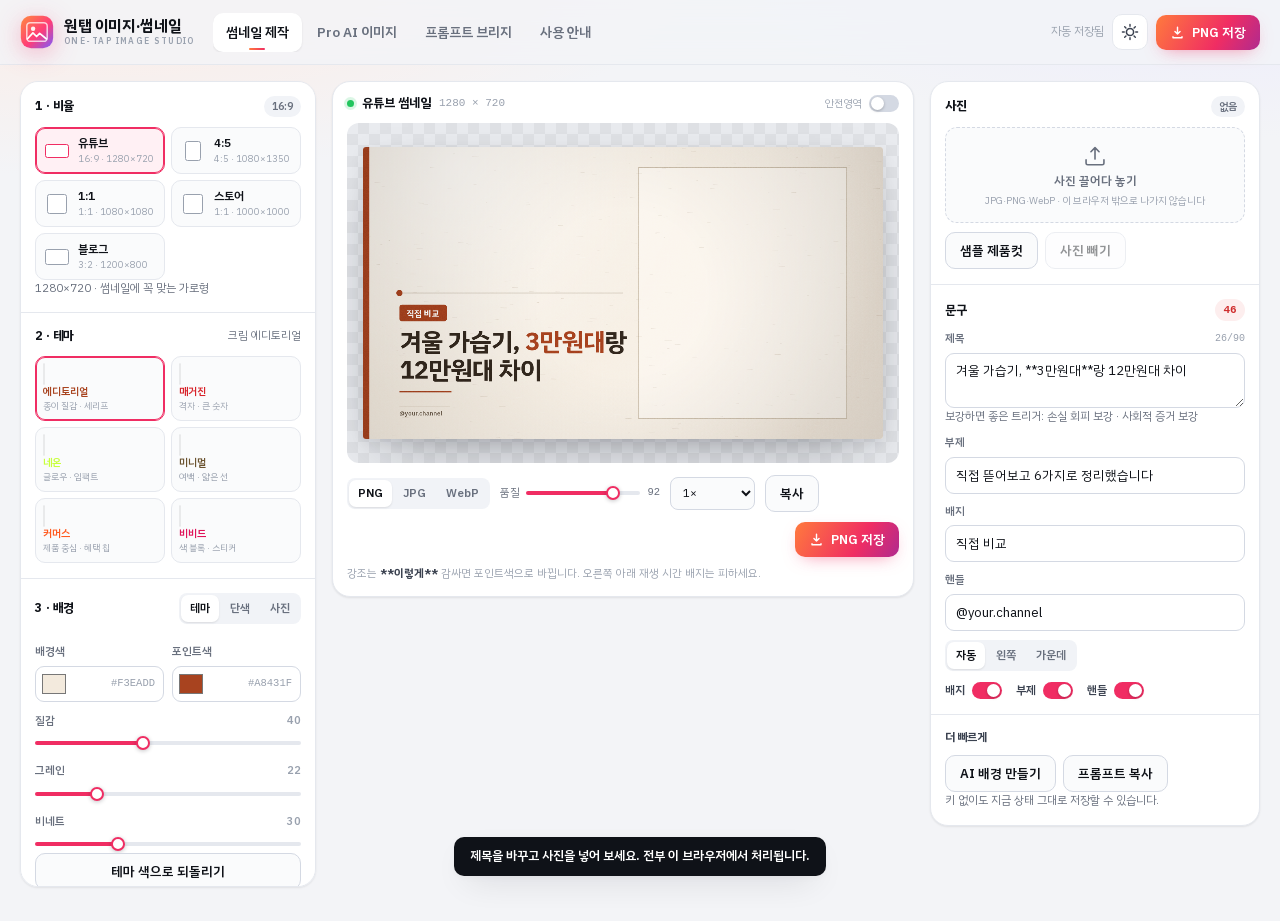
==== index.html @ 37f21e31 "Deploy ai-image-studio static web app (production files only)" ====
<!DOCTYPE html>
<html lang="ko" data-theme="light">
<head>
<meta charset="utf-8" />
<meta name="viewport" content="width=device-width, initial-scale=1, viewport-fit=cover" />
<title>원탭 이미지·썸네일 스튜디오 — 사진 누끼·썸네일·AI 배경을 브라우저에서</title>
<meta name="description" content="사진 배경을 원클릭으로 투명하게 지우고, 유튜브·인스타·스마트스토어·블로그 썸네일을 실제 PNG/JPG/WebP로 저장합니다. API 키 없이 100% 무료, 유료 AI 키를 붙이면 문맥에 맞는 배경까지 자동 생성." />
<meta name="theme-color" content="#ffffff" />
<meta name="color-scheme" content="light dark" />
<meta property="og:title" content="원탭 이미지·썸네일 스튜디오" />
<meta property="og:description" content="사진 누끼부터 AI 배경까지. 브라우저에서 바로 완성하는 썸네일." />
<link rel="icon" href="favicon.svg" type="image/svg+xml" />
<link rel="canonical" href="https://marcj81.github.io/ai-image-studio/" />
<meta property="og:url" content="https://marcj81.github.io/ai-image-studio/" />
<link rel="stylesheet" href="styles.css" />
</head>
<body>
<a class="skip-link" href="#main">본문으로 바로가기</a>

<header class="topbar">
  <div class="topbar-inner">
    <a class="brand" href="#make" data-action="go-make" aria-label="원탭 이미지·썸네일 스튜디오 홈">
      <span class="brand-mark" aria-hidden="true">
        <svg viewBox="0 0 40 40" width="34" height="34">
          <defs>
            <linearGradient id="brandGrad" x1="0" y1="0" x2="1" y2="1">
              <stop offset="0" stop-color="#ff8a3d" /><stop offset=".55" stop-color="#ff3d77" /><stop offset="1" stop-color="#7b5cff" />
            </linearGradient>
          </defs>
          <rect x="1" y="1" width="38" height="38" rx="12" fill="url(#brandGrad)" />
          <rect x="8" y="9" width="24" height="22" rx="4" fill="none" stroke="#fff" stroke-width="1.8" stroke-opacity=".72" />
          <circle cx="15.4" cy="16.2" r="2.6" fill="#fff" fill-opacity=".92" />
          <path d="M8.6 28.2l6.6-7.1 4.3 4.2 3.6-3.7 8.1 6.6" fill="none" stroke="#fff" stroke-width="2" stroke-linecap="round" stroke-linejoin="round" />
        </svg>
      </span>
      <span class="brand-text">
        <strong>원탭 이미지·썸네일</strong>
        <small>ONE-TAP IMAGE STUDIO</small>
      </span>
    </a>

    <nav class="tabs" role="tablist" aria-label="주요 화면">
      <button class="tab is-active" role="tab" aria-selected="true" aria-controls="view-make" data-tab="make">썸네일 제작</button>
      <button class="tab" role="tab" aria-selected="false" aria-controls="view-pro" data-tab="pro">Pro AI 이미지</button>
      <button class="tab" role="tab" aria-selected="false" aria-controls="view-bridge" data-tab="bridge">프롬프트 브리지</button>
      <button class="tab" role="tab" aria-selected="false" aria-controls="view-guide" data-tab="guide">사용 안내</button>
    </nav>

    <div class="top-actions">
      <span class="save-state" id="saveState" aria-live="polite">자동 저장됨</span>
      <button type="button" class="icon-btn" id="themeToggle" aria-label="다크 모드로 전환" title="라이트/다크">
        <svg class="ico-sun" viewBox="0 0 20 20" width="18" height="18" aria-hidden="true"><circle cx="10" cy="10" r="4" fill="none" stroke="currentColor" stroke-width="1.7"/><path d="M10 1.6v2M10 16.4v2M1.6 10h2M16.4 10h2M4.1 4.1l1.4 1.4M14.5 14.5l1.4 1.4M15.9 4.1l-1.4 1.4M5.5 14.5l-1.4 1.4" stroke="currentColor" stroke-width="1.6" stroke-linecap="round"/></svg>
        <svg class="ico-moon" viewBox="0 0 20 20" width="18" height="18" aria-hidden="true"><path d="M16.5 12.4A7 7 0 0 1 7.6 3.5a7 7 0 1 0 8.9 8.9z" fill="none" stroke="currentColor" stroke-width="1.7" stroke-linejoin="round"/></svg>
      </button>
      <button type="button" class="btn btn-primary" id="topDownload" data-action="download">
        <svg viewBox="0 0 20 20" width="15" height="15" aria-hidden="true"><path d="M10 3v9m0 0l-3.4-3.4M10 12l3.4-3.4M4 15.6V17h12v-1.4" stroke="currentColor" stroke-width="1.9" stroke-linecap="round" stroke-linejoin="round" fill="none"/></svg>
        <span id="topDownloadLabel">PNG 저장</span>
      </button>
    </div>
  </div>
</header>

<main id="main" tabindex="-1">

  <!-- ══ 썸네일 제작 ══════════════════════════════════════ -->
  <section class="view" id="view-make" role="tabpanel" aria-label="썸네일 제작">
    <div class="studio">

      <!-- 좌: 비율 · 테마 · 배경 -->
      <aside class="panel col-left" aria-label="비율과 배경 설정">
        <section class="block">
          <div class="panel-head">
            <h2>1 · 비율</h2>
            <span class="chip" id="ratioChip">16:9</span>
          </div>
          <div class="ratio-grid" id="ratioGrid" role="radiogroup" aria-label="캔버스 비율"></div>
          <p class="hint" id="ratioHint">1280×720 · 썸네일에 꼭 맞는 가로형</p>
        </section>

        <section class="block">
          <div class="panel-head">
            <h2>2 · 테마</h2>
            <span class="muted" id="themeName">크림 에디토리얼</span>
          </div>
          <div class="theme-grid" id="themeGrid" role="radiogroup" aria-label="디자인 테마"></div>
        </section>

        <section class="block">
          <div class="panel-head">
            <h2>3 · 배경</h2>
            <div class="seg seg-sm" id="bgSeg" role="group" aria-label="배경 소스">
              <button type="button" class="seg-btn is-active" data-bg="theme">테마</button>
              <button type="button" class="seg-btn" data-bg="color">단색</button>
              <button type="button" class="seg-btn" data-bg="image">사진</button>
            </div>
          </div>
          <div class="color-row">
            <label class="field field-color">
              <span>배경색</span>
              <span class="color-wrap"><input type="color" id="bgColor" value="#F3EADD" /><em id="bgColorVal">#F3EADD</em></span>
            </label>
            <label class="field field-color">
              <span>포인트색</span>
              <span class="color-wrap"><input type="color" id="accentColor" value="#A8431F" /><em id="accentColorVal">#A8431F</em></span>
            </label>
          </div>
          <label class="field range-field">
            <span>질감 <b id="textureVal">40</b></span>
            <input type="range" id="textureRange" min="0" max="100" value="40" />
          </label>
          <label class="field range-field">
            <span>그레인 <b id="grainVal">22</b></span>
            <input type="range" id="grainRange" min="0" max="100" value="22" />
          </label>
          <label class="field range-field">
            <span>비네트 <b id="vignetteVal">30</b></span>
            <input type="range" id="vignetteRange" min="0" max="100" value="30" />
          </label>
          <button type="button" class="btn btn-ghost btn-block" id="paletteReset">테마 색으로 되돌리기</button>
        </section>

        <section class="block block-note">
          <h3 class="mini-title">이 브라우저에서만</h3>
          <p class="hint">사진과 문구는 어디에도 업로드되지 않습니다. 저장한 이미지도 이 기기에 바로 내려받습니다.</p>
        </section>
      </aside>

      <!-- 가운데: 캔버스 -->
      <section class="stage" aria-label="썸네일 미리보기">
        <div class="stage-top">
          <div class="stage-label">
            <span class="live-dot" aria-hidden="true"></span>
            <strong id="stageRatioName">유튜브 썸네일</strong>
            <span class="stage-dims" id="stageDims">1280 × 720</span>
          </div>
          <div class="stage-top-right">
            <span class="safe-chip" id="safeChip">안전영역</span>
            <label class="switch switch-sm" title="안전영역 표시">
              <input type="checkbox" id="safeToggle" />
              <span class="sr-only">안전영역 표시</span>
              <i class="sw" aria-hidden="true"></i>
            </label>
          </div>
        </div>

        <div class="canvas-wrap" id="canvasWrap">
          <div class="canvas-inner" id="canvasInner">
            <canvas id="canvas" width="1280" height="720" aria-label="썸네일 미리보기 캔버스">이 브라우저는 캔버스를 지원하지 않습니다.</canvas>
          </div>
          <div class="canvas-empty" id="canvasEmpty" hidden>
            <p>사진을 넣으면 여기에 바로 합성됩니다.</p>
          </div>
        </div>

        <div class="stage-actions">
          <div class="seg seg-sm" id="formatSeg" role="group" aria-label="저장 형식">
            <button type="button" class="seg-btn is-active" data-format="png">PNG</button>
            <button type="button" class="seg-btn" data-format="jpeg">JPG</button>
            <button type="button" class="seg-btn" data-format="webp">WebP</button>
          </div>
          <label class="inline-range" title="JPG·WebP 품질">
            <span>품질</span>
            <input type="range" id="qualityRange" min="60" max="100" value="92" />
            <b id="qualityVal">92</b>
          </label>
          <label class="inline-select">
            <span class="sr-only">해상도 배율</span>
            <select id="scaleSelect">
              <option value="1">1×</option>
              <option value="2">2× 고해상</option>
            </select>
          </label>
          <button type="button" class="btn btn-ghost" id="copyImage" title="이미지를 클립보드로 복사">복사</button>
          <button type="button" class="btn btn-primary" id="downloadBtn">
            <svg viewBox="0 0 20 20" width="15" height="15" aria-hidden="true"><path d="M10 3v9m0 0l-3.4-3.4M10 12l3.4-3.4M4 15.6V17h12v-1.4" stroke="currentColor" stroke-width="1.9" stroke-linecap="round" stroke-linejoin="round" fill="none"/></svg>
            <span id="downloadLabel">PNG 저장</span>
          </button>
        </div>
        <p class="stage-note" id="stageNote">강조는 <b>**이렇게**</b> 감싸면 포인트색으로 바뀝니다. 파일명은 제목에서 자동으로 만듭니다.</p>
      </section>

      <!-- 우: 사진 · 문구 -->
      <aside class="panel col-right" aria-label="사진과 문구 설정">
        <section class="block">
          <div class="panel-head">
            <h2>사진</h2>
            <span class="chip" id="photoState">없음</span>
          </div>
          <div class="dropzone" id="dropzone" tabindex="0" role="button" aria-label="사진 업로드 또는 끌어다 놓기">
            <svg viewBox="0 0 32 32" width="26" height="26" aria-hidden="true"><path d="M16 21V7m0 0l-5 5m5-5l5 5M5 22v4a2 2 0 0 0 2 2h18a2 2 0 0 0 2-2v-4" fill="none" stroke="currentColor" stroke-width="2" stroke-linecap="round" stroke-linejoin="round"/></svg>
            <strong>사진 끌어다 놓기</strong>
            <small>JPG·PNG·WebP · 이 브라우저 밖으로 나가지 않습니다</small>
          </div>
          <input type="file" id="photoInput" accept="image/*" hidden />
          <div class="btn-row">
            <button type="button" class="btn btn-ghost" id="sampleBtn">샘플 제품컷</button>
            <button type="button" class="btn btn-ghost" id="photoClear" disabled>사진 빼기</button>
          </div>

          <div class="cut-box" id="cutBox" hidden>
            <label class="switch"><input type="checkbox" id="cutToggle" checked /><span>배경 투명화</span><i class="sw" aria-hidden="true"></i></label>
            <div class="cut-grid">
              <label class="field">
                <span>방식</span>
                <select id="algoSelect">
                  <option value="flood">가장자리 연결 (권장)</option>
                  <option value="auto">색상 거리 전체</option>
                  <option value="light">밝은 배경 지우기</option>
                </select>
              </label>
              <label class="field">
                <span>강도 <b id="strengthVal">45</b></span>
                <input type="range" id="strengthRange" min="0" max="100" value="45" />
              </label>
              <label class="field">
                <span>허용 오차 <b id="toleranceVal">38</b></span>
                <input type="range" id="toleranceRange" min="5" max="110" value="38" />
              </label>
              <label class="field">
                <span>가장자리 부드럽게 <b id="featherVal">3</b></span>
                <input type="range" id="featherRange" min="0" max="12" value="3" />
              </label>
            </div>
            <p class="hint" id="cutStats">테두리 색을 읽어 배경을 지웁니다. 남는 부분은 허용 오차를 올리세요.</p>
            <div class="btn-row">
              <button type="button" class="btn btn-ghost" id="cutPreview">원본/누끼 비교</button>
              <button type="button" class="btn btn-ghost" id="bgFromPhoto">사진을 배경으로</button>
            </div>
          </div>

          <div class="subject-box" id="subjectBox" hidden>
            <label class="field range-field">
              <span>크기 <b id="scaleVal">100</b>%</span>
              <input type="range" id="subjectScale" min="20" max="190" value="100" />
            </label>
            <label class="field range-field">
              <span>가로 위치 <b id="posXVal">50</b></span>
              <input type="range" id="subjectX" min="0" max="100" value="50" />
            </label>
            <label class="field range-field">
              <span>세로 위치 <b id="posYVal">50</b></span>
              <input type="range" id="subjectY" min="0" max="100" value="50" />
            </label>
            <label class="field range-field">
              <span>그림자 <b id="shadowVal">45</b></span>
              <input type="range" id="shadowRange" min="0" max="100" value="45" />
            </label>
          </div>
        </section>

        <section class="block">
          <div class="panel-head">
            <h2>문구</h2>
            <span class="score-chip" id="headlineScore" title="카피심리 엔진으로 계산한 제목 후킹 점수">–</span>
          </div>
          <label class="field">
            <span>제목 <b class="count" id="titleCount">0/90</b></span>
            <textarea id="titleInput" rows="2" maxlength="90" placeholder="예) 겨울 가습기, **3만원대**랑 12만원대 차이"></textarea>
          </label>
          <p class="hint" id="scoreTip">**강조** 문법으로 핵심 단어만 포인트색으로.</p>
          <label class="field">
            <span>부제</span>
            <input type="text" id="subInput" maxlength="70" placeholder="한 줄 설명 (선택)" autocomplete="off" />
          </label>
          <label class="field">
            <span>배지</span>
            <input type="text" id="badgeInput" maxlength="18" placeholder="예) 직접 비교" autocomplete="off" />
          </label>
          <label class="field">
            <span>핸들</span>
            <input type="text" id="handleInput" maxlength="28" placeholder="@your.channel" autocomplete="off" />
          </label>
          <div class="btn-row">
            <div class="seg seg-sm" id="alignSeg" role="group" aria-label="문구 정렬">
              <button type="button" class="seg-btn is-active" data-align="auto">자동</button>
              <button type="button" class="seg-btn" data-align="left">왼쪽</button>
              <button type="button" class="seg-btn" data-align="center">가운데</button>
            </div>
          </div>
          <div class="toggles">
            <label class="switch switch-sm"><input type="checkbox" id="showBadge" checked /><span>배지</span><i class="sw" aria-hidden="true"></i></label>
            <label class="switch switch-sm"><input type="checkbox" id="showSub" checked /><span>부제</span><i class="sw" aria-hidden="true"></i></label>
            <label class="switch switch-sm"><input type="checkbox" id="showHandle" checked /><span>핸들</span><i class="sw" aria-hidden="true"></i></label>
          </div>
        </section>

        <section class="block">
          <h3 class="mini-title">더 빠르게</h3>
          <div class="btn-row">
            <button type="button" class="btn btn-ghost" id="goPro">AI 배경 만들기</button>
            <button type="button" class="btn btn-ghost" id="goBridge">프롬프트 복사</button>
          </div>
          <p class="hint">키 없이도 지금 상태 그대로 저장할 수 있습니다.</p>
        </section>
      </aside>
    </div>
  </section>

  <!-- ══ Pro AI 이미지 ═══════════════════════════════════ -->
  <section class="view" id="view-pro" role="tabpanel" aria-label="Pro AI 이미지" hidden>
    <div class="pro-wrap">
      <header class="page-head">
        <div>
          <h1>Pro AI 이미지</h1>
          <p>제목과 주제만 넣으면 썸네일에 맞는 배경을 만들어 캔버스에 바로 얹습니다. 키는 이 탭의 세션에만 남습니다.</p>
        </div>
        <span class="pill" id="proState">무료 모드 · 키 없이 사용 중</span>
      </header>

      <section aria-labelledby="providerTitle">
        <div class="section-head">
          <h2 id="providerTitle">API 선택</h2>
          <span class="hint">1·2·3번은 대표 이미지/텍스트 API, 4번은 직접 만든 프록시 서버입니다.</span>
        </div>
        <div class="provider-grid" id="providerGrid" role="radiogroup" aria-label="Pro API 제공자"></div>
      </section>

      <div class="pro-grid">
        <section class="card" id="configCard" aria-labelledby="configTitle">
          <div class="card-head">
            <h2 id="configTitle">연결 설정</h2>
            <span class="chip" id="configChip">OpenAI</span>
          </div>
          <div id="configFields" class="config-fields">
            <p class="hint">API 키 붙여넣기 — 키는 이 탭의 세션에만 저장됩니다.</p>
          </div>
          <p class="hint" id="providerNote"></p>
          <div class="btn-row">
            <button type="button" class="btn btn-ghost" id="keyClear">키 지우기</button>
            <a class="btn btn-ghost" id="keyLink" href="https://platform.openai.com/api-keys" target="_blank" rel="noopener noreferrer">키 발급 페이지</a>
          </div>
          <p class="hint key-hint">세션 저장 · 탭을 닫으면 사라집니다. 키는 공급자에게만 직접 전송되고 이 앱의 서버로는 가지 않습니다.</p>
        </section>

        <section class="card" aria-labelledby="sceneTitle">
          <div class="card-head">
            <h2 id="sceneTitle">장면 프롬프트</h2>
            <span class="chip" id="promptAspect">16:9</span>
          </div>
          <label class="field">
            <span>주제 <b class="count">비우면 제목 사용</b></span>
            <textarea id="topicInput" rows="2" maxlength="160" placeholder="예) 겨울철 가습기 비교, 세라믹 가습기와 초음파 가습기"></textarea>
          </label>
          <div class="chip-row" id="styleChips" role="group" aria-label="이미지 스타일"></div>
          <div class="two-col">
            <label class="field">
              <span>분위기</span>
              <select id="moodSelect"></select>
            </label>
            <label class="field">
              <span>조명</span>
              <select id="lightSelect"></select>
            </label>
          </div>
          <label class="field">
            <span>추가 지시 (선택)</span>
            <input type="text" id="extraInput" maxlength="120" placeholder="예) 오크 테이블 위, 오른쪽에 여백" autocomplete="off" />
          </label>
          <div class="prompt-preview">
            <div class="prompt-preview-head">
              <span>생성될 프롬프트</span>
              <button type="button" class="mini-btn" id="promptCopy">복사</button>
            </div>
            <p id="promptPreview">제목을 입력하면 영어 프롬프트가 자동으로 만들어집니다.</p>
          </div>
        </section>
      </div>

      <section class="card run-card" aria-labelledby="runTitle">
        <div class="card-head">
          <h2 id="runTitle">생성</h2>
          <span class="chip" id="costChip">키 필요</span>
        </div>
        <div class="run-row">
          <button type="button" class="btn btn-primary btn-lg" id="generateBtn">
            <span class="spinner" aria-hidden="true"></span>
            <span id="generateLabel">AI 배경 생성</span>
          </button>
          <button type="button" class="btn btn-ghost" id="sampleGenerate">키 없이 샘플로 체험</button>
          <button type="button" class="btn btn-ghost" id="cancelBtn" hidden>취소</button>
          <span class="run-status" id="runStatus" role="status" aria-live="polite">대기 중</span>
        </div>
        <ol class="run-steps" id="runSteps" hidden></ol>
        <div class="result-strip" id="resultStrip" hidden></div>
      </section>

      <section class="card tip-card">
        <h2>이미지 생성이 막힐 때</h2>
        <ul class="plain-list">
          <li><b>브라우저 직접 호출 차단(CORS)</b> — OpenAI는 브라우저에서 바로 부르면 막히는 경우가 있습니다. 그때는 4번 <b>자체 API 서버</b>에 프록시 주소를 넣으세요.</li>
          <li><b>Claude는 이미지를 그리지 않습니다</b> — 프롬프트를 고도화해 무료 모드나 구독 AI로 이어지는 용도입니다.</li>
          <li><b>결제·권한</b> — 키가 맞아도 이미지 생성 권한이나 잔액이 없으면 429가 납니다.</li>
        </ul>
      </section>
    </div>
  </section>

  <!-- ══ 프롬프트 브리지 ═════════════════════════════════ -->
  <section class="view" id="view-bridge" role="tabpanel" aria-label="프롬프트 브리지" hidden>
    <div class="pro-wrap">
      <header class="page-head">
        <div>
          <h1>프롬프트 브리지</h1>
          <p>이미 구독 중인 ChatGPT·Gemini·Midjourney에 그대로 붙여넣고, 받은 이미지를 다시 여기로 가져오면 끝납니다.</p>
        </div>
        <span class="pill">키 0원</span>
      </header>

      <div class="bridge-grid">
        <section class="card">
          <div class="card-head">
            <h2>1 · 프롬프트 복사</h2>
            <span class="chip" id="bridgeAspect">16:9</span>
          </div>
          <div class="seg" id="bridgeToolSeg" role="group" aria-label="복사할 도구">
            <button type="button" class="seg-btn is-active" data-tool="chatgpt">ChatGPT</button>
            <button type="button" class="seg-btn" data-tool="gemini">Gemini</button>
            <button type="button" class="seg-btn" data-tool="midjourney">Midjourney</button>
            <button type="button" class="seg-btn" data-tool="negative">네거티브</button>
          </div>
          <pre class="prompt-box" id="bridgePrompt" tabindex="0">제목을 먼저 입력하세요.</pre>
          <div class="btn-row">
            <button type="button" class="btn btn-primary" id="bridgeCopy">프롬프트 복사</button>
            <button type="button" class="btn btn-ghost" id="bridgeRefresh">다시 만들기</button>
          </div>
          <p class="hint">“이미지에 글자를 넣지 마세요”가 프롬프트에 포함되어 한글 제목은 캔버스에서 얹습니다.</p>
        </section>

        <section class="card">
          <div class="card-head">
            <h2>2 · 받은 이미지 가져오기</h2>
            <span class="chip">배경으로</span>
          </div>
          <div class="dropzone dropzone-tall" id="bridgeDrop" tabindex="0" role="button" aria-label="AI가 만든 이미지 업로드">
            <svg viewBox="0 0 32 32" width="28" height="28" aria-hidden="true"><rect x="5" y="6" width="22" height="20" rx="3" fill="none" stroke="currentColor" stroke-width="2"/><circle cx="12" cy="13" r="2.2" fill="currentColor"/><path d="M6.5 23l6.4-6.6 4 3.9 3.5-3.5 5.6 6.2" fill="none" stroke="currentColor" stroke-width="2" stroke-linecap="round" stroke-linejoin="round"/></svg>
            <strong>AI 결과 이미지 끌어다 놓기</strong>
            <small>배경 레이어에 바로 깔리고, 위에 제목이 얹힙니다</small>
          </div>
          <input type="file" id="bridgeInput" accept="image/*" hidden />
          <div class="btn-row">
            <button type="button" class="btn btn-ghost" id="bridgeToMake">썸네일 화면으로</button>
          </div>
          <p class="hint" id="bridgeStatus">아직 가져온 이미지가 없습니다.</p>
        </section>
      </div>

      <section class="card">
        <div class="card-head"><h2>3 · 붙여넣는 곳</h2></div>
        <div class="link-grid">
          <a class="link-card" href="https://chatgpt.com/" target="_blank" rel="noopener noreferrer"><b>ChatGPT</b><span>이미지 생성 · DALL·E</span></a>
          <a class="link-card" href="https://gemini.google.com/" target="_blank" rel="noopener noreferrer"><b>Gemini</b><span>Imagen 이미지 생성</span></a>
          <a class="link-card" href="https://www.midjourney.com/" target="_blank" rel="noopener noreferrer"><b>Midjourney</b><span>--ar 파라미터 포함</span></a>
          <a class="link-card" href="https://www.adobe.com/products/firefly.html" target="_blank" rel="noopener noreferrer"><b>Adobe Firefly</b><span>상업적 사용 안전</span></a>
        </div>
      </section>
    </div>
  </section>

  <!-- ══ 사용 안내 ═══════════════════════════════════════ -->
  <section class="view" id="view-guide" role="tabpanel" aria-label="사용 안내" hidden>
    <div class="pro-wrap">
      <header class="page-head">
        <div>
          <h1>사용 안내</h1>
          <p>무료 모드는 끝까지 무료입니다. 키를 붙이는 순간에만 Pro 기능이 열립니다.</p>
        </div>
        <span class="pill">무료 · 서버 없음</span>
      </header>

      <div class="guide-grid">
        <section class="card">
          <h2>무료 모드로 되는 일</h2>
          <ul class="check-list">
            <li>유튜브 16:9, 인스타·스레드 4:5, 정사각, 스마트스토어 1000×1000, 블로그 1200×800</li>
            <li>사진을 넣고 테두리 색을 읽어 배경을 투명하게 (강도·오차·페더 조절)</li>
            <li>테마 6종의 질감·그라데이션·그림자·배지·한글 타이포 자동 배치</li>
            <li>PNG / JPG / WebP 저장, 2배 해상도 저장</li>
            <li>구독 AI에 붙일 이미지 프롬프트 생성·복사</li>
          </ul>
        </section>
        <section class="card">
          <h2>키를 붙이면 열리는 일</h2>
          <ul class="check-list">
            <li>OpenAI(gpt-image-1·DALL·E 3) · Gemini(Imagen 3)로 배경 생성</li>
            <li>생성한 이미지를 캔버스 배경에 자동 삽입</li>
            <li>Claude로 프롬프트를 더 정교하게 다듬기</li>
            <li>자체 API 서버(프록시) 연결</li>
          </ul>
          <p class="hint">이미지 1장당 비용은 공급자 가격표에 따릅니다. 앱은 결제를 대신하지 않습니다.</p>
        </section>
      </div>

      <section class="card">
        <h2>사진 누끼가 잘 안 될 때</h2>
        <div class="faq">
          <details><summary>배경이 남아 있어요</summary><p>허용 오차를 5~10씩 올리고, 방식은 <b>가장자리 색 자동</b>을 먼저 시도하세요. 배경과 비슷한 색이 피사체 안에 많다면 <b>배경과 연결된 영역만</b>이 안전합니다.</p></details>
          <details><summary>피사체 가장자리가 하얗게 파여요</summary><p>페더를 4~6으로 올리고 강도를 35~45로 낮추세요. 허용 오차가 너무 높으면 피사체가 함께 지워집니다.</p></details>
          <details><summary>흰 배경 제품 사진이에요</summary><p><b>밝은 배경 지우기</b>가 가장 빠릅니다. 제품에 흰 부분이 많다면 <b>배경과 연결된 영역만</b>으로 바꾸세요.</p></details>
          <details><summary>누끼 이미지는 어디에 저장되나요?</summary><p>메모리에만 있습니다. 새로고침하면 사라지고, 서버로 전송되지 않습니다.</p></details>
        </div>
      </section>

      <section class="card">
        <h2>안전하게 쓰는 법</h2>
        <ul class="plain-list">
          <li>API 키는 <b>sessionStorage</b>에만 저장됩니다. 공용 PC에서는 탭을 닫으면 사라집니다.</li>
          <li>키가 필요 없는 작업은 키를 넣지 않아도 전부 됩니다.</li>
          <li>이 앱에는 서버가 없습니다. 이미지와 문구는 이 브라우저에서만 처리됩니다.</li>
          <li>사람 얼굴이 포함된 사진을 외부 AI에 올릴 때는 초상권·초상 사용 범위를 확인하세요.</li>
          <li>AI로 만든 이미지를 상업적으로 쓸 때는 각 공급자의 약관을 확인하세요.</li>
        </ul>
      </section>

      <section class="card meta-card">
        <h2>만든 것</h2>
        <p class="hint">원탭 이미지·썸네일 스튜디오 v1.0 · 순수 HTML/CSS/JS, 빌드 없음 · 폰트 IBM Plex Sans KR(로컬) · 카피심리·디자인 레퍼런스 엔진 내장.</p>
        <p class="hint">버전 1.0.0 · <a href="privacy.html">개인정보 처리방침</a></p>
      </section>
    </div>
  </section>
</main>

<div class="toast" id="toast" role="status" aria-live="polite" hidden></div>

<script src="engines/design-ref-engine.js"></script>
<script src="engines/copy-psych-engine.js"></script>
<script src="core.js"></script>
<script src="app.js"></script>
</body>
</html>
---- styles.css ----
/* ============================================================
   원탭 이미지·썸네일 스튜디오 · styles.css
   라이트 우선, [data-theme="dark"]로 전환. 빌드 없음.
   ============================================================ */

@font-face {
  font-family: 'PlexKR';
  src: url('assets/fonts/plexkr-Regular.woff2') format('woff2');
  font-weight: 400; font-style: normal; font-display: swap;
}
@font-face {
  font-family: 'PlexKR';
  src: url('assets/fonts/plexkr-SemiBold.woff2') format('woff2');
  font-weight: 500 600; font-style: normal; font-display: swap;
}
@font-face {
  font-family: 'PlexKR';
  src: url('assets/fonts/plexkr-Bold.woff2') format('woff2');
  font-weight: 700 900; font-style: normal; font-display: swap;
}

:root {
  --font: 'PlexKR', -apple-system, BlinkMacSystemFont, 'Segoe UI', 'Apple SD Gothic Neo', 'Malgun Gothic', sans-serif;
  --bg: #f3f4f7;
  --bg-grad:
    radial-gradient(1100px 460px at 8% -10%, #ffe9df 0%, rgba(255, 233, 223, 0) 58%),
    radial-gradient(1000px 440px at 96% -14%, #e9e7ff 0%, rgba(233, 231, 255, 0) 60%);
  --surface: #ffffff;
  --surface-2: #fafbfc;
  --surface-3: #f1f3f7;
  --line: #e5e8ee;
  --line-strong: #d4d9e3;
  --ink: #0f1218;
  --ink-2: #3b4250;
  --ink-3: #69707e;
  --ink-4: #99a1ae;
  --brand: #f02d63;
  --brand-2: #ff7a3d;
  --brand-3: #7b5cff;
  --brand-soft: #fff0f4;
  --ok: #118a4b;
  --ok-soft: #e9f8ef;
  --warn: #b4690e;
  --warn-soft: #fff6e8;
  --danger: #cf2c2c;
  --danger-soft: #fdeeee;
  --shadow-1: 0 1px 2px rgba(15, 18, 24, .05), 0 1px 3px rgba(15, 18, 24, .04);
  --shadow-2: 0 12px 34px -14px rgba(15, 18, 24, .24), 0 2px 8px rgba(15, 18, 24, .04);
  --shadow-canvas: 0 24px 60px -24px rgba(15, 18, 24, .38), 0 4px 14px rgba(15, 18, 24, .08);
  --r-sm: 9px;
  --r-md: 13px;
  --r-lg: 18px;
  --maxw: 1680px;
  --topbar-h: 64px;
  --mono: ui-monospace, SFMono-Regular, 'SF Mono', Menlo, Consolas, monospace;
}

[data-theme="dark"] {
  --bg: #070910;
  --bg-grad:
    radial-gradient(1100px 480px at 8% -12%, rgba(255, 110, 70, .16) 0%, rgba(255, 110, 70, 0) 60%),
    radial-gradient(1000px 460px at 96% -16%, rgba(123, 92, 255, .2) 0%, rgba(123, 92, 255, 0) 58%);
  --surface: #101319;
  --surface-2: #141821;
  --surface-3: #1a1f2a;
  --line: #232937;
  --line-strong: #2f3747;
  --ink: #f3f5f9;
  --ink-2: #c6ccd8;
  --ink-3: #8d95a6;
  --ink-4: #626b7d;
  --brand: #ff4d7d;
  --brand-soft: rgba(255, 77, 125, .13);
  --ok: #4ade80;
  --ok-soft: rgba(74, 222, 128, .1);
  --warn: #fbbf24;
  --warn-soft: rgba(251, 191, 36, .1);
  --danger: #ff6b6b;
  --danger-soft: rgba(255, 107, 107, .1);
  --shadow-1: 0 1px 2px rgba(0, 0, 0, .45);
  --shadow-2: 0 18px 44px -22px rgba(0, 0, 0, .9), 0 2px 10px rgba(0, 0, 0, .3);
  --shadow-canvas: 0 28px 70px -28px rgba(0, 0, 0, 1), 0 6px 18px rgba(0, 0, 0, .5);
}

* { box-sizing: border-box; }
[hidden] { display: none !important; }
html { -webkit-text-size-adjust: 100%; scroll-behavior: smooth; }
body {
  margin: 0;
  font-family: var(--font);
  background: var(--bg);
  background-image: var(--bg-grad);
  background-attachment: fixed;
  color: var(--ink);
  font-size: 14px;
  line-height: 1.5;
  -webkit-font-smoothing: antialiased;
  text-rendering: optimizeLegibility;
}
h1, h2, h3 { margin: 0; font-weight: 700; letter-spacing: -.02em; }
p { margin: 0; }
a { color: inherit; text-decoration: none; }
button { font-family: inherit; color: inherit; }
::selection { background: rgba(240, 45, 99, .18); }
:focus-visible { outline: 2px solid var(--brand); outline-offset: 2px; border-radius: 6px; }

.sr-only {
  position: absolute; width: 1px; height: 1px; padding: 0; margin: -1px;
  overflow: hidden; clip: rect(0 0 0 0); white-space: nowrap; border: 0;
}
.skip-link {
  position: fixed; left: 12px; top: -60px; z-index: 200;
  background: var(--ink); color: var(--surface); padding: 10px 14px; border-radius: 10px;
  transition: top .15s ease;
}
.skip-link:focus { top: 12px; }
.muted { color: var(--ink-3); }
.hint { font-size: 11.5px; color: var(--ink-3); line-height: 1.5; }
.hint b { color: var(--ink-2); font-weight: 600; }

/* ── 상단 바 ─────────────────────────────────────── */
.topbar {
  position: sticky; top: 0; z-index: 40;
  background: color-mix(in srgb, var(--bg) 86%, transparent);
  backdrop-filter: saturate(160%) blur(14px);
  -webkit-backdrop-filter: saturate(160%) blur(14px);
  border-bottom: 1px solid var(--line);
}
.topbar-inner {
  max-width: var(--maxw); margin: 0 auto; padding: 10px 20px;
  display: flex; align-items: center; gap: 18px; min-height: var(--topbar-h);
}
.brand { display: flex; align-items: center; gap: 10px; flex: none; }
.brand-mark { display: flex; filter: drop-shadow(0 5px 12px rgba(240, 45, 99, .3)); }
.brand-text { display: flex; flex-direction: column; line-height: 1.1; }
.brand-text strong { font-size: 15.5px; letter-spacing: -.025em; }
.brand-text small { font-size: 8.5px; letter-spacing: .17em; color: var(--ink-4); font-weight: 600; margin-top: 3px; }

.tabs { display: flex; gap: 2px; flex: 1 1 auto; min-width: 0; overflow-x: auto; scrollbar-width: none; }
.tabs::-webkit-scrollbar { display: none; }
.tab {
  position: relative; border: 0; background: transparent; color: var(--ink-3);
  font-size: 13.5px; font-weight: 500; padding: 9px 13px; border-radius: 10px;
  white-space: nowrap; cursor: pointer; transition: color .15s, background .15s;
}
.tab:hover { color: var(--ink); background: var(--surface-3); }
.tab.is-active { color: var(--ink); background: var(--surface); box-shadow: var(--shadow-1); font-weight: 600; }
.tab.is-active::after {
  content: ''; position: absolute; left: 50%; bottom: 2px; width: 16px; height: 2px;
  border-radius: 2px; background: linear-gradient(90deg, var(--brand-2), var(--brand));
  transform: translateX(-50%);
}
.top-actions { display: flex; align-items: center; gap: 8px; flex: none; }
.save-state { font-size: 11.5px; color: var(--ink-4); white-space: nowrap; }
.save-state.is-dirty { color: var(--warn); }

.btn {
  display: inline-flex; align-items: center; justify-content: center; gap: 7px;
  border: 1px solid var(--line-strong); background: var(--surface); color: var(--ink);
  font-size: 13px; font-weight: 600; padding: 8px 14px; border-radius: 10px;
  cursor: pointer; white-space: nowrap; transition: transform .12s, box-shadow .15s, background .15s, border-color .15s;
}
.btn:hover { border-color: var(--ink-4); box-shadow: var(--shadow-1); }
.btn:active { transform: translateY(1px); }
.btn:disabled { opacity: .45; cursor: not-allowed; box-shadow: none; transform: none; }
.btn-primary {
  border: 0; color: #fff;
  background: linear-gradient(120deg, var(--brand-2) 0%, var(--brand) 62%, #b02a8f 100%);
  box-shadow: 0 6px 18px -8px rgba(240, 45, 99, .6);
}
.btn-primary:hover { box-shadow: 0 10px 24px -10px rgba(240, 45, 99, .7); }
.btn-ghost { background: var(--surface-2); }
.btn-block { width: 100%; }
.btn-lg { padding: 12px 22px; font-size: 14.5px; border-radius: 12px; }
.btn-row { display: flex; flex-wrap: wrap; gap: 7px; margin-top: 9px; }
.icon-btn {
  display: inline-flex; align-items: center; justify-content: center;
  width: 36px; height: 36px; border-radius: 10px; border: 1px solid var(--line);
  background: var(--surface); cursor: pointer; color: var(--ink-2);
}
.icon-btn:hover { background: var(--surface-3); }
.ico-moon { display: none; }
[data-theme="dark"] .ico-sun { display: none; }
[data-theme="dark"] .ico-moon { display: block; }
.mini-btn {
  border: 1px solid var(--line); background: var(--surface-2); color: var(--ink-2);
  font-size: 11px; font-weight: 600; padding: 5px 9px; border-radius: 7px; cursor: pointer;
}
.mini-btn:hover { background: var(--surface-3); color: var(--ink); }

.chip {
  display: inline-flex; align-items: center; gap: 4px; height: 21px; padding: 0 8px;
  border-radius: 999px; background: var(--surface-3); color: var(--ink-3);
  font-size: 10.5px; font-weight: 600; letter-spacing: .01em; white-space: nowrap;
}
.pill {
  display: inline-flex; align-items: center; height: 26px; padding: 0 12px; border-radius: 999px;
  background: var(--brand-soft); color: var(--brand); font-size: 11.5px; font-weight: 700;
  white-space: nowrap;
}

/* ── 스튜디오 3열 ─────────────────────────────────── */
.view { animation: fadeIn .22s ease; }
@keyframes fadeIn { from { opacity: 0; transform: translateY(3px); } to { opacity: 1; transform: none; } }

.studio {
  max-width: var(--maxw); margin: 0 auto; padding: 16px 20px 34px;
  display: grid; grid-template-columns: 296px minmax(0, 1fr) 330px;
  gap: 16px; align-items: start;
}
.panel {
  background: var(--surface); border: 1px solid var(--line); border-radius: var(--r-lg);
  box-shadow: var(--shadow-1); overflow: hidden;
}
.col-left, .col-right {
  position: sticky; top: calc(var(--topbar-h) + 14px);
  max-height: calc(100vh - var(--topbar-h) - 30px);
  overflow-y: auto; overscroll-behavior: contain;
  scrollbar-width: thin; scrollbar-color: var(--line-strong) transparent;
}
.col-left::-webkit-scrollbar, .col-right::-webkit-scrollbar { width: 7px; }
.col-left::-webkit-scrollbar-thumb, .col-right::-webkit-scrollbar-thumb { background: var(--line-strong); border-radius: 8px; }
.block { padding: 14px 14px 15px; border-bottom: 1px solid var(--line); }
.block:last-child { border-bottom: 0; }
.block-note { background: var(--surface-2); }
.panel-head { display: flex; align-items: center; justify-content: space-between; gap: 8px; margin-bottom: 10px; }
.panel-head h2 { font-size: 12.5px; font-weight: 700; letter-spacing: -.01em; }
.panel-head .muted { font-size: 11px; }
.mini-title { font-size: 11.5px; font-weight: 700; color: var(--ink-2); margin-bottom: 5px; }

/* 비율 카드 */
.ratio-grid { display: grid; grid-template-columns: repeat(2, minmax(0, 1fr)); gap: 6px; }
.ratio-card {
  display: flex; align-items: center; gap: 8px; text-align: left;
  border: 1px solid var(--line); background: var(--surface-2); border-radius: 10px;
  padding: 7px 8px; cursor: pointer; min-width: 0; transition: border-color .15s, background .15s, box-shadow .15s;
}
.ratio-card:hover { border-color: var(--line-strong); background: var(--surface); }
.ratio-card.is-active { border-color: var(--brand); background: var(--brand-soft); box-shadow: 0 0 0 1px var(--brand) inset; }
.ratio-ico { flex: none; width: 26px; height: 26px; display: grid; place-items: center; }
.ratio-ico i {
  display: block; border: 1.5px solid var(--ink-4); border-radius: 2.5px; background: var(--surface);
}
.ratio-card.is-active .ratio-ico i { border-color: var(--brand); background: #fff; }
.ratio-meta { min-width: 0; display: flex; flex-direction: column; }
.ratio-meta b { font-size: 11.5px; font-weight: 600; white-space: nowrap; overflow: hidden; text-overflow: ellipsis; }
.ratio-meta small { font-size: 9.5px; color: var(--ink-4); }

/* 테마 카드 */
.theme-grid { display: grid; grid-template-columns: repeat(2, minmax(0, 1fr)); gap: 6px; }
.theme-card {
  position: relative; border: 1px solid var(--line); background: var(--surface-2);
  border-radius: 10px; padding: 7px; cursor: pointer; text-align: left; min-width: 0;
  transition: border-color .15s, box-shadow .15s;
}
.theme-card:hover { border-color: var(--line-strong); }
.theme-card.is-active { border-color: var(--brand); box-shadow: 0 0 0 1px var(--brand) inset; }
.theme-swatch {
  height: 30px; border-radius: 6px; margin-bottom: 5px; position: relative; overflow: hidden;
  border: 1px solid rgba(15, 18, 24, .07);
}
.theme-swatch::after {
  content: ''; position: absolute; left: 14%; right: 30%; bottom: 26%; height: 3px; border-radius: 2px;
  background: currentColor; opacity: .85;
}
.theme-swatch::before {
  content: ''; position: absolute; right: 9%; top: 18%; width: 26%; height: 46%; border-radius: 3px;
  background: currentColor; opacity: .14;
}
.theme-card b { display: block; font-size: 10.5px; font-weight: 600; white-space: nowrap; overflow: hidden; text-overflow: ellipsis; }
.theme-card small { display: block; font-size: 9px; color: var(--ink-4); white-space: nowrap; overflow: hidden; text-overflow: ellipsis; }

/* 세그먼트 */
.seg { display: inline-flex; padding: 2px; gap: 2px; background: var(--surface-3); border-radius: 9px; }
.seg-sm { border-radius: 8px; }
.seg-btn {
  border: 0; background: transparent; color: var(--ink-3); font-size: 11.5px; font-weight: 600;
  padding: 5px 9px; border-radius: 7px; cursor: pointer; white-space: nowrap;
}
.seg-btn:hover { color: var(--ink); }
.seg-btn.is-active { background: var(--surface); color: var(--ink); box-shadow: 0 1px 2px rgba(15, 18, 24, .1); }

/* 입력 */
.field { display: flex; flex-direction: column; gap: 5px; margin-top: 10px; min-width: 0; }
.field > span { font-size: 11px; font-weight: 600; color: var(--ink-3); display: flex; justify-content: space-between; gap: 6px; }
.field > span b, .field > span em { font-style: normal; color: var(--ink-4); font-weight: 500; }
.field input[type="text"], .field textarea, .field select, .field input[type="password"], .field input[type="url"] {
  width: 100%; border: 1px solid var(--line-strong); background: var(--surface);
  color: var(--ink); font-family: inherit; font-size: 13px; border-radius: 9px; padding: 8px 10px;
  transition: border-color .15s, box-shadow .15s;
}
.field textarea { resize: vertical; min-height: 52px; line-height: 1.45; }
.field input:focus, .field textarea:focus, .field select:focus {
  outline: 0; border-color: var(--brand); box-shadow: 0 0 0 3px var(--brand-soft);
}
.field input::placeholder, .field textarea::placeholder { color: var(--ink-4); }
.field select { appearance: none; padding-right: 26px; background-image: linear-gradient(45deg, transparent 50%, var(--ink-4) 50%), linear-gradient(135deg, var(--ink-4) 50%, transparent 50%); background-position: calc(100% - 14px) 52%, calc(100% - 9px) 52%; background-size: 5px 5px, 5px 5px; background-repeat: no-repeat; }
.two-col { display: grid; grid-template-columns: 1fr 1fr; gap: 8px; }
.color-row { display: grid; grid-template-columns: 1fr 1fr; gap: 8px; }
.field-color > span { margin-bottom: 0; }
.color-wrap { display: flex; align-items: center; gap: 7px; border: 1px solid var(--line-strong); border-radius: 9px; padding: 3px 8px 3px 4px; background: var(--surface); }
.color-wrap input[type="color"] { width: 28px; height: 28px; border: 0; padding: 0; background: transparent; cursor: pointer; border-radius: 6px; }
.color-wrap em { font-style: normal; font-size: 10.5px; color: var(--ink-3); font-family: var(--mono); }
.range-field { margin-top: 11px; }
input[type="range"] {
  -webkit-appearance: none; appearance: none; width: 100%; height: 18px; background: transparent; margin: 0; cursor: pointer;
}
input[type="range"]::-webkit-slider-runnable-track { height: 4px; border-radius: 4px; background: linear-gradient(90deg, var(--brand) var(--fill, 40%), var(--line) var(--fill, 40%)); }
input[type="range"]::-moz-range-track { height: 4px; border-radius: 4px; background: var(--line); }
input[type="range"]::-moz-range-progress { height: 4px; border-radius: 4px; background: var(--brand); }
input[type="range"]::-webkit-slider-thumb {
  -webkit-appearance: none; width: 14px; height: 14px; margin-top: -5px; border-radius: 50%;
  background: #fff; border: 2px solid var(--brand); box-shadow: 0 1px 4px rgba(15, 18, 24, .24);
}
input[type="range"]::-moz-range-thumb { width: 12px; height: 12px; border-radius: 50%; background: #fff; border: 2px solid var(--brand); }
input[type="range"]:focus-visible { outline: 2px solid var(--brand); outline-offset: 3px; border-radius: 8px; }

/* 스위치 */
.switch { display: inline-flex; align-items: center; gap: 7px; cursor: pointer; font-size: 12px; font-weight: 500; color: var(--ink-2); }
.switch input { position: absolute; opacity: 0; width: 0; height: 0; }
.switch .sw { width: 34px; height: 19px; border-radius: 999px; background: var(--line-strong); position: relative; transition: background .18s; flex: none; }
.switch .sw::after {
  content: ''; position: absolute; left: 2px; top: 2px; width: 15px; height: 15px; border-radius: 50%;
  background: #fff; box-shadow: 0 1px 3px rgba(0, 0, 0, .25); transition: transform .18s;
}
.switch input:checked + span + .sw, .switch input:checked + .sw { background: var(--brand); }
.switch input:checked + span + .sw::after, .switch input:checked + .sw::after { transform: translateX(15px); }
.switch-sm { font-size: 11.5px; }
.switch-sm .sw { width: 30px; height: 17px; }
.switch-sm .sw::after { width: 13px; height: 13px; }
.switch-sm input:checked + span + .sw::after, .switch-sm input:checked + .sw::after { transform: translateX(13px); }
.toggles { display: flex; flex-wrap: wrap; gap: 10px 14px; margin-top: 11px; }

/* ── 캔버스 스테이지 ──────────────────────────────── */
.stage {
  background: var(--surface); border: 1px solid var(--line); border-radius: var(--r-lg);
  box-shadow: var(--shadow-1); padding: 12px 14px 14px; min-width: 0;
}
.stage-top { display: flex; align-items: center; justify-content: space-between; gap: 10px; margin-bottom: 10px; flex-wrap: wrap; }
.stage-label { display: flex; align-items: center; gap: 8px; min-width: 0; }
.stage-label strong { font-size: 12.5px; white-space: nowrap; overflow: hidden; text-overflow: ellipsis; }
.stage-dims { font-size: 11px; color: var(--ink-4); font-family: var(--mono); white-space: nowrap; }
.live-dot {
  width: 7px; height: 7px; border-radius: 50%; background: #22c55e; flex: none;
  box-shadow: 0 0 0 3px rgba(34, 197, 94, .16); animation: pulse 2.4s infinite;
}
@keyframes pulse { 0%, 100% { box-shadow: 0 0 0 3px rgba(34, 197, 94, .16); } 50% { box-shadow: 0 0 0 5px rgba(34, 197, 94, .05); } }
.stage-top-right { display: flex; align-items: center; gap: 8px; }
.safe-chip { font-size: 10.5px; color: var(--ink-4); }

.canvas-wrap {
  position: relative; border-radius: 12px; padding: 16px; min-height: 340px;
  display: flex; align-items: center; justify-content: center;
  background-color: #e9ebef;
  background-image:
    linear-gradient(45deg, rgba(0, 0, 0, .045) 25%, transparent 25%, transparent 75%, rgba(0, 0, 0, .045) 75%),
    linear-gradient(45deg, rgba(0, 0, 0, .045) 25%, transparent 25%, transparent 75%, rgba(0, 0, 0, .045) 75%);
  background-size: 22px 22px; background-position: 0 0, 11px 11px;
  overflow: hidden;
}
[data-theme="dark"] .canvas-wrap { background-color: #0d1016; background-image: linear-gradient(45deg, rgba(255, 255, 255, .035) 25%, transparent 25%, transparent 75%, rgba(255, 255, 255, .035) 75%), linear-gradient(45deg, rgba(255, 255, 255, .035) 25%, transparent 25%, transparent 75%, rgba(255, 255, 255, .035) 75%); }
.canvas-inner { display: flex; align-items: center; justify-content: center; width: 100%; min-width: 0; }
#canvas {
  display: block; max-width: 100%; max-height: min(64vh, 760px); width: auto; height: auto;
  border-radius: 3px; box-shadow: var(--shadow-canvas); background: #fff;
  cursor: default;
}
.canvas-empty {
  position: absolute; left: 50%; top: 50%; transform: translate(-50%, -50%);
  background: rgba(255, 255, 255, .92); color: #333; border-radius: 10px; padding: 10px 16px;
  font-size: 12px; box-shadow: var(--shadow-1); pointer-events: none;
}
[data-theme="dark"] .canvas-empty { background: rgba(16, 19, 25, .92); color: #ddd; }

.stage-actions { display: flex; align-items: center; gap: 10px; flex-wrap: wrap; margin-top: 12px; }
.stage-actions .btn-primary { margin-left: auto; }
.inline-range { display: flex; align-items: center; gap: 6px; font-size: 11px; color: var(--ink-3); min-width: 120px; flex: 0 1 160px; }
.inline-range input { flex: 1 1 auto; }
.inline-range b { font-family: var(--mono); font-weight: 500; color: var(--ink-3); font-size: 10.5px; width: 20px; text-align: right; }
.inline-select select {
  border: 1px solid var(--line-strong); background: var(--surface-2); color: var(--ink);
  font-size: 11.5px; font-family: inherit; padding: 6px 8px; border-radius: 8px;
}
.stage-note { margin-top: 9px; font-size: 11px; color: var(--ink-4); }
.stage-note b { color: var(--ink-2); }

/* 업로드 */
.dropzone {
  border: 1.5px dashed var(--line-strong); border-radius: 12px; padding: 14px 12px;
  display: flex; flex-direction: column; align-items: center; justify-content: center; gap: 4px;
  background: var(--surface-2); color: var(--ink-3); text-align: center; cursor: pointer;
  transition: border-color .15s, background .15s;
}
.dropzone:hover, .dropzone.is-over { border-color: var(--brand); background: var(--brand-soft); color: var(--ink-2); }
.dropzone strong { font-size: 12px; font-weight: 600; }
.dropzone small { font-size: 10px; color: var(--ink-4); line-height: 1.4; }
.dropzone-tall { padding: 40px 18px; }

.cut-box, .subject-box { margin-top: 12px; padding-top: 11px; border-top: 1px dashed var(--line); }
.cut-grid { display: grid; grid-template-columns: 1fr 1fr; gap: 0 8px; }
.cut-grid .field:first-child { grid-column: 1 / -1; }
.cut-box .hint { margin-top: 8px; }

/* 점수 */
.score-chip {
  display: inline-flex; align-items: center; height: 22px; min-width: 30px; justify-content: center;
  padding: 0 8px; border-radius: 999px; background: var(--surface-3); color: var(--ink-3);
  font-size: 11px; font-weight: 700; font-family: var(--mono);
}
.score-chip[data-grade="S"] { background: rgba(17, 138, 75, .14); color: var(--ok); }
.score-chip[data-grade="A"] { background: rgba(17, 138, 75, .12); color: var(--ok); }
.score-chip[data-grade="B"] { background: var(--warn-soft); color: var(--warn); }
.score-chip[data-grade="C"], .score-chip[data-grade="D"] { background: var(--danger-soft); color: var(--danger); }
.count { font-family: var(--mono); font-size: 10px; color: var(--ink-4); font-weight: 400; }

/* ── Pro / 브리지 / 안내 ──────────────────────────── */
.pro-wrap { max-width: 1180px; margin: 0 auto; padding: 26px 20px 60px; }
.page-head { display: flex; align-items: flex-start; justify-content: space-between; gap: 20px; margin-bottom: 22px; flex-wrap: wrap; }
.page-head h1 { font-size: 26px; letter-spacing: -.035em; }
.page-head p { margin-top: 6px; color: var(--ink-3); font-size: 13px; max-width: 640px; }
.section-head { display: flex; align-items: baseline; justify-content: space-between; gap: 12px; margin-bottom: 10px; flex-wrap: wrap; }
.section-head h2 { font-size: 14px; }
.section-head .hint { max-width: 520px; }

.provider-grid { display: grid; grid-template-columns: repeat(4, minmax(0, 1fr)); gap: 10px; margin-bottom: 18px; }
.provider-card {
  position: relative; text-align: left; border: 1px solid var(--line); background: var(--surface);
  border-radius: var(--r-md); padding: 13px 13px 12px; cursor: pointer; min-width: 0;
  box-shadow: var(--shadow-1); transition: border-color .15s, transform .12s, box-shadow .15s;
}
.provider-card:hover { transform: translateY(-1px); box-shadow: var(--shadow-2); }
.provider-card.is-active { border-color: var(--brand); box-shadow: 0 0 0 1px var(--brand) inset, var(--shadow-1); }
.provider-rank {
  position: absolute; right: 11px; top: 11px; width: 20px; height: 20px; border-radius: 6px;
  background: var(--surface-3); color: var(--ink-4); font-family: var(--mono); font-size: 10.5px;
  display: grid; place-items: center; font-weight: 600;
}
.provider-card.is-active .provider-rank { background: var(--brand); color: #fff; }
.provider-mark { width: 26px; height: 26px; margin-bottom: 8px; display: grid; place-items: center; border-radius: 7px; background: var(--surface-3); }
.provider-card b { display: block; font-size: 12.5px; font-weight: 700; padding-right: 22px; }
.provider-card small { display: block; font-size: 10.5px; color: var(--ink-4); margin-top: 2px; }
.provider-badge { display: inline-block; margin-top: 7px; font-size: 9.5px; font-weight: 600; color: var(--ink-3); background: var(--surface-3); border-radius: 5px; padding: 2px 6px; }
.provider-card.is-active .provider-badge { background: var(--brand-soft); color: var(--brand); }
.provider-badge.is-warn { color: var(--warn); background: var(--warn-soft); }

.card {
  background: var(--surface); border: 1px solid var(--line); border-radius: var(--r-lg);
  padding: 16px 18px; box-shadow: var(--shadow-1); min-width: 0;
}
.card h2 { font-size: 14px; }
.card-head { display: flex; align-items: center; justify-content: space-between; gap: 10px; margin-bottom: 12px; }
.pro-grid { display: grid; grid-template-columns: minmax(0, 1fr) minmax(0, 1.1fr); gap: 14px; margin-bottom: 14px; }
.config-fields .field:first-child { margin-top: 0; }
.key-hint { margin-top: 8px; }
.config-fields input[type="password"], .config-fields input[type="url"], .config-fields textarea, .config-fields input[type="text"] { font-family: var(--mono); font-size: 11.5px; }
.config-fields input[type="password"] { letter-spacing: .06em; }
.config-fields textarea { min-height: 70px; }
.config-fields .field span b { font-weight: 500; }

.chip-row { display: flex; flex-wrap: wrap; gap: 6px; margin-top: 10px; }
.style-chip {
  border: 1px solid var(--line); background: var(--surface-2); color: var(--ink-2);
  font-size: 11.5px; font-weight: 600; padding: 6px 10px; border-radius: 999px; cursor: pointer;
}
.style-chip:hover { border-color: var(--line-strong); }
.style-chip.is-active { background: var(--ink); color: var(--surface); border-color: var(--ink); }
.prompt-preview { margin-top: 12px; border: 1px solid var(--line); border-radius: 10px; background: var(--surface-2); overflow: hidden; }
.prompt-preview-head { display: flex; align-items: center; justify-content: space-between; padding: 7px 10px; border-bottom: 1px solid var(--line); font-size: 10.5px; color: var(--ink-3); font-weight: 600; }
.prompt-preview p { padding: 10px; font-size: 11.5px; line-height: 1.6; color: var(--ink-2); max-height: 140px; overflow: auto; }

.run-card { margin-bottom: 14px; }
.run-row { display: flex; align-items: center; gap: 10px; flex-wrap: wrap; }
.run-status { font-size: 12px; color: var(--ink-3); margin-left: auto; }
.run-status.is-ok { color: var(--ok); }
.run-status.is-err { color: var(--danger); }
.run-status.is-busy { color: var(--brand); }
.spinner {
  width: 13px; height: 13px; border-radius: 50%; border: 2px solid rgba(255, 255, 255, .35);
  border-top-color: #fff; display: none; animation: spin .7s linear infinite;
}
.btn.is-busy .spinner { display: block; }
@keyframes spin { to { transform: rotate(360deg); } }
.run-steps { margin: 12px 0 0; padding: 0; list-style: none; display: flex; flex-direction: column; gap: 5px; }
.run-steps li { font-size: 11.5px; color: var(--ink-3); font-family: var(--mono); padding-left: 16px; position: relative; }
.run-steps li::before { content: '·'; position: absolute; left: 4px; color: var(--ink-4); }
.run-steps li.done { color: var(--ok); }
.run-steps li.err { color: var(--danger); }
.result-strip { display: flex; gap: 8px; margin-top: 12px; overflow-x: auto; padding-bottom: 2px; }
.result-thumb {
  flex: none; width: 104px; border: 1px solid var(--line); border-radius: 8px; overflow: hidden;
  background: var(--surface-2); cursor: pointer; padding: 0;
}
.result-thumb img { display: block; width: 100%; height: 66px; object-fit: cover; }
.result-thumb span { display: block; font-size: 9.5px; color: var(--ink-3); padding: 4px 5px; white-space: nowrap; overflow: hidden; text-overflow: ellipsis; }
.result-thumb.is-active { border-color: var(--brand); box-shadow: 0 0 0 1px var(--brand) inset; }

.tip-card { margin-top: 0; }
.plain-list { margin: 8px 0 0; padding-left: 18px; color: var(--ink-2); font-size: 12.5px; line-height: 1.65; }
.plain-list li { margin-bottom: 6px; }
.plain-list li::marker { color: var(--ink-4); }

.bridge-grid { display: grid; grid-template-columns: minmax(0, 1.15fr) minmax(0, 1fr); gap: 14px; margin-bottom: 14px; }
.prompt-box {
  margin: 12px 0 0; padding: 12px 13px; border: 1px solid var(--line); border-radius: 10px;
  background: var(--surface-2); color: var(--ink-2); font-family: var(--mono); font-size: 11.5px;
  line-height: 1.65; white-space: pre-wrap; word-break: break-word; max-height: 300px; overflow: auto; min-height: 150px;
}
.link-grid { display: grid; grid-template-columns: repeat(4, minmax(0, 1fr)); gap: 8px; }
.link-card { display: flex; flex-direction: column; gap: 2px; border: 1px solid var(--line); border-radius: 10px; padding: 11px 12px; background: var(--surface-2); transition: border-color .15s, background .15s; }
.link-card:hover { border-color: var(--brand); background: var(--brand-soft); }
.link-card b { font-size: 12.5px; }
.link-card span { font-size: 10.5px; color: var(--ink-3); }

.guide-grid { display: grid; grid-template-columns: 1fr 1fr; gap: 14px; margin-bottom: 14px; }
.check-list { list-style: none; padding: 0; margin: 10px 0 0; display: flex; flex-direction: column; gap: 7px; }
.check-list li { position: relative; padding-left: 20px; font-size: 12.5px; color: var(--ink-2); line-height: 1.55; }
.check-list li::before {
  content: ''; position: absolute; left: 2px; top: 5px; width: 9px; height: 5px;
  border-left: 2px solid var(--ok); border-bottom: 2px solid var(--ok); transform: rotate(-45deg);
}
.faq { display: flex; flex-direction: column; gap: 6px; margin-top: 10px; }
.faq details { border: 1px solid var(--line); border-radius: 10px; background: var(--surface-2); padding: 10px 12px; }
.faq summary { font-size: 12.5px; font-weight: 600; cursor: pointer; }
.faq p { margin-top: 7px; font-size: 12px; color: var(--ink-2); line-height: 1.6; }
.meta-card { margin-top: 14px; }
.meta-card a { color: var(--brand); text-decoration: underline; text-underline-offset: 2px; }

/* 토스트 */
.toast {
  position: fixed; left: 50%; bottom: 24px; transform: translateX(-50%) translateY(8px);
  background: var(--ink); color: var(--surface); font-size: 12.5px; font-weight: 500;
  padding: 10px 16px; border-radius: 10px; box-shadow: var(--shadow-2); z-index: 90;
  opacity: 0; transition: opacity .18s, transform .18s; pointer-events: none; max-width: min(90vw, 520px);
}
.toast.is-show { opacity: 1; transform: translateX(-50%) translateY(0); }

/* ── 반응형 ───────────────────────────────────────── */
@media (max-width: 1240px) {
  .studio { grid-template-columns: 260px minmax(0, 1fr) 300px; gap: 12px; padding: 14px 14px 30px; }
  .provider-grid { grid-template-columns: repeat(2, minmax(0, 1fr)); }
}
@media (max-width: 1020px) {
  .studio { grid-template-columns: minmax(0, 1fr); }
  .col-left, .col-right { position: static; max-height: none; overflow: visible; }
  .stage { order: -1; }
  .col-left { order: 0; }
  .col-right { order: 1; }
  .pro-grid, .bridge-grid, .guide-grid { grid-template-columns: minmax(0, 1fr); }
  .link-grid { grid-template-columns: repeat(2, minmax(0, 1fr)); }
}
@media (max-width: 720px) {
  :root { --topbar-h: 56px; }
  .topbar-inner { padding: 8px 12px; gap: 10px; flex-wrap: wrap; }
  .brand-text strong { font-size: 13.5px; }
  .brand-text small { font-size: 7.5px; }
  .tabs { order: 3; width: 100%; flex: 1 0 100%; }
  .tab { font-size: 12.5px; padding: 7px 10px; }
  .top-actions { margin-left: auto; }
  .save-state { display: none; }
  .top-actions .btn { padding: 7px 11px; font-size: 12px; }
  .studio { padding: 10px 10px 28px; gap: 10px; }
  .stage { padding: 10px 10px 12px; }
  .canvas-wrap { padding: 8px; min-height: 0; }
  #canvas { max-height: 46vh; }
  .stage-actions { gap: 8px; }
  .stage-actions .btn-primary { margin-left: 0; flex: 1 1 100%; }
  .inline-range { flex: 1 1 140px; }
  .pro-wrap { padding: 18px 12px 44px; }
  .page-head h1 { font-size: 21px; }
  .provider-grid { grid-template-columns: repeat(2, minmax(0, 1fr)); gap: 8px; }
  .provider-card { padding: 11px 11px 10px; }
  .card { padding: 13px 13px; border-radius: var(--r-md); }
  .ratio-grid, .theme-grid { grid-template-columns: repeat(2, minmax(0, 1fr)); }
  .run-row .btn-lg, .run-row #generateBtn { width: 100%; }
  .run-status { margin-left: 0; width: 100%; }
  .link-grid { grid-template-columns: repeat(2, minmax(0, 1fr)); }
}
@media (max-width: 380px) {
  .provider-grid { grid-template-columns: minmax(0, 1fr); }
  .color-row, .two-col { grid-template-columns: minmax(0, 1fr); }
}

@media (prefers-reduced-motion: reduce) {
  *, *::before, *::after { animation-duration: .001ms !important; transition-duration: .001ms !important; }
}

/* 결과 스트립의 이동 버튼 */
.result-more {
  display: flex; flex-direction: column; align-items: center; justify-content: center; gap: 3px;
  border-style: dashed; background: var(--surface-2); color: var(--ink-3); height: 88px;
}
.result-more .result-big { font-size: 12px; font-weight: 700; color: var(--ink); padding: 0; }
.result-more span { padding: 0; }
.enhanced-box { margin: 12px 0 0; border: 1px solid var(--line); border-radius: 10px; overflow: hidden; }
.enhanced-box .prompt-preview-head { background: var(--surface-2); }
.row-mini { display: inline-flex; gap: 5px; }
.callout { display: flex; flex-direction: column; gap: 3px; margin-top: 10px; padding: 10px 11px; border-radius: 9px; font-size: 11.5px; line-height: 1.5; }
.callout b { font-size: 12px; }
.callout span { color: var(--ink-3); }
.callout-warn { background: var(--warn-soft); border: 1px solid color-mix(in srgb, var(--warn) 30%, transparent); }
.callout-warn b { color: var(--warn); }
.inline-range span { white-space: nowrap; }
.pro-grid { align-items: start; }
@media (max-width: 720px) {
  .inline-range { flex: 1 1 130px; min-width: 130px; }
  .stage-actions { row-gap: 9px; }
}
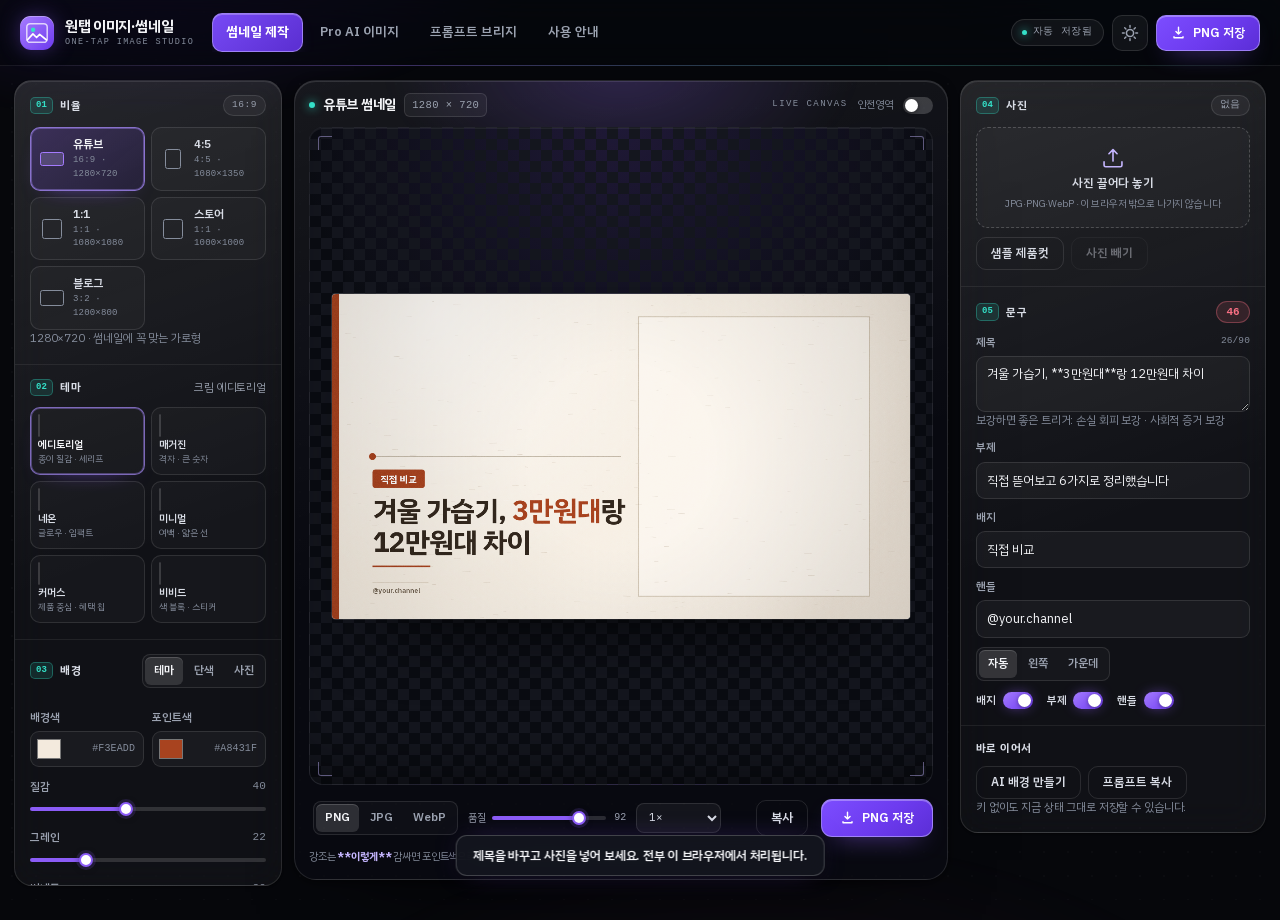
==== commit e61ae5a8: "Redesign: C-direction Dark Glass Studio (tokens.css, canvas-first stage, contrast-checked)" ====
--- a/index.html
+++ b/index.html
@@ -1,17 +1,18 @@
 <!DOCTYPE html>
-<html lang="ko" data-theme="light">
+<html lang="ko">
 <head>
 <meta charset="utf-8" />
 <meta name="viewport" content="width=device-width, initial-scale=1, viewport-fit=cover" />
 <title>원탭 이미지·썸네일 스튜디오 — 사진 누끼·썸네일·AI 배경을 브라우저에서</title>
 <meta name="description" content="사진 배경을 원클릭으로 투명하게 지우고, 유튜브·인스타·스마트스토어·블로그 썸네일을 실제 PNG/JPG/WebP로 저장합니다. API 키 없이 100% 무료, 유료 AI 키를 붙이면 문맥에 맞는 배경까지 자동 생성." />
-<meta name="theme-color" content="#ffffff" />
-<meta name="color-scheme" content="light dark" />
+<meta name="theme-color" content="#06070B" />
+<meta name="color-scheme" content="dark light" />
 <meta property="og:title" content="원탭 이미지·썸네일 스튜디오" />
 <meta property="og:description" content="사진 누끼부터 AI 배경까지. 브라우저에서 바로 완성하는 썸네일." />
 <link rel="icon" href="favicon.svg" type="image/svg+xml" />
 <link rel="canonical" href="https://marcj81.github.io/ai-image-studio/" />
 <meta property="og:url" content="https://marcj81.github.io/ai-image-studio/" />
+<link rel="stylesheet" href="tokens.css" />
 <link rel="stylesheet" href="styles.css" />
 </head>
 <body>
@@ -24,12 +25,12 @@
         <svg viewBox="0 0 40 40" width="34" height="34">
           <defs>
             <linearGradient id="brandGrad" x1="0" y1="0" x2="1" y2="1">
-              <stop offset="0" stop-color="#ff8a3d" /><stop offset=".55" stop-color="#ff3d77" /><stop offset="1" stop-color="#7b5cff" />
+              <stop offset="0" stop-color="#A47BFF" /><stop offset=".5" stop-color="#8B5CF6" /><stop offset="1" stop-color="#6D3BEF" />
             </linearGradient>
           </defs>
           <rect x="1" y="1" width="38" height="38" rx="12" fill="url(#brandGrad)" />
           <rect x="8" y="9" width="24" height="22" rx="4" fill="none" stroke="#fff" stroke-width="1.8" stroke-opacity=".72" />
-          <circle cx="15.4" cy="16.2" r="2.6" fill="#fff" fill-opacity=".92" />
+          <circle cx="15.4" cy="16.2" r="2.6" fill="#34E0C8" />
           <path d="M8.6 28.2l6.6-7.1 4.3 4.2 3.6-3.7 8.1 6.6" fill="none" stroke="#fff" stroke-width="2" stroke-linecap="round" stroke-linejoin="round" />
         </svg>
       </span>
@@ -48,7 +49,7 @@
 
     <div class="top-actions">
       <span class="save-state" id="saveState" aria-live="polite">자동 저장됨</span>
-      <button type="button" class="icon-btn" id="themeToggle" aria-label="다크 모드로 전환" title="라이트/다크">
+      <button type="button" class="icon-btn" id="themeToggle" aria-label="밝은 화면으로 전환" title="라이트/다크">
         <svg class="ico-sun" viewBox="0 0 20 20" width="18" height="18" aria-hidden="true"><circle cx="10" cy="10" r="4" fill="none" stroke="currentColor" stroke-width="1.7"/><path d="M10 1.6v2M10 16.4v2M1.6 10h2M16.4 10h2M4.1 4.1l1.4 1.4M14.5 14.5l1.4 1.4M15.9 4.1l-1.4 1.4M5.5 14.5l-1.4 1.4" stroke="currentColor" stroke-width="1.6" stroke-linecap="round"/></svg>
         <svg class="ico-moon" viewBox="0 0 20 20" width="18" height="18" aria-hidden="true"><path d="M16.5 12.4A7 7 0 0 1 7.6 3.5a7 7 0 1 0 8.9 8.9z" fill="none" stroke="currentColor" stroke-width="1.7" stroke-linejoin="round"/></svg>
       </button>
@@ -70,7 +71,7 @@
       <aside class="panel col-left" aria-label="비율과 배경 설정">
         <section class="block">
           <div class="panel-head">
-            <h2>1 · 비율</h2>
+            <h2><span class="idx">01</span> 비율</h2>
             <span class="chip" id="ratioChip">16:9</span>
           </div>
           <div class="ratio-grid" id="ratioGrid" role="radiogroup" aria-label="캔버스 비율"></div>
@@ -79,7 +80,7 @@
 
         <section class="block">
           <div class="panel-head">
-            <h2>2 · 테마</h2>
+            <h2><span class="idx">02</span> 테마</h2>
             <span class="muted" id="themeName">크림 에디토리얼</span>
           </div>
           <div class="theme-grid" id="themeGrid" role="radiogroup" aria-label="디자인 테마"></div>
@@ -87,7 +88,7 @@
 
         <section class="block">
           <div class="panel-head">
-            <h2>3 · 배경</h2>
+            <h2><span class="idx">03</span> 배경</h2>
             <div class="seg seg-sm" id="bgSeg" role="group" aria-label="배경 소스">
               <button type="button" class="seg-btn is-active" data-bg="theme">테마</button>
               <button type="button" class="seg-btn" data-bg="color">단색</button>
@@ -134,6 +135,7 @@
             <span class="stage-dims" id="stageDims">1280 × 720</span>
           </div>
           <div class="stage-top-right">
+            <span class="stage-kicker" aria-hidden="true">LIVE CANVAS</span>
             <span class="safe-chip" id="safeChip">안전영역</span>
             <label class="switch switch-sm" title="안전영역 표시">
               <input type="checkbox" id="safeToggle" />
@@ -144,6 +146,8 @@
         </div>
 
         <div class="canvas-wrap" id="canvasWrap">
+          <i class="crop tl" aria-hidden="true"></i><i class="crop tr" aria-hidden="true"></i>
+          <i class="crop bl" aria-hidden="true"></i><i class="crop br" aria-hidden="true"></i>
           <div class="canvas-inner" id="canvasInner">
             <canvas id="canvas" width="1280" height="720" aria-label="썸네일 미리보기 캔버스">이 브라우저는 캔버스를 지원하지 않습니다.</canvas>
           </div>
@@ -153,23 +157,25 @@
         </div>
 
         <div class="stage-actions">
-          <div class="seg seg-sm" id="formatSeg" role="group" aria-label="저장 형식">
-            <button type="button" class="seg-btn is-active" data-format="png">PNG</button>
-            <button type="button" class="seg-btn" data-format="jpeg">JPG</button>
-            <button type="button" class="seg-btn" data-format="webp">WebP</button>
-          </div>
-          <label class="inline-range" title="JPG·WebP 품질">
-            <span>품질</span>
-            <input type="range" id="qualityRange" min="60" max="100" value="92" />
-            <b id="qualityVal">92</b>
-          </label>
-          <label class="inline-select">
-            <span class="sr-only">해상도 배율</span>
-            <select id="scaleSelect">
-              <option value="1">1×</option>
-              <option value="2">2× 고해상</option>
-            </select>
-          </label>
+          <div class="dock-group">
+            <div class="seg seg-sm" id="formatSeg" role="group" aria-label="저장 형식">
+              <button type="button" class="seg-btn is-active" data-format="png">PNG</button>
+              <button type="button" class="seg-btn" data-format="jpeg">JPG</button>
+              <button type="button" class="seg-btn" data-format="webp">WebP</button>
+            </div>
+            <label class="inline-range" title="JPG·WebP 품질">
+              <span>품질</span>
+              <input type="range" id="qualityRange" min="60" max="100" value="92" />
+              <b id="qualityVal">92</b>
+            </label>
+            <label class="inline-select">
+              <span class="sr-only">해상도 배율</span>
+              <select id="scaleSelect">
+                <option value="1">1×</option>
+                <option value="2">2× 고해상</option>
+              </select>
+            </label>
+          </div>
           <button type="button" class="btn btn-ghost" id="copyImage" title="이미지를 클립보드로 복사">복사</button>
           <button type="button" class="btn btn-primary" id="downloadBtn">
             <svg viewBox="0 0 20 20" width="15" height="15" aria-hidden="true"><path d="M10 3v9m0 0l-3.4-3.4M10 12l3.4-3.4M4 15.6V17h12v-1.4" stroke="currentColor" stroke-width="1.9" stroke-linecap="round" stroke-linejoin="round" fill="none"/></svg>
@@ -183,7 +189,7 @@
       <aside class="panel col-right" aria-label="사진과 문구 설정">
         <section class="block">
           <div class="panel-head">
-            <h2>사진</h2>
+            <h2><span class="idx">04</span> 사진</h2>
             <span class="chip" id="photoState">없음</span>
           </div>
           <div class="dropzone" id="dropzone" tabindex="0" role="button" aria-label="사진 업로드 또는 끌어다 놓기">
@@ -250,7 +256,7 @@
 
         <section class="block">
           <div class="panel-head">
-            <h2>문구</h2>
+            <h2><span class="idx">05</span> 문구</h2>
             <span class="score-chip" id="headlineScore" title="카피심리 엔진으로 계산한 제목 후킹 점수">–</span>
           </div>
           <label class="field">
@@ -285,7 +291,7 @@
         </section>
 
         <section class="block">
-          <h3 class="mini-title">더 빠르게</h3>
+          <h3 class="mini-title">바로 이어서</h3>
           <div class="btn-row">
             <button type="button" class="btn btn-ghost" id="goPro">AI 배경 만들기</button>
             <button type="button" class="btn btn-ghost" id="goBridge">프롬프트 복사</button>
--- a/tokens.css
+++ b/tokens.css
@@ -0,0 +1,93 @@
+/* ============================================================
+   tokens.css · C안 Dark Glass Studio (이미지·썸네일 스튜디오)
+   캔버스 #06070B · 글래스 rgba(255,255,255,.05) + 1px 보더 .11
+   포인트: 바이올렛 #8B5CF6 (상태·액션) · 민트 #34E0C8 (성공·수치)
+   라이트 모드는 선택 사항(styles.css에서 토큰만 덮어쓴다).
+   ============================================================ */
+
+:root {
+  /* ── canvas ───────────────────────────────────────────── */
+  --pm-canvas: #06070B;
+  --pm-canvas-2: #0A0C12;
+  --pm-canvas-3: #0E1016;
+  --pm-opaque: #14151B;
+
+  /* ── glass ────────────────────────────────────────────── */
+  --pm-glass: rgba(255, 255, 255, .05);
+  --pm-glass-2: rgba(255, 255, 255, .085);
+  --pm-glass-3: rgba(255, 255, 255, .13);
+  --pm-edge: rgba(255, 255, 255, .11);
+  --pm-edge-2: rgba(255, 255, 255, .2);
+  --pm-hairline: rgba(255, 255, 255, .07);
+  --pm-blur: 18px;
+
+  /* ── ink ──────────────────────────────────────────────── */
+  --pm-ink: #F4F5F8;
+  --pm-ink-2: #D8DCE5;
+  --pm-sub: #9BA2B0;
+  --pm-sub-2: #858D9C;
+
+  /* ── accent ───────────────────────────────────────────── */
+  --pm-violet: #8B5CF6;
+  --pm-violet-deep: #6D3BEF;
+  --pm-violet-lift: #A47BFF;
+  --pm-violet-ink: #C4B5FD;
+  --pm-teal: #34E0C8;
+  --pm-pink: #F472B6;
+  --pm-warn: #FBBF24;
+  --pm-danger: #FB7185;
+
+  /* ── type ─────────────────────────────────────────────── */
+  --pm-font-sans: 'PlexKR', -apple-system, BlinkMacSystemFont, 'Segoe UI', 'Apple SD Gothic Neo', 'Malgun Gothic', sans-serif;
+  --pm-font-mono: ui-monospace, SFMono-Regular, 'SF Mono', Menlo, Consolas, monospace;
+  --pm-text-micro: 10px;
+  --pm-text-caption: 11.5px;
+  --pm-text-body: 13.5px;
+  --pm-text-lead: 15px;
+  --pm-text-h1: 52px;
+
+  /* ── shape · space ────────────────────────────────────── */
+  --pm-radius-sm: 8px;
+  --pm-radius: 12px;
+  --pm-radius-lg: 16px;
+  --pm-radius-xl: 20px;
+  --pm-radius-pill: 999px;
+  --pm-space-1: 4px;
+  --pm-space-2: 8px;
+  --pm-space-3: 12px;
+  --pm-space-4: 16px;
+  --pm-space-5: 24px;
+  --pm-space-6: 32px;
+  --pm-space-7: 48px;
+  --pm-shadow-card: 0 24px 60px -46px #000, inset 0 1px 0 rgba(255, 255, 255, .10);
+  --pm-shadow-pop: 0 30px 70px -40px #000, inset 0 1px 0 rgba(255, 255, 255, .18);
+}
+
+/* 호환용 별칭 */
+:root {
+  --pm-bg: var(--pm-canvas);
+  --pm-surface: var(--pm-glass);
+  --pm-line: var(--pm-edge);
+  --pm-accent: var(--pm-violet);
+  --pm-accent-ink: #FFFFFF;
+  --pm-accent-soft: rgba(139, 92, 246, .16);
+  --pm-font-body: var(--pm-font-sans);
+  --pm-font-display: var(--pm-font-sans);
+  --pm-font-mono-stack: var(--pm-font-mono);
+}
+
+/* 불투명 폴백 — 투명도 줄이기 설정이거나 backdrop-filter가 없을 때 */
+@media (prefers-reduced-transparency: reduce) {
+  :root {
+    --pm-glass: #14151B;
+    --pm-glass-2: #191A22;
+    --pm-glass-3: #20212B;
+    --pm-edge: rgba(255, 255, 255, .16);
+    --pm-edge-2: rgba(255, 255, 255, .24);
+    --pm-blur: 0px;
+  }
+}
+
+.pm-glass { background: var(--pm-glass); border: 1px solid var(--pm-edge); border-radius: var(--pm-radius-lg); }
+.pm-kicker { font-family: var(--pm-font-mono); font-size: var(--pm-text-micro); letter-spacing: .14em; text-transform: uppercase; color: var(--pm-sub); }
+.pm-num { font-variant-numeric: tabular-nums; letter-spacing: -.02em; }
--- a/styles.css
+++ b/styles.css
@@ -1,6 +1,8 @@
 /* ============================================================
    원탭 이미지·썸네일 스튜디오 · styles.css
-   라이트 우선, [data-theme="dark"]로 전환. 빌드 없음.
+   C안 Dark Glass Studio — 캔버스가 주인공인 스튜디오 화면.
+   기본 = 다크 글래스(정체성). 라이트 모드는 [data-theme="light"] 선택 옵션.
+   빌드 없음 · 외부 요청 없음(폰트는 로컬 woff2).
    ============================================================ */
 
 @font-face {
@@ -19,527 +21,958 @@
   font-weight: 700 900; font-style: normal; font-display: swap;
 }
 
+/* ── 테마 값 ───────────────────────────────────────────── */
 :root {
-  --font: 'PlexKR', -apple-system, BlinkMacSystemFont, 'Segoe UI', 'Apple SD Gothic Neo', 'Malgun Gothic', sans-serif;
-  --bg: #f3f4f7;
-  --bg-grad:
-    radial-gradient(1100px 460px at 8% -10%, #ffe9df 0%, rgba(255, 233, 223, 0) 58%),
-    radial-gradient(1000px 440px at 96% -14%, #e9e7ff 0%, rgba(233, 231, 255, 0) 60%);
-  --surface: #ffffff;
-  --surface-2: #fafbfc;
-  --surface-3: #f1f3f7;
-  --line: #e5e8ee;
-  --line-strong: #d4d9e3;
-  --ink: #0f1218;
-  --ink-2: #3b4250;
-  --ink-3: #69707e;
-  --ink-4: #99a1ae;
-  --brand: #f02d63;
-  --brand-2: #ff7a3d;
-  --brand-3: #7b5cff;
-  --brand-soft: #fff0f4;
-  --ok: #118a4b;
-  --ok-soft: #e9f8ef;
-  --warn: #b4690e;
-  --warn-soft: #fff6e8;
-  --danger: #cf2c2c;
-  --danger-soft: #fdeeee;
-  --shadow-1: 0 1px 2px rgba(15, 18, 24, .05), 0 1px 3px rgba(15, 18, 24, .04);
-  --shadow-2: 0 12px 34px -14px rgba(15, 18, 24, .24), 0 2px 8px rgba(15, 18, 24, .04);
-  --shadow-canvas: 0 24px 60px -24px rgba(15, 18, 24, .38), 0 4px 14px rgba(15, 18, 24, .08);
-  --r-sm: 9px;
-  --r-md: 13px;
+  color-scheme: dark;
+
+  --font: var(--pm-font-sans);
+  --mono: var(--pm-font-mono);
+
+  --bg: var(--pm-canvas);
+  --bar-bg: rgba(6, 7, 11, .64);
+  --stage-bg: rgba(10, 12, 18, .72);
+  --panel-bg: rgba(255, 255, 255, .045);
+  --panel-bg-2: rgba(255, 255, 255, .028);
+  --glass: var(--pm-glass);
+  --glass-2: var(--pm-glass-2);
+  --glass-3: var(--pm-glass-3);
+  --edge: var(--pm-edge);
+  --edge-2: var(--pm-edge-2);
+  --hairline: var(--pm-hairline);
+
+  --ink: var(--pm-ink);
+  --ink-2: var(--pm-ink-2);
+  --ink-3: var(--pm-sub);
+  --ink-4: var(--pm-sub-2);
+
+  --accent: var(--pm-violet);
+  --accent-2: var(--pm-violet-deep);
+  --accent-lift: var(--pm-violet-lift);
+  --accent-ink: #FFFFFF;
+  --accent-soft: rgba(139, 92, 246, .16);
+  --accent-text: var(--pm-violet-ink);
+
+  --ok: var(--pm-teal);
+  --ok-soft: rgba(52, 224, 200, .12);
+  --warn: var(--pm-warn);
+  --warn-soft: rgba(251, 191, 36, .12);
+  --danger: var(--pm-danger);
+  --danger-soft: rgba(251, 113, 133, .13);
+
+  --focus: #C4B5FD;
+  --checker-a: #14161E;
+  --checker-b: #0A0C12;
+  --sheet: #FFFFFF;
+
+  --shadow-1: 0 1px 2px rgba(0, 0, 0, .45);
+  --shadow-2: 0 40px 90px -60px #000, 0 2px 10px rgba(0, 0, 0, .5);
+  --shadow-sheet: 0 40px 80px -48px #000, 0 0 0 1px rgba(255, 255, 255, .14);
+
+  --glow-1: rgba(109, 59, 239, .30);
+  --glow-2: rgba(52, 224, 200, .09);
+  --glow-3: rgba(244, 114, 182, .08);
+  --grid-dot: rgba(255, 255, 255, .045);
+
+  --r-sm: 8px;
+  --r-md: 12px;
   --r-lg: 18px;
-  --maxw: 1680px;
-  --topbar-h: 64px;
-  --mono: ui-monospace, SFMono-Regular, 'SF Mono', Menlo, Consolas, monospace;
-}
-
-[data-theme="dark"] {
-  --bg: #070910;
-  --bg-grad:
-    radial-gradient(1100px 480px at 8% -12%, rgba(255, 110, 70, .16) 0%, rgba(255, 110, 70, 0) 60%),
-    radial-gradient(1000px 460px at 96% -16%, rgba(123, 92, 255, .2) 0%, rgba(123, 92, 255, 0) 58%);
-  --surface: #101319;
-  --surface-2: #141821;
-  --surface-3: #1a1f2a;
-  --line: #232937;
-  --line-strong: #2f3747;
-  --ink: #f3f5f9;
-  --ink-2: #c6ccd8;
-  --ink-3: #8d95a6;
-  --ink-4: #626b7d;
-  --brand: #ff4d7d;
-  --brand-soft: rgba(255, 77, 125, .13);
-  --ok: #4ade80;
-  --ok-soft: rgba(74, 222, 128, .1);
-  --warn: #fbbf24;
-  --warn-soft: rgba(251, 191, 36, .1);
-  --danger: #ff6b6b;
-  --danger-soft: rgba(255, 107, 107, .1);
-  --shadow-1: 0 1px 2px rgba(0, 0, 0, .45);
-  --shadow-2: 0 18px 44px -22px rgba(0, 0, 0, .9), 0 2px 10px rgba(0, 0, 0, .3);
-  --shadow-canvas: 0 28px 70px -28px rgba(0, 0, 0, 1), 0 6px 18px rgba(0, 0, 0, .5);
-}
-
+  --r-xl: 22px;
+  --maxw: 1760px;
+  --topbar-h: 66px;
+}
+
+html[data-theme="light"] {
+  color-scheme: light;
+
+  --bg: #F5F6FA;
+  --bar-bg: rgba(255, 255, 255, .82);
+  --stage-bg: #FFFFFF;
+  --panel-bg: rgba(255, 255, 255, .86);
+  --panel-bg-2: rgba(246, 247, 251, .92);
+  --glass: rgba(255, 255, 255, .7);
+  --glass-2: rgba(255, 255, 255, .92);
+  --glass-3: rgba(12, 13, 15, .06);
+  --edge: rgba(12, 13, 15, .1);
+  --edge-2: rgba(12, 13, 15, .18);
+  --hairline: rgba(12, 13, 15, .07);
+
+  --ink: #0C0D0F;
+  --ink-2: #2B2E36;
+  --ink-3: #555B6A;
+  --ink-4: #6E7484;
+
+  --accent: #6D3BEF;
+  --accent-2: #5B2ED6;
+  --accent-lift: #8B5CF6;
+  --accent-soft: rgba(109, 59, 239, .1);
+  --accent-text: #5B2ED6;
+
+  --ok: #0E8F80;
+  --ok-soft: rgba(14, 143, 128, .1);
+  --warn: #A16207;
+  --warn-soft: rgba(161, 98, 7, .1);
+  --danger: #BE123C;
+  --danger-soft: rgba(190, 18, 60, .08);
+
+  --focus: #6D3BEF;
+  --checker-a: #E9ECF3;
+  --checker-b: #FFFFFF;
+
+  --shadow-1: 0 1px 2px rgba(12, 13, 15, .06);
+  --shadow-2: 0 30px 60px -46px rgba(12, 13, 15, .4), 0 2px 8px rgba(12, 13, 15, .05);
+  --shadow-sheet: 0 30px 60px -40px rgba(12, 13, 15, .45), 0 0 0 1px rgba(12, 13, 15, .08);
+
+  --glow-1: rgba(109, 59, 239, .12);
+  --glow-2: rgba(14, 143, 128, .1);
+  --glow-3: rgba(244, 114, 182, .07);
+  --grid-dot: rgba(12, 13, 15, .05);
+}
+
+/* 투명도 줄이기 — 유리 대신 불투명 판. */
+:root[data-transparency="reduce"],
+html[data-theme="light"][data-transparency="reduce"] {
+  --glass: #14151B;
+  --glass-2: #191A22;
+  --glass-3: #20212B;
+  --panel-bg: #14151B;
+  --panel-bg-2: #101118;
+  --stage-bg: #0E1016;
+  --bar-bg: #0A0C12;
+  --edge: rgba(255, 255, 255, .16);
+  --edge-2: rgba(255, 255, 255, .24);
+}
+
+@media (prefers-reduced-transparency: reduce) {
+  :root {
+    --glass: #14151B;
+    --glass-2: #191A22;
+    --panel-bg: #14151B;
+    --panel-bg-2: #101118;
+    --stage-bg: #0E1016;
+    --bar-bg: #0A0C12;
+    --edge: rgba(255, 255, 255, .16);
+  }
+  .topbar, .panel, .stage, .toast, .dropzone, .canvas-empty { backdrop-filter: none !important; }
+}
+
+/* ── 기본 ─────────────────────────────────────────────── */
 * { box-sizing: border-box; }
 [hidden] { display: none !important; }
 html { -webkit-text-size-adjust: 100%; scroll-behavior: smooth; }
 body {
   margin: 0;
   font-family: var(--font);
+  font-size: 14px;
+  line-height: 1.55;
+  color: var(--ink);
   background: var(--bg);
-  background-image: var(--bg-grad);
-  background-attachment: fixed;
-  color: var(--ink);
-  font-size: 14px;
-  line-height: 1.5;
+  min-height: 100vh;
+  isolation: isolate;
+  overflow-x: hidden;
   -webkit-font-smoothing: antialiased;
   text-rendering: optimizeLegibility;
+  letter-spacing: -.01em;
+}
+body::before {
+  content: '';
+  position: fixed;
+  inset: -20% -10%;
+  z-index: -2;
+  pointer-events: none;
+  background:
+    radial-gradient(44% 34% at 18% 0%, var(--glow-1), transparent 70%),
+    radial-gradient(34% 26% at 86% 2%, var(--glow-2), transparent 70%),
+    radial-gradient(50% 36% at 58% 106%, var(--glow-3), transparent 72%);
+  filter: blur(8px);
+}
+body::after {
+  content: '';
+  position: fixed;
+  inset: 0;
+  z-index: -1;
+  pointer-events: none;
+  background-image: radial-gradient(var(--grid-dot) 1px, transparent 1px);
+  background-size: 24px 24px;
+  opacity: .5;
 }
 h1, h2, h3 { margin: 0; font-weight: 700; letter-spacing: -.02em; }
 p { margin: 0; }
-a { color: inherit; text-decoration: none; }
-button { font-family: inherit; color: inherit; }
-::selection { background: rgba(240, 45, 99, .18); }
-:focus-visible { outline: 2px solid var(--brand); outline-offset: 2px; border-radius: 6px; }
+a { color: var(--accent-text); text-decoration: none; }
+a:hover { text-decoration: underline; text-underline-offset: 2px; }
+button, input, select, textarea { font: inherit; color: inherit; }
+button { cursor: pointer; }
+::selection { background: rgba(139, 92, 246, .38); color: #fff; }
+* { scrollbar-color: rgba(255, 255, 255, .18) transparent; }
+html[data-theme="light"] * { scrollbar-color: rgba(12, 13, 15, .2) transparent; }
+:focus-visible { outline: 2px solid var(--focus); outline-offset: 2px; border-radius: 6px; }
 
 .sr-only {
   position: absolute; width: 1px; height: 1px; padding: 0; margin: -1px;
   overflow: hidden; clip: rect(0 0 0 0); white-space: nowrap; border: 0;
 }
 .skip-link {
-  position: fixed; left: 12px; top: -60px; z-index: 200;
-  background: var(--ink); color: var(--surface); padding: 10px 14px; border-radius: 10px;
+  position: fixed; left: 12px; top: -70px; z-index: 200;
+  background: linear-gradient(140deg, #7C4DFF, #5B2ED6);
+  color: #fff; padding: 10px 15px; border-radius: 10px; font-weight: 600;
   transition: top .15s ease;
 }
 .skip-link:focus { top: 12px; }
-.muted { color: var(--ink-3); }
-.hint { font-size: 11.5px; color: var(--ink-3); line-height: 1.5; }
+.muted { color: var(--ink-3); font-size: 11px; }
+.hint { font-size: 11.5px; color: var(--ink-4); line-height: 1.55; }
 .hint b { color: var(--ink-2); font-weight: 600; }
-
-/* ── 상단 바 ─────────────────────────────────────── */
+.kicker {
+  font-family: var(--mono); font-size: 10px; letter-spacing: .14em;
+  text-transform: uppercase; color: var(--ink-3);
+}
+
+/* ── 상단 바 ─────────────────────────────────────────── */
 .topbar {
   position: sticky; top: 0; z-index: 40;
-  background: color-mix(in srgb, var(--bg) 86%, transparent);
-  backdrop-filter: saturate(160%) blur(14px);
-  -webkit-backdrop-filter: saturate(160%) blur(14px);
-  border-bottom: 1px solid var(--line);
+  height: var(--topbar-h);
+  background: var(--bar-bg);
+  backdrop-filter: blur(18px) saturate(1.4);
+  -webkit-backdrop-filter: blur(18px) saturate(1.4);
+  border-bottom: 1px solid var(--hairline);
+}
+.topbar::after {
+  content: ''; position: absolute; left: 0; right: 0; bottom: -1px; height: 1px;
+  background: linear-gradient(90deg, transparent, rgba(139, 92, 246, .45) 30%, rgba(52, 224, 200, .3) 70%, transparent);
+  opacity: .7; pointer-events: none;
 }
 .topbar-inner {
-  max-width: var(--maxw); margin: 0 auto; padding: 10px 20px;
-  display: flex; align-items: center; gap: 18px; min-height: var(--topbar-h);
-}
-.brand { display: flex; align-items: center; gap: 10px; flex: none; }
-.brand-mark { display: flex; filter: drop-shadow(0 5px 12px rgba(240, 45, 99, .3)); }
-.brand-text { display: flex; flex-direction: column; line-height: 1.1; }
-.brand-text strong { font-size: 15.5px; letter-spacing: -.025em; }
-.brand-text small { font-size: 8.5px; letter-spacing: .17em; color: var(--ink-4); font-weight: 600; margin-top: 3px; }
-
-.tabs { display: flex; gap: 2px; flex: 1 1 auto; min-width: 0; overflow-x: auto; scrollbar-width: none; }
+  max-width: var(--maxw); height: 100%; margin: 0 auto; padding: 0 20px;
+  display: flex; align-items: center; gap: 18px;
+}
+.brand { display: flex; align-items: center; gap: 11px; flex: none; color: inherit; }
+.brand:hover { text-decoration: none; }
+.brand-mark {
+  width: 34px; height: 34px; flex: none; display: grid; place-items: center;
+  border-radius: 11px;
+  background: linear-gradient(150deg, #A47BFF 0%, #8B5CF6 45%, #6D3BEF 100%);
+  box-shadow: 0 0 24px -6px rgba(139, 92, 246, .8), inset 0 1px 0 rgba(255, 255, 255, .42);
+  filter: none;
+}
+.brand-mark svg { display: block; }
+.brand-text { display: flex; flex-direction: column; line-height: 1.12; min-width: 0; }
+.brand-text strong { font-size: 14.5px; letter-spacing: -.025em; color: var(--ink); }
+.brand-text small {
+  font-family: var(--mono); font-size: 8.5px; letter-spacing: .16em;
+  color: var(--ink-4); font-weight: 500; margin-top: 4px;
+}
+
+.tabs { display: flex; gap: 3px; flex: 1 1 auto; min-width: 0; overflow-x: auto; scrollbar-width: none; }
 .tabs::-webkit-scrollbar { display: none; }
 .tab {
-  position: relative; border: 0; background: transparent; color: var(--ink-3);
-  font-size: 13.5px; font-weight: 500; padding: 9px 13px; border-radius: 10px;
-  white-space: nowrap; cursor: pointer; transition: color .15s, background .15s;
-}
-.tab:hover { color: var(--ink); background: var(--surface-3); }
-.tab.is-active { color: var(--ink); background: var(--surface); box-shadow: var(--shadow-1); font-weight: 600; }
-.tab.is-active::after {
-  content: ''; position: absolute; left: 50%; bottom: 2px; width: 16px; height: 2px;
-  border-radius: 2px; background: linear-gradient(90deg, var(--brand-2), var(--brand));
-  transform: translateX(-50%);
-}
-.top-actions { display: flex; align-items: center; gap: 8px; flex: none; }
-.save-state { font-size: 11.5px; color: var(--ink-4); white-space: nowrap; }
+  position: relative; border: 1px solid transparent; background: transparent;
+  color: var(--ink-3); font-size: 13px; font-weight: 550;
+  padding: 8px 13px; border-radius: 10px; white-space: nowrap;
+  transition: color .15s, background .15s, border-color .15s;
+}
+.tab:hover { color: var(--ink); background: var(--glass); }
+.tab.is-active {
+  color: #fff; font-weight: 650;
+  background: linear-gradient(140deg, rgba(124, 77, 255, .96), rgba(94, 48, 217, .96));
+  border-color: rgba(196, 181, 253, .55);
+  box-shadow: 0 8px 22px -14px rgba(139, 92, 246, .95), inset 0 1px 0 rgba(255, 255, 255, .24);
+}
+html[data-theme="light"] .tab.is-active { color: #fff; }
+.tab.is-active::after { display: none; }
+
+.top-actions { display: flex; align-items: center; gap: 8px; flex: none; margin-left: auto; }
+.save-state {
+  display: inline-flex; align-items: center; gap: 6px;
+  font-family: var(--mono); font-size: 9.5px; letter-spacing: .08em; text-transform: uppercase;
+  color: var(--ink-3); padding: 5px 10px; border-radius: 999px;
+  background: var(--glass); border: 1px solid var(--edge); white-space: nowrap;
+}
+.save-state::before {
+  content: ''; width: 5px; height: 5px; border-radius: 50%;
+  background: var(--ok); box-shadow: 0 0 8px var(--ok); flex: none;
+}
 .save-state.is-dirty { color: var(--warn); }
+.save-state.is-dirty::before { background: var(--warn); box-shadow: 0 0 8px var(--warn); }
 
 .btn {
   display: inline-flex; align-items: center; justify-content: center; gap: 7px;
-  border: 1px solid var(--line-strong); background: var(--surface); color: var(--ink);
-  font-size: 13px; font-weight: 600; padding: 8px 14px; border-radius: 10px;
-  cursor: pointer; white-space: nowrap; transition: transform .12s, box-shadow .15s, background .15s, border-color .15s;
-}
-.btn:hover { border-color: var(--ink-4); box-shadow: var(--shadow-1); }
+  height: 36px; padding: 0 14px; border-radius: 10px;
+  border: 1px solid var(--edge); background: var(--glass); color: var(--ink-2);
+  font-size: 12.5px; font-weight: 600; white-space: nowrap;
+  transition: background .15s, border-color .15s, transform .12s, box-shadow .15s;
+}
+.btn:hover { background: var(--glass-2); border-color: rgba(255, 255, 255, .3); color: var(--ink); text-decoration: none; }
 .btn:active { transform: translateY(1px); }
-.btn:disabled { opacity: .45; cursor: not-allowed; box-shadow: none; transform: none; }
+.btn:disabled { opacity: .42; cursor: not-allowed; }
+html[data-theme="light"] .btn:hover { border-color: rgba(12, 13, 15, .26); }
 .btn-primary {
-  border: 0; color: #fff;
-  background: linear-gradient(120deg, var(--brand-2) 0%, var(--brand) 62%, #b02a8f 100%);
-  box-shadow: 0 6px 18px -8px rgba(240, 45, 99, .6);
-}
-.btn-primary:hover { box-shadow: 0 10px 24px -10px rgba(240, 45, 99, .7); }
-.btn-ghost { background: var(--surface-2); }
+  border-color: rgba(196, 181, 253, .55); color: #fff;
+  background: linear-gradient(140deg, #7C4DFF 0%, #6D3BEF 55%, #5B2ED6 100%);
+  box-shadow: 0 10px 26px -14px rgba(139, 92, 246, .95), inset 0 1px 0 rgba(255, 255, 255, .3);
+}
+.btn-primary:hover {
+  filter: brightness(1.06); color: #fff;
+  border-color: rgba(196, 181, 253, .8);
+  background: linear-gradient(140deg, #8659FF 0%, #7442F2 52%, #6032DC 100%);
+}
+.btn-ghost { background: transparent; }
+.btn-ghost:hover { background: var(--glass-2); }
 .btn-block { width: 100%; }
-.btn-lg { padding: 12px 22px; font-size: 14.5px; border-radius: 12px; }
+.btn-lg { height: 44px; padding: 0 22px; font-size: 13.5px; border-radius: 12px; }
 .btn-row { display: flex; flex-wrap: wrap; gap: 7px; margin-top: 9px; }
+.btn-row .btn { height: 33px; font-size: 12px; }
 .icon-btn {
   display: inline-flex; align-items: center; justify-content: center;
-  width: 36px; height: 36px; border-radius: 10px; border: 1px solid var(--line);
-  background: var(--surface); cursor: pointer; color: var(--ink-2);
-}
-.icon-btn:hover { background: var(--surface-3); }
+  width: 36px; height: 36px; border-radius: 10px;
+  border: 1px solid var(--edge); background: var(--glass); color: var(--ink-3);
+  transition: background .15s, color .15s, border-color .15s;
+}
+.icon-btn:hover { background: var(--glass-2); color: var(--ink); border-color: var(--edge-2); }
 .ico-moon { display: none; }
-[data-theme="dark"] .ico-sun { display: none; }
-[data-theme="dark"] .ico-moon { display: block; }
+html[data-theme="light"] .ico-sun { display: none; }
+html[data-theme="light"] .ico-moon { display: block; }
 .mini-btn {
-  border: 1px solid var(--line); background: var(--surface-2); color: var(--ink-2);
-  font-size: 11px; font-weight: 600; padding: 5px 9px; border-radius: 7px; cursor: pointer;
-}
-.mini-btn:hover { background: var(--surface-3); color: var(--ink); }
+  height: 24px; padding: 0 10px; border-radius: 7px;
+  border: 1px solid var(--edge); background: var(--glass); color: var(--ink-2);
+  font-size: 10.5px; font-weight: 650; letter-spacing: .02em;
+}
+.mini-btn:hover { background: var(--glass-2); border-color: var(--edge-2); color: var(--ink); }
 
 .chip {
-  display: inline-flex; align-items: center; gap: 4px; height: 21px; padding: 0 8px;
-  border-radius: 999px; background: var(--surface-3); color: var(--ink-3);
-  font-size: 10.5px; font-weight: 600; letter-spacing: .01em; white-space: nowrap;
+  display: inline-flex; align-items: center; gap: 4px;
+  height: 21px; padding: 0 8px; border-radius: 999px;
+  background: var(--glass); border: 1px solid var(--edge);
+  color: var(--ink-3); font-family: var(--mono); font-size: 9.5px;
+  font-weight: 500; letter-spacing: .06em; text-transform: uppercase; white-space: nowrap;
 }
 .pill {
-  display: inline-flex; align-items: center; height: 26px; padding: 0 12px; border-radius: 999px;
-  background: var(--brand-soft); color: var(--brand); font-size: 11.5px; font-weight: 700;
-  white-space: nowrap;
-}
-
-/* ── 스튜디오 3열 ─────────────────────────────────── */
+  display: inline-flex; align-items: center; height: 27px; padding: 0 12px; border-radius: 999px;
+  background: var(--accent-soft); border: 1px solid rgba(167, 139, 250, .4);
+  color: var(--accent-text); font-family: var(--mono); font-size: 10px;
+  letter-spacing: .06em; text-transform: uppercase; white-space: nowrap;
+}
+
+/* ── 스튜디오 3열 ─────────────────────────────────────── */
 .view { animation: fadeIn .22s ease; }
-@keyframes fadeIn { from { opacity: 0; transform: translateY(3px); } to { opacity: 1; transform: none; } }
+@keyframes fadeIn { from { opacity: 0; transform: translateY(4px); } to { opacity: 1; transform: none; } }
 
 .studio {
-  max-width: var(--maxw); margin: 0 auto; padding: 16px 20px 34px;
-  display: grid; grid-template-columns: 296px minmax(0, 1fr) 330px;
-  gap: 16px; align-items: start;
+  max-width: var(--maxw); margin: 0 auto; padding: 16px 20px 40px;
+  display: grid; grid-template-columns: 298px minmax(0, 1fr) 336px;
+  gap: 14px; align-items: start;
 }
 .panel {
-  background: var(--surface); border: 1px solid var(--line); border-radius: var(--r-lg);
-  box-shadow: var(--shadow-1); overflow: hidden;
-}
+  background-color: var(--panel-bg);
+  background-image: linear-gradient(160deg, var(--glass-2), transparent 58%);
+  border: 1px solid var(--edge);
+  border-radius: var(--r-lg);
+  backdrop-filter: blur(18px) saturate(1.25);
+  -webkit-backdrop-filter: blur(18px) saturate(1.25);
+  box-shadow: var(--shadow-1), inset 0 1px 0 rgba(255, 255, 255, .1);
+  overflow: hidden;
+}
+html[data-theme="light"] .panel { box-shadow: 0 18px 40px -40px rgba(12, 13, 15, .3), inset 0 1px 0 #fff; }
 .col-left, .col-right {
   position: sticky; top: calc(var(--topbar-h) + 14px);
-  max-height: calc(100vh - var(--topbar-h) - 30px);
+  max-height: calc(100vh - var(--topbar-h) - 28px);
   overflow-y: auto; overscroll-behavior: contain;
-  scrollbar-width: thin; scrollbar-color: var(--line-strong) transparent;
-}
-.col-left::-webkit-scrollbar, .col-right::-webkit-scrollbar { width: 7px; }
-.col-left::-webkit-scrollbar-thumb, .col-right::-webkit-scrollbar-thumb { background: var(--line-strong); border-radius: 8px; }
-.block { padding: 14px 14px 15px; border-bottom: 1px solid var(--line); }
+  scrollbar-width: thin;
+}
+.col-left::-webkit-scrollbar, .col-right::-webkit-scrollbar { width: 6px; }
+.col-left::-webkit-scrollbar-thumb, .col-right::-webkit-scrollbar-thumb {
+  background: rgba(255, 255, 255, .16); border-radius: 8px;
+}
+.block { padding: 14px 15px 16px; border-bottom: 1px solid var(--hairline); }
 .block:last-child { border-bottom: 0; }
-.block-note { background: var(--surface-2); }
-.panel-head { display: flex; align-items: center; justify-content: space-between; gap: 8px; margin-bottom: 10px; }
-.panel-head h2 { font-size: 12.5px; font-weight: 700; letter-spacing: -.01em; }
-.panel-head .muted { font-size: 11px; }
-.mini-title { font-size: 11.5px; font-weight: 700; color: var(--ink-2); margin-bottom: 5px; }
+.block-note {
+  background: linear-gradient(160deg, rgba(52, 224, 200, .07), transparent 70%);
+}
+.panel-head { display: flex; align-items: center; justify-content: space-between; gap: 8px; margin-bottom: 11px; }
+.panel-head h2 {
+  display: flex; align-items: center; gap: 7px;
+  font-size: 11px; font-weight: 650; letter-spacing: .04em; text-transform: uppercase;
+  color: var(--ink-2);
+}
+.panel-head h2 .idx {
+  font-family: var(--mono); font-size: 9px; letter-spacing: .02em;
+  color: var(--ok); padding: 2px 5px; border-radius: 5px; line-height: 1.25;
+  background: var(--ok-soft); border: 1px solid color-mix(in srgb, var(--ok) 32%, transparent);
+}
+.mini-title {
+  font-size: 11px; font-weight: 650; color: var(--ink-2);
+  letter-spacing: .04em; text-transform: uppercase; margin-bottom: 6px;
+}
+.block-note .hint { color: var(--ink-3); }
 
 /* 비율 카드 */
 .ratio-grid { display: grid; grid-template-columns: repeat(2, minmax(0, 1fr)); gap: 6px; }
 .ratio-card {
-  display: flex; align-items: center; gap: 8px; text-align: left;
-  border: 1px solid var(--line); background: var(--surface-2); border-radius: 10px;
-  padding: 7px 8px; cursor: pointer; min-width: 0; transition: border-color .15s, background .15s, box-shadow .15s;
-}
-.ratio-card:hover { border-color: var(--line-strong); background: var(--surface); }
-.ratio-card.is-active { border-color: var(--brand); background: var(--brand-soft); box-shadow: 0 0 0 1px var(--brand) inset; }
+  display: flex; align-items: center; gap: 8px; text-align: left; min-width: 0;
+  border: 1px solid var(--edge); background: var(--panel-bg-2); border-radius: 10px;
+  padding: 8px; transition: border-color .15s, background .15s, box-shadow .15s;
+}
+.ratio-card:hover { border-color: var(--edge-2); background: var(--glass-2); }
+.ratio-card.is-active {
+  border-color: rgba(167, 139, 250, .75);
+  background: linear-gradient(140deg, rgba(139, 92, 246, .24), rgba(109, 59, 239, .1));
+  box-shadow: 0 0 0 1px rgba(167, 139, 250, .4) inset, 0 10px 24px -18px rgba(139, 92, 246, .9);
+}
 .ratio-ico { flex: none; width: 26px; height: 26px; display: grid; place-items: center; }
 .ratio-ico i {
-  display: block; border: 1.5px solid var(--ink-4); border-radius: 2.5px; background: var(--surface);
-}
-.ratio-card.is-active .ratio-ico i { border-color: var(--brand); background: #fff; }
+  display: block; border: 1.5px solid var(--ink-4); border-radius: 2.5px;
+  background: transparent; transition: border-color .15s, background .15s;
+}
+.ratio-card.is-active .ratio-ico i { border-color: var(--accent-lift); background: rgba(196, 181, 253, .22); }
 .ratio-meta { min-width: 0; display: flex; flex-direction: column; }
-.ratio-meta b { font-size: 11.5px; font-weight: 600; white-space: nowrap; overflow: hidden; text-overflow: ellipsis; }
-.ratio-meta small { font-size: 9.5px; color: var(--ink-4); }
+.ratio-meta b {
+  font-size: 11.5px; font-weight: 600; color: var(--ink-2);
+  white-space: nowrap; overflow: hidden; text-overflow: ellipsis;
+}
+.ratio-card.is-active .ratio-meta b { color: var(--ink); }
+.ratio-meta small { font-family: var(--mono); font-size: 9px; color: var(--ink-4); letter-spacing: .02em; }
 
 /* 테마 카드 */
 .theme-grid { display: grid; grid-template-columns: repeat(2, minmax(0, 1fr)); gap: 6px; }
 .theme-card {
-  position: relative; border: 1px solid var(--line); background: var(--surface-2);
-  border-radius: 10px; padding: 7px; cursor: pointer; text-align: left; min-width: 0;
-  transition: border-color .15s, box-shadow .15s;
-}
-.theme-card:hover { border-color: var(--line-strong); }
-.theme-card.is-active { border-color: var(--brand); box-shadow: 0 0 0 1px var(--brand) inset; }
+  position: relative; min-width: 0; text-align: left; overflow: hidden;
+  border: 1px solid var(--edge); background: var(--panel-bg-2); border-radius: 10px;
+  padding: 7px; transition: border-color .15s, box-shadow .15s, transform .15s;
+}
+.theme-card:hover { border-color: var(--edge-2); transform: translateY(-1px); }
+.theme-card.is-active {
+  border-color: rgba(167, 139, 250, .7);
+  box-shadow: 0 0 0 1px rgba(167, 139, 250, .38) inset, 0 10px 26px -20px rgba(139, 92, 246, .9);
+}
 .theme-swatch {
-  height: 30px; border-radius: 6px; margin-bottom: 5px; position: relative; overflow: hidden;
-  border: 1px solid rgba(15, 18, 24, .07);
-}
-.theme-swatch::after {
-  content: ''; position: absolute; left: 14%; right: 30%; bottom: 26%; height: 3px; border-radius: 2px;
-  background: currentColor; opacity: .85;
-}
-.theme-swatch::before {
-  content: ''; position: absolute; right: 9%; top: 18%; width: 26%; height: 46%; border-radius: 3px;
-  background: currentColor; opacity: .14;
-}
-.theme-card b { display: block; font-size: 10.5px; font-weight: 600; white-space: nowrap; overflow: hidden; text-overflow: ellipsis; }
-.theme-card small { display: block; font-size: 9px; color: var(--ink-4); white-space: nowrap; overflow: hidden; text-overflow: ellipsis; }
+  height: 32px; border-radius: 6px; margin-bottom: 6px; position: relative; overflow: hidden;
+  border: 1px solid rgba(255, 255, 255, .16);
+}
+html[data-theme="light"] .theme-swatch { border-color: rgba(12, 13, 15, .1); }
+.theme-card b {
+  display: block; font-size: 10.5px; font-weight: 600; color: var(--ink-2);
+  white-space: nowrap; overflow: hidden; text-overflow: ellipsis;
+}
+.theme-card.is-active b { color: var(--ink); }
+.theme-card small {
+  display: block; font-size: 9px; color: var(--ink-4);
+  white-space: nowrap; overflow: hidden; text-overflow: ellipsis;
+}
 
 /* 세그먼트 */
-.seg { display: inline-flex; padding: 2px; gap: 2px; background: var(--surface-3); border-radius: 9px; }
+.seg {
+  display: inline-flex; padding: 2px; gap: 2px;
+  background: var(--panel-bg-2); border: 1px solid var(--edge); border-radius: 9px;
+}
 .seg-sm { border-radius: 8px; }
 .seg-btn {
-  border: 0; background: transparent; color: var(--ink-3); font-size: 11.5px; font-weight: 600;
-  padding: 5px 9px; border-radius: 7px; cursor: pointer; white-space: nowrap;
+  border: 0; background: transparent; color: var(--ink-3);
+  font-size: 11.5px; font-weight: 600; padding: 5px 9px; border-radius: 6px;
+  white-space: nowrap; transition: background .15s, color .15s;
 }
 .seg-btn:hover { color: var(--ink); }
-.seg-btn.is-active { background: var(--surface); color: var(--ink); box-shadow: 0 1px 2px rgba(15, 18, 24, .1); }
+.seg-btn.is-active {
+  background: var(--glass-3); color: var(--ink);
+  box-shadow: inset 0 1px 0 rgba(255, 255, 255, .16);
+}
+html[data-theme="light"] .seg-btn.is-active { background: #fff; box-shadow: 0 1px 2px rgba(12, 13, 15, .1); }
 
 /* 입력 */
 .field { display: flex; flex-direction: column; gap: 5px; margin-top: 10px; min-width: 0; }
-.field > span { font-size: 11px; font-weight: 600; color: var(--ink-3); display: flex; justify-content: space-between; gap: 6px; }
-.field > span b, .field > span em { font-style: normal; color: var(--ink-4); font-weight: 500; }
-.field input[type="text"], .field textarea, .field select, .field input[type="password"], .field input[type="url"] {
-  width: 100%; border: 1px solid var(--line-strong); background: var(--surface);
-  color: var(--ink); font-family: inherit; font-size: 13px; border-radius: 9px; padding: 8px 10px;
-  transition: border-color .15s, box-shadow .15s;
-}
-.field textarea { resize: vertical; min-height: 52px; line-height: 1.45; }
+.field > span {
+  display: flex; justify-content: space-between; gap: 6px;
+  font-size: 11px; font-weight: 600; color: var(--ink-3); letter-spacing: .01em;
+}
+.field > span b, .field > span em { font-style: normal; color: var(--ink-4); font-weight: 500; font-family: var(--mono); }
+.field input[type="text"], .field textarea, .field select,
+.field input[type="password"], .field input[type="url"] {
+  width: 100%; border: 1px solid var(--edge); border-radius: 9px;
+  background: rgba(255, 255, 255, .04); color: var(--ink);
+  font-family: inherit; font-size: 12.5px; padding: 8px 10px;
+  transition: border-color .15s, box-shadow .15s, background .15s;
+}
+html[data-theme="light"] .field input[type="text"], html[data-theme="light"] .field textarea,
+html[data-theme="light"] .field select, html[data-theme="light"] .field input[type="password"],
+html[data-theme="light"] .field input[type="url"] { background: #fff; }
+.field textarea { resize: vertical; min-height: 54px; line-height: 1.5; }
 .field input:focus, .field textarea:focus, .field select:focus {
-  outline: 0; border-color: var(--brand); box-shadow: 0 0 0 3px var(--brand-soft);
+  outline: 0; border-color: var(--accent); background: var(--glass);
+  box-shadow: 0 0 0 3px var(--accent-soft);
 }
 .field input::placeholder, .field textarea::placeholder { color: var(--ink-4); }
-.field select { appearance: none; padding-right: 26px; background-image: linear-gradient(45deg, transparent 50%, var(--ink-4) 50%), linear-gradient(135deg, var(--ink-4) 50%, transparent 50%); background-position: calc(100% - 14px) 52%, calc(100% - 9px) 52%; background-size: 5px 5px, 5px 5px; background-repeat: no-repeat; }
+.field select {
+  appearance: none; padding-right: 26px;
+  background-image: linear-gradient(45deg, transparent 50%, var(--ink-4) 50%),
+                    linear-gradient(135deg, var(--ink-4) 50%, transparent 50%);
+  background-position: calc(100% - 14px) 52%, calc(100% - 9px) 52%;
+  background-size: 5px 5px, 5px 5px; background-repeat: no-repeat;
+}
+.field select option { background: #14151B; color: #F4F5F8; }
+html[data-theme="light"] .field select option { background: #fff; color: #0C0D0F; }
 .two-col { display: grid; grid-template-columns: 1fr 1fr; gap: 8px; }
 .color-row { display: grid; grid-template-columns: 1fr 1fr; gap: 8px; }
 .field-color > span { margin-bottom: 0; }
-.color-wrap { display: flex; align-items: center; gap: 7px; border: 1px solid var(--line-strong); border-radius: 9px; padding: 3px 8px 3px 4px; background: var(--surface); }
-.color-wrap input[type="color"] { width: 28px; height: 28px; border: 0; padding: 0; background: transparent; cursor: pointer; border-radius: 6px; }
-.color-wrap em { font-style: normal; font-size: 10.5px; color: var(--ink-3); font-family: var(--mono); }
+.color-wrap {
+  display: flex; align-items: center; gap: 7px; padding: 3px 8px 3px 4px;
+  border: 1px solid var(--edge); border-radius: 9px; background: rgba(255, 255, 255, .04);
+}
+html[data-theme="light"] .color-wrap { background: #fff; }
+.color-wrap input[type="color"] {
+  width: 28px; height: 28px; border: 0; padding: 0; background: transparent;
+  cursor: pointer; border-radius: 6px;
+}
+.color-wrap em { font-style: normal; font-size: 10px; color: var(--ink-3); font-family: var(--mono); }
 .range-field { margin-top: 11px; }
 input[type="range"] {
-  -webkit-appearance: none; appearance: none; width: 100%; height: 18px; background: transparent; margin: 0; cursor: pointer;
-}
-input[type="range"]::-webkit-slider-runnable-track { height: 4px; border-radius: 4px; background: linear-gradient(90deg, var(--brand) var(--fill, 40%), var(--line) var(--fill, 40%)); }
-input[type="range"]::-moz-range-track { height: 4px; border-radius: 4px; background: var(--line); }
-input[type="range"]::-moz-range-progress { height: 4px; border-radius: 4px; background: var(--brand); }
+  -webkit-appearance: none; appearance: none;
+  width: 100%; height: 18px; background: transparent; margin: 0; cursor: pointer;
+}
+input[type="range"]::-webkit-slider-runnable-track {
+  height: 4px; border-radius: 4px;
+  background: linear-gradient(90deg, var(--accent) var(--fill, 40%), rgba(255, 255, 255, .14) var(--fill, 40%));
+}
+input[type="range"]::-moz-range-track { height: 4px; border-radius: 4px; background: rgba(255, 255, 255, .14); }
+input[type="range"]::-moz-range-progress { height: 4px; border-radius: 4px; background: var(--accent); }
 input[type="range"]::-webkit-slider-thumb {
   -webkit-appearance: none; width: 14px; height: 14px; margin-top: -5px; border-radius: 50%;
-  background: #fff; border: 2px solid var(--brand); box-shadow: 0 1px 4px rgba(15, 18, 24, .24);
-}
-input[type="range"]::-moz-range-thumb { width: 12px; height: 12px; border-radius: 50%; background: #fff; border: 2px solid var(--brand); }
-input[type="range"]:focus-visible { outline: 2px solid var(--brand); outline-offset: 3px; border-radius: 8px; }
+  background: #fff; border: 2px solid var(--accent);
+  box-shadow: 0 0 0 3px rgba(139, 92, 246, .16), 0 1px 6px rgba(0, 0, 0, .5);
+}
+input[type="range"]::-moz-range-thumb {
+  width: 12px; height: 12px; border-radius: 50%; background: #fff; border: 2px solid var(--accent);
+}
+html[data-theme="light"] input[type="range"]::-webkit-slider-runnable-track {
+  background: linear-gradient(90deg, var(--accent) var(--fill, 40%), rgba(12, 13, 15, .14) var(--fill, 40%));
+}
+html[data-theme="light"] input[type="range"]::-moz-range-track { background: rgba(12, 13, 15, .14); }
+input[type="range"]:focus-visible { outline: 2px solid var(--focus); outline-offset: 3px; border-radius: 8px; }
 
 /* 스위치 */
-.switch { display: inline-flex; align-items: center; gap: 7px; cursor: pointer; font-size: 12px; font-weight: 500; color: var(--ink-2); }
+.switch {
+  display: inline-flex; align-items: center; gap: 7px; cursor: pointer;
+  font-size: 11.5px; font-weight: 500; color: var(--ink-2); white-space: nowrap;
+}
 .switch input { position: absolute; opacity: 0; width: 0; height: 0; }
-.switch .sw { width: 34px; height: 19px; border-radius: 999px; background: var(--line-strong); position: relative; transition: background .18s; flex: none; }
+.switch .sw {
+  position: relative; flex: none; width: 34px; height: 19px; border-radius: 999px;
+  background: rgba(255, 255, 255, .18); transition: background .18s;
+}
+html[data-theme="light"] .switch .sw { background: rgba(12, 13, 15, .2); }
 .switch .sw::after {
   content: ''; position: absolute; left: 2px; top: 2px; width: 15px; height: 15px; border-radius: 50%;
-  background: #fff; box-shadow: 0 1px 3px rgba(0, 0, 0, .25); transition: transform .18s;
-}
-.switch input:checked + span + .sw, .switch input:checked + .sw { background: var(--brand); }
+  background: #fff; box-shadow: 0 1px 4px rgba(0, 0, 0, .4); transition: transform .18s;
+}
+.switch input:checked + span + .sw, .switch input:checked + .sw {
+  background: linear-gradient(140deg, var(--accent-lift), var(--accent-2));
+  box-shadow: 0 0 14px -4px rgba(139, 92, 246, .95);
+}
 .switch input:checked + span + .sw::after, .switch input:checked + .sw::after { transform: translateX(15px); }
-.switch-sm { font-size: 11.5px; }
+.switch input:focus-visible + span + .sw, .switch input:focus-visible + .sw {
+  outline: 2px solid var(--focus); outline-offset: 2px;
+}
+.switch-sm { font-size: 11px; }
 .switch-sm .sw { width: 30px; height: 17px; }
 .switch-sm .sw::after { width: 13px; height: 13px; }
 .switch-sm input:checked + span + .sw::after, .switch-sm input:checked + .sw::after { transform: translateX(13px); }
 .toggles { display: flex; flex-wrap: wrap; gap: 10px 14px; margin-top: 11px; }
 
-/* ── 캔버스 스테이지 ──────────────────────────────── */
+/* ── 캔버스 스테이지 (주인공) ─────────────────────────── */
 .stage {
-  background: var(--surface); border: 1px solid var(--line); border-radius: var(--r-lg);
-  box-shadow: var(--shadow-1); padding: 12px 14px 14px; min-width: 0;
-}
-.stage-top { display: flex; align-items: center; justify-content: space-between; gap: 10px; margin-bottom: 10px; flex-wrap: wrap; }
+  position: relative; min-width: 0;
+  display: flex; flex-direction: column;
+  min-height: calc(100vh - var(--topbar-h) - 34px);
+  background-color: var(--stage-bg);
+  background-image: linear-gradient(165deg, rgba(255, 255, 255, .06), transparent 54%);
+  border: 1px solid var(--edge);
+  border-radius: var(--r-xl);
+  padding: 12px 14px 14px;
+  box-shadow: var(--shadow-2), inset 0 1px 0 rgba(255, 255, 255, .12);
+  overflow: hidden;
+}
+.stage::before {
+  content: ''; position: absolute; left: 50%; top: -180px; width: 640px; height: 340px;
+  transform: translateX(-50%); pointer-events: none; z-index: 0;
+  background: radial-gradient(closest-side, rgba(139, 92, 246, .22), transparent 72%);
+  filter: blur(12px);
+}
+html[data-theme="light"] .stage { box-shadow: 0 30px 60px -48px rgba(12, 13, 15, .4), inset 0 1px 0 #fff; }
+html[data-theme="light"] .stage::before { background: radial-gradient(closest-side, rgba(109, 59, 239, .12), transparent 72%); }
+.stage > * { position: relative; z-index: 1; }
+
+.stage-top {
+  display: flex; align-items: center; justify-content: space-between; gap: 10px;
+  margin-bottom: 10px; flex-wrap: wrap;
+}
 .stage-label { display: flex; align-items: center; gap: 8px; min-width: 0; }
-.stage-label strong { font-size: 12.5px; white-space: nowrap; overflow: hidden; text-overflow: ellipsis; }
-.stage-dims { font-size: 11px; color: var(--ink-4); font-family: var(--mono); white-space: nowrap; }
+.stage-label strong {
+  font-size: 13.5px; letter-spacing: -.02em; color: var(--ink);
+  white-space: nowrap; overflow: hidden; text-overflow: ellipsis;
+}
+.stage-dims {
+  font-family: var(--mono); font-size: 10.5px; letter-spacing: .04em;
+  color: var(--ink-3); white-space: nowrap;
+  padding: 3px 7px; border-radius: 6px; background: var(--glass); border: 1px solid var(--edge);
+}
 .live-dot {
-  width: 7px; height: 7px; border-radius: 50%; background: #22c55e; flex: none;
-  box-shadow: 0 0 0 3px rgba(34, 197, 94, .16); animation: pulse 2.4s infinite;
-}
-@keyframes pulse { 0%, 100% { box-shadow: 0 0 0 3px rgba(34, 197, 94, .16); } 50% { box-shadow: 0 0 0 5px rgba(34, 197, 94, .05); } }
-.stage-top-right { display: flex; align-items: center; gap: 8px; }
-.safe-chip { font-size: 10.5px; color: var(--ink-4); }
+  width: 6px; height: 6px; border-radius: 50%; background: var(--ok); flex: none;
+  box-shadow: 0 0 10px var(--ok); animation: pulse 2.6s infinite;
+}
+@keyframes pulse {
+  0%, 100% { box-shadow: 0 0 0 3px rgba(52, 224, 200, .16), 0 0 10px var(--ok); }
+  50% { box-shadow: 0 0 0 6px rgba(52, 224, 200, .04), 0 0 10px var(--ok); }
+}
+.stage-top-right { display: flex; align-items: center; gap: 10px; }
+.stage-kicker {
+  font-family: var(--mono); font-size: 9px; letter-spacing: .16em; text-transform: uppercase;
+  color: var(--ink-4);
+}
+.safe-chip { font-size: 10.5px; color: var(--ink-4); white-space: nowrap; }
 
 .canvas-wrap {
-  position: relative; border-radius: 12px; padding: 16px; min-height: 340px;
+  position: relative; overflow: hidden;
+  flex: 1 1 auto;
+  border-radius: 14px; padding: 22px; min-height: 380px;
   display: flex; align-items: center; justify-content: center;
-  background-color: #e9ebef;
+  border: 1px solid var(--hairline);
+  background-color: var(--checker-b);
   background-image:
-    linear-gradient(45deg, rgba(0, 0, 0, .045) 25%, transparent 25%, transparent 75%, rgba(0, 0, 0, .045) 75%),
-    linear-gradient(45deg, rgba(0, 0, 0, .045) 25%, transparent 25%, transparent 75%, rgba(0, 0, 0, .045) 75%);
-  background-size: 22px 22px; background-position: 0 0, 11px 11px;
-  overflow: hidden;
-}
-[data-theme="dark"] .canvas-wrap { background-color: #0d1016; background-image: linear-gradient(45deg, rgba(255, 255, 255, .035) 25%, transparent 25%, transparent 75%, rgba(255, 255, 255, .035) 75%), linear-gradient(45deg, rgba(255, 255, 255, .035) 25%, transparent 25%, transparent 75%, rgba(255, 255, 255, .035) 75%); }
+    linear-gradient(45deg, var(--checker-a) 25%, transparent 25%, transparent 75%, var(--checker-a) 75%),
+    linear-gradient(45deg, var(--checker-a) 25%, transparent 25%, transparent 75%, var(--checker-a) 75%),
+    radial-gradient(70% 60% at 50% 0%, rgba(139, 92, 246, .16), transparent 74%);
+  background-size: 22px 22px, 22px 22px, 100% 100%;
+  background-position: 0 0, 11px 11px, 0 0;
+  box-shadow: inset 0 1px 0 rgba(255, 255, 255, .06), inset 0 -40px 80px -60px #000;
+}
+.crop {
+  position: absolute; width: 14px; height: 14px; border: 1px solid rgba(196, 181, 253, .45);
+  pointer-events: none; z-index: 3;
+}
+.crop.tl { left: 8px; top: 8px; border-right: 0; border-bottom: 0; border-radius: 3px 0 0 0; }
+.crop.tr { right: 8px; top: 8px; border-left: 0; border-bottom: 0; border-radius: 0 3px 0 0; }
+.crop.bl { left: 8px; bottom: 8px; border-right: 0; border-top: 0; border-radius: 0 0 0 3px; }
+.crop.br { right: 8px; bottom: 8px; border-left: 0; border-top: 0; border-radius: 0 0 3px 0; }
 .canvas-inner { display: flex; align-items: center; justify-content: center; width: 100%; min-width: 0; }
 #canvas {
-  display: block; max-width: 100%; max-height: min(64vh, 760px); width: auto; height: auto;
-  border-radius: 3px; box-shadow: var(--shadow-canvas); background: #fff;
-  cursor: default;
-}
+  display: block; max-width: 100%; max-height: min(66vh, 780px); width: auto; height: auto;
+  border-radius: 4px; background: var(--sheet);
+  box-shadow: var(--shadow-sheet);
+}
+html[data-theme="light"] #canvas { box-shadow: 0 30px 60px -40px rgba(12, 13, 15, .45), 0 0 0 1px rgba(12, 13, 15, .08); }
 .canvas-empty {
   position: absolute; left: 50%; top: 50%; transform: translate(-50%, -50%);
-  background: rgba(255, 255, 255, .92); color: #333; border-radius: 10px; padding: 10px 16px;
-  font-size: 12px; box-shadow: var(--shadow-1); pointer-events: none;
-}
-[data-theme="dark"] .canvas-empty { background: rgba(16, 19, 25, .92); color: #ddd; }
-
-.stage-actions { display: flex; align-items: center; gap: 10px; flex-wrap: wrap; margin-top: 12px; }
-.stage-actions .btn-primary { margin-left: auto; }
-.inline-range { display: flex; align-items: center; gap: 6px; font-size: 11px; color: var(--ink-3); min-width: 120px; flex: 0 1 160px; }
+  padding: 10px 16px; border-radius: 10px; font-size: 12px; pointer-events: none;
+  color: var(--ink-2); background: rgba(16, 18, 24, .92); border: 1px solid var(--edge-2);
+  box-shadow: var(--shadow-2);
+}
+html[data-theme="light"] .canvas-empty { background: rgba(255, 255, 255, .94); color: #2B2E36; }
+
+.stage-actions {
+  display: flex; align-items: center; gap: 10px; flex-wrap: wrap;
+  margin-top: 12px;
+}
+.dock-group {
+  display: flex; align-items: center; gap: 10px; flex-wrap: wrap;
+  padding: 4px; border-radius: 12px;
+}
+.stage-actions .btn-primary { margin-left: auto; height: 38px; padding: 0 18px; border-radius: 11px; }
+.inline-range {
+  display: flex; align-items: center; gap: 6px; min-width: 118px; flex: 0 1 158px;
+  font-size: 10.5px; color: var(--ink-3); white-space: nowrap;
+}
+.inline-range span { white-space: nowrap; }
 .inline-range input { flex: 1 1 auto; }
-.inline-range b { font-family: var(--mono); font-weight: 500; color: var(--ink-3); font-size: 10.5px; width: 20px; text-align: right; }
+.inline-range b {
+  width: 20px; text-align: right; font-family: var(--mono); font-weight: 500;
+  font-size: 10px; color: var(--ink-3);
+}
 .inline-select select {
-  border: 1px solid var(--line-strong); background: var(--surface-2); color: var(--ink);
-  font-size: 11.5px; font-family: inherit; padding: 6px 8px; border-radius: 8px;
-}
-.stage-note { margin-top: 9px; font-size: 11px; color: var(--ink-4); }
-.stage-note b { color: var(--ink-2); }
+  height: 30px; padding: 0 8px; border-radius: 8px;
+  border: 1px solid var(--edge); background: var(--glass); color: var(--ink-2);
+  font-size: 11px; font-family: inherit;
+}
+.stage-note { margin-top: 10px; font-size: 10.5px; color: var(--ink-4); line-height: 1.55; }
+.stage-note b { color: var(--accent-text); }
 
 /* 업로드 */
 .dropzone {
-  border: 1.5px dashed var(--line-strong); border-radius: 12px; padding: 14px 12px;
   display: flex; flex-direction: column; align-items: center; justify-content: center; gap: 4px;
-  background: var(--surface-2); color: var(--ink-3); text-align: center; cursor: pointer;
-  transition: border-color .15s, background .15s;
-}
-.dropzone:hover, .dropzone.is-over { border-color: var(--brand); background: var(--brand-soft); color: var(--ink-2); }
-.dropzone strong { font-size: 12px; font-weight: 600; }
-.dropzone small { font-size: 10px; color: var(--ink-4); line-height: 1.4; }
-.dropzone-tall { padding: 40px 18px; }
-
-.cut-box, .subject-box { margin-top: 12px; padding-top: 11px; border-top: 1px dashed var(--line); }
+  padding: 16px 12px; border: 1.5px dashed var(--edge-2); border-radius: 12px;
+  background: var(--panel-bg-2); color: var(--ink-3); text-align: center; cursor: pointer;
+  transition: border-color .15s, background .15s, color .15s;
+}
+.dropzone svg { color: var(--accent-text); }
+.dropzone:hover, .dropzone.is-over {
+  border-color: rgba(167, 139, 250, .72); background: var(--accent-soft); color: var(--ink-2);
+}
+.dropzone strong { font-size: 12px; font-weight: 600; color: var(--ink-2); }
+.dropzone small { font-size: 10px; color: var(--ink-4); line-height: 1.45; }
+.dropzone-tall { padding: 44px 18px; }
+
+.cut-box, .subject-box { margin-top: 12px; padding-top: 12px; border-top: 1px dashed var(--hairline); }
 .cut-grid { display: grid; grid-template-columns: 1fr 1fr; gap: 0 8px; }
 .cut-grid .field:first-child { grid-column: 1 / -1; }
 .cut-box .hint { margin-top: 8px; }
 
 /* 점수 */
 .score-chip {
-  display: inline-flex; align-items: center; height: 22px; min-width: 30px; justify-content: center;
-  padding: 0 8px; border-radius: 999px; background: var(--surface-3); color: var(--ink-3);
-  font-size: 11px; font-weight: 700; font-family: var(--mono);
-}
-.score-chip[data-grade="S"] { background: rgba(17, 138, 75, .14); color: var(--ok); }
-.score-chip[data-grade="A"] { background: rgba(17, 138, 75, .12); color: var(--ok); }
-.score-chip[data-grade="B"] { background: var(--warn-soft); color: var(--warn); }
-.score-chip[data-grade="C"], .score-chip[data-grade="D"] { background: var(--danger-soft); color: var(--danger); }
-.count { font-family: var(--mono); font-size: 10px; color: var(--ink-4); font-weight: 400; }
-
-/* ── Pro / 브리지 / 안내 ──────────────────────────── */
-.pro-wrap { max-width: 1180px; margin: 0 auto; padding: 26px 20px 60px; }
-.page-head { display: flex; align-items: flex-start; justify-content: space-between; gap: 20px; margin-bottom: 22px; flex-wrap: wrap; }
-.page-head h1 { font-size: 26px; letter-spacing: -.035em; }
-.page-head p { margin-top: 6px; color: var(--ink-3); font-size: 13px; max-width: 640px; }
-.section-head { display: flex; align-items: baseline; justify-content: space-between; gap: 12px; margin-bottom: 10px; flex-wrap: wrap; }
-.section-head h2 { font-size: 14px; }
+  display: inline-flex; align-items: center; justify-content: center;
+  height: 22px; min-width: 34px; padding: 0 8px; border-radius: 999px;
+  background: var(--glass); border: 1px solid var(--edge);
+  color: var(--ink-3); font-family: var(--mono); font-size: 11px; font-weight: 700;
+}
+.score-chip[data-grade="S"], .score-chip[data-grade="A"] {
+  background: var(--ok-soft); border-color: color-mix(in srgb, var(--ok) 38%, transparent); color: var(--ok);
+}
+.score-chip[data-grade="B"] {
+  background: var(--warn-soft); border-color: color-mix(in srgb, var(--warn) 34%, transparent); color: var(--warn);
+}
+.score-chip[data-grade="C"], .score-chip[data-grade="D"] {
+  background: var(--danger-soft); border-color: color-mix(in srgb, var(--danger) 34%, transparent); color: var(--danger);
+}
+.count { font-family: var(--mono); font-size: 9.5px; color: var(--ink-4); font-weight: 400; }
+
+/* ── Pro / 브리지 / 안내 ──────────────────────────────── */
+.pro-wrap { max-width: 1180px; margin: 0 auto; padding: 30px 20px 64px; }
+.page-head {
+  display: flex; align-items: flex-start; justify-content: space-between; gap: 20px;
+  margin-bottom: 24px; flex-wrap: wrap;
+}
+.page-head h1 {
+  font-size: clamp(24px, 3vw, 34px); letter-spacing: -.04em; line-height: 1.1; color: var(--ink);
+}
+.page-head p { margin-top: 8px; color: var(--ink-3); font-size: 13px; max-width: 660px; line-height: 1.6; }
+.section-head {
+  display: flex; align-items: baseline; justify-content: space-between; gap: 12px;
+  margin-bottom: 10px; flex-wrap: wrap;
+}
+.section-head h2 { font-size: 13px; letter-spacing: -.01em; }
 .section-head .hint { max-width: 520px; }
 
 .provider-grid { display: grid; grid-template-columns: repeat(4, minmax(0, 1fr)); gap: 10px; margin-bottom: 18px; }
 .provider-card {
-  position: relative; text-align: left; border: 1px solid var(--line); background: var(--surface);
-  border-radius: var(--r-md); padding: 13px 13px 12px; cursor: pointer; min-width: 0;
-  box-shadow: var(--shadow-1); transition: border-color .15s, transform .12s, box-shadow .15s;
-}
-.provider-card:hover { transform: translateY(-1px); box-shadow: var(--shadow-2); }
-.provider-card.is-active { border-color: var(--brand); box-shadow: 0 0 0 1px var(--brand) inset, var(--shadow-1); }
+  position: relative; min-width: 0; text-align: left;
+  padding: 13px 13px 12px; border-radius: var(--r-md);
+  border: 1px solid var(--edge); background: var(--panel-bg);
+  backdrop-filter: blur(12px);
+  box-shadow: var(--shadow-1), inset 0 1px 0 rgba(255, 255, 255, .08);
+  transition: border-color .15s, transform .12s, box-shadow .15s, background .15s;
+}
+.provider-card:hover {
+  transform: translateY(-2px); border-color: var(--edge-2); background: var(--glass-2);
+}
+.provider-card.is-active {
+  border-color: rgba(167, 139, 250, .75); background: var(--accent-soft);
+  box-shadow: 0 0 0 1px rgba(167, 139, 250, .4) inset, 0 18px 40px -28px rgba(139, 92, 246, .9);
+}
 .provider-rank {
   position: absolute; right: 11px; top: 11px; width: 20px; height: 20px; border-radius: 6px;
-  background: var(--surface-3); color: var(--ink-4); font-family: var(--mono); font-size: 10.5px;
-  display: grid; place-items: center; font-weight: 600;
-}
-.provider-card.is-active .provider-rank { background: var(--brand); color: #fff; }
-.provider-mark { width: 26px; height: 26px; margin-bottom: 8px; display: grid; place-items: center; border-radius: 7px; background: var(--surface-3); }
-.provider-card b { display: block; font-size: 12.5px; font-weight: 700; padding-right: 22px; }
-.provider-card small { display: block; font-size: 10.5px; color: var(--ink-4); margin-top: 2px; }
-.provider-badge { display: inline-block; margin-top: 7px; font-size: 9.5px; font-weight: 600; color: var(--ink-3); background: var(--surface-3); border-radius: 5px; padding: 2px 6px; }
-.provider-card.is-active .provider-badge { background: var(--brand-soft); color: var(--brand); }
-.provider-badge.is-warn { color: var(--warn); background: var(--warn-soft); }
+  display: grid; place-items: center;
+  background: var(--glass-2); color: var(--ink-3);
+  font-family: var(--mono); font-size: 10px; font-weight: 600;
+}
+.provider-card.is-active .provider-rank {
+  background: linear-gradient(140deg, #7C4DFF, #5B2ED6); color: #fff;
+}
+.provider-mark {
+  width: 27px; height: 27px; margin-bottom: 9px; border-radius: 8px;
+  display: grid; place-items: center; color: var(--accent-text);
+  background: var(--glass); border: 1px solid var(--edge);
+}
+.provider-card b {
+  display: block; padding-right: 22px; font-size: 12.5px; font-weight: 700; color: var(--ink);
+}
+.provider-card small { display: block; margin-top: 2px; font-size: 10.5px; color: var(--ink-4); }
+.provider-badge {
+  display: inline-block; margin-top: 8px; padding: 2px 6px; border-radius: 5px;
+  font-family: var(--mono); font-size: 9px; letter-spacing: .04em;
+  color: var(--ink-3); background: var(--glass-2); border: 1px solid var(--hairline);
+}
+.provider-card.is-active .provider-badge {
+  color: var(--accent-text); background: rgba(139, 92, 246, .18); border-color: rgba(167, 139, 250, .34);
+}
+.provider-badge.is-warn {
+  color: var(--warn); background: var(--warn-soft);
+  border-color: color-mix(in srgb, var(--warn) 32%, transparent);
+}
 
 .card {
-  background: var(--surface); border: 1px solid var(--line); border-radius: var(--r-lg);
-  padding: 16px 18px; box-shadow: var(--shadow-1); min-width: 0;
-}
-.card h2 { font-size: 14px; }
+  min-width: 0; padding: 16px 18px; border-radius: var(--r-lg);
+  border: 1px solid var(--edge); background: var(--panel-bg);
+  backdrop-filter: blur(14px);
+  box-shadow: var(--shadow-1), inset 0 1px 0 rgba(255, 255, 255, .08);
+}
+html[data-theme="light"] .card { background: rgba(255, 255, 255, .9); box-shadow: 0 14px 34px -34px rgba(12, 13, 15, .35); }
+.card h2 { font-size: 13px; color: var(--ink); }
 .card-head { display: flex; align-items: center; justify-content: space-between; gap: 10px; margin-bottom: 12px; }
-.pro-grid { display: grid; grid-template-columns: minmax(0, 1fr) minmax(0, 1.1fr); gap: 14px; margin-bottom: 14px; }
+.pro-grid { display: grid; grid-template-columns: minmax(0, 1fr) minmax(0, 1.1fr); gap: 14px; margin-bottom: 14px; align-items: start; }
 .config-fields .field:first-child { margin-top: 0; }
 .key-hint { margin-top: 8px; }
-.config-fields input[type="password"], .config-fields input[type="url"], .config-fields textarea, .config-fields input[type="text"] { font-family: var(--mono); font-size: 11.5px; }
+.config-fields input[type="password"], .config-fields input[type="url"],
+.config-fields textarea, .config-fields input[type="text"] { font-family: var(--mono); font-size: 11.5px; }
 .config-fields input[type="password"] { letter-spacing: .06em; }
 .config-fields textarea { min-height: 70px; }
 .config-fields .field span b { font-weight: 500; }
 
 .chip-row { display: flex; flex-wrap: wrap; gap: 6px; margin-top: 10px; }
 .style-chip {
-  border: 1px solid var(--line); background: var(--surface-2); color: var(--ink-2);
-  font-size: 11.5px; font-weight: 600; padding: 6px 10px; border-radius: 999px; cursor: pointer;
-}
-.style-chip:hover { border-color: var(--line-strong); }
-.style-chip.is-active { background: var(--ink); color: var(--surface); border-color: var(--ink); }
-.prompt-preview { margin-top: 12px; border: 1px solid var(--line); border-radius: 10px; background: var(--surface-2); overflow: hidden; }
-.prompt-preview-head { display: flex; align-items: center; justify-content: space-between; padding: 7px 10px; border-bottom: 1px solid var(--line); font-size: 10.5px; color: var(--ink-3); font-weight: 600; }
-.prompt-preview p { padding: 10px; font-size: 11.5px; line-height: 1.6; color: var(--ink-2); max-height: 140px; overflow: auto; }
+  height: 28px; padding: 0 11px; border-radius: 999px;
+  border: 1px solid var(--edge); background: var(--panel-bg-2); color: var(--ink-3);
+  font-size: 11.5px; font-weight: 600;
+  transition: border-color .15s, color .15s, background .15s;
+}
+.style-chip:hover { border-color: rgba(167, 139, 250, .5); color: var(--ink); }
+.style-chip.is-active {
+  background: linear-gradient(140deg, rgba(139, 92, 246, .34), rgba(109, 59, 239, .18));
+  border-color: rgba(167, 139, 250, .62); color: #fff;
+}
+html[data-theme="light"] .style-chip.is-active { color: #fff; }
+
+.prompt-preview {
+  margin-top: 12px; border: 1px solid var(--edge); border-radius: 10px;
+  background: var(--panel-bg-2); overflow: hidden;
+}
+.prompt-preview-head {
+  display: flex; align-items: center; justify-content: space-between; gap: 8px;
+  padding: 7px 10px; border-bottom: 1px solid var(--hairline);
+  font-family: var(--mono); font-size: 9.5px; letter-spacing: .08em;
+  text-transform: uppercase; color: var(--ink-3);
+}
+.prompt-preview p {
+  padding: 10px; font-size: 11.5px; line-height: 1.65; color: var(--ink-2);
+  max-height: 148px; overflow: auto;
+}
 
 .run-card { margin-bottom: 14px; }
 .run-row { display: flex; align-items: center; gap: 10px; flex-wrap: wrap; }
-.run-status { font-size: 12px; color: var(--ink-3); margin-left: auto; }
+.run-status { margin-left: auto; font-size: 11.5px; color: var(--ink-3); }
 .run-status.is-ok { color: var(--ok); }
 .run-status.is-err { color: var(--danger); }
-.run-status.is-busy { color: var(--brand); }
+.run-status.is-busy { color: var(--accent-text); }
 .spinner {
-  width: 13px; height: 13px; border-radius: 50%; border: 2px solid rgba(255, 255, 255, .35);
-  border-top-color: #fff; display: none; animation: spin .7s linear infinite;
+  width: 13px; height: 13px; border-radius: 50%; display: none;
+  border: 2px solid rgba(255, 255, 255, .35); border-top-color: #fff;
+  animation: spin .7s linear infinite;
 }
 .btn.is-busy .spinner { display: block; }
 @keyframes spin { to { transform: rotate(360deg); } }
 .run-steps { margin: 12px 0 0; padding: 0; list-style: none; display: flex; flex-direction: column; gap: 5px; }
-.run-steps li { font-size: 11.5px; color: var(--ink-3); font-family: var(--mono); padding-left: 16px; position: relative; }
+.run-steps li {
+  position: relative; padding-left: 16px; font-family: var(--mono);
+  font-size: 10.5px; color: var(--ink-3); letter-spacing: .01em;
+}
 .run-steps li::before { content: '·'; position: absolute; left: 4px; color: var(--ink-4); }
 .run-steps li.done { color: var(--ok); }
+.run-steps li.done::before { content: '✓'; }
 .run-steps li.err { color: var(--danger); }
 .result-strip { display: flex; gap: 8px; margin-top: 12px; overflow-x: auto; padding-bottom: 2px; }
 .result-thumb {
-  flex: none; width: 104px; border: 1px solid var(--line); border-radius: 8px; overflow: hidden;
-  background: var(--surface-2); cursor: pointer; padding: 0;
+  flex: none; width: 106px; padding: 0; overflow: hidden;
+  border: 1px solid var(--edge); border-radius: 9px;
+  background: var(--panel-bg-2); cursor: pointer;
+  transition: border-color .15s, box-shadow .15s;
 }
 .result-thumb img { display: block; width: 100%; height: 66px; object-fit: cover; }
-.result-thumb span { display: block; font-size: 9.5px; color: var(--ink-3); padding: 4px 5px; white-space: nowrap; overflow: hidden; text-overflow: ellipsis; }
-.result-thumb.is-active { border-color: var(--brand); box-shadow: 0 0 0 1px var(--brand) inset; }
-
-.tip-card { margin-top: 0; }
-.plain-list { margin: 8px 0 0; padding-left: 18px; color: var(--ink-2); font-size: 12.5px; line-height: 1.65; }
+.result-thumb span {
+  display: block; padding: 4px 5px; font-size: 9.5px; color: var(--ink-3);
+  white-space: nowrap; overflow: hidden; text-overflow: ellipsis;
+}
+.result-thumb.is-active {
+  border-color: rgba(167, 139, 250, .8);
+  box-shadow: 0 0 0 1px rgba(167, 139, 250, .45) inset;
+}
+
+.plain-list { margin: 8px 0 0; padding-left: 18px; color: var(--ink-2); font-size: 12.5px; line-height: 1.7; }
 .plain-list li { margin-bottom: 6px; }
-.plain-list li::marker { color: var(--ink-4); }
+.plain-list li::marker { color: var(--accent); }
+.plain-list b { color: var(--ink); }
 
 .bridge-grid { display: grid; grid-template-columns: minmax(0, 1.15fr) minmax(0, 1fr); gap: 14px; margin-bottom: 14px; }
 .prompt-box {
-  margin: 12px 0 0; padding: 12px 13px; border: 1px solid var(--line); border-radius: 10px;
-  background: var(--surface-2); color: var(--ink-2); font-family: var(--mono); font-size: 11.5px;
-  line-height: 1.65; white-space: pre-wrap; word-break: break-word; max-height: 300px; overflow: auto; min-height: 150px;
+  margin: 12px 0 0; padding: 12px 13px; min-height: 150px; max-height: 300px; overflow: auto;
+  border: 1px solid var(--edge); border-radius: 10px; background: var(--panel-bg-2);
+  color: var(--ink-2); font-family: var(--mono); font-size: 11px; line-height: 1.7;
+  white-space: pre-wrap; word-break: break-word;
 }
 .link-grid { display: grid; grid-template-columns: repeat(4, minmax(0, 1fr)); gap: 8px; }
-.link-card { display: flex; flex-direction: column; gap: 2px; border: 1px solid var(--line); border-radius: 10px; padding: 11px 12px; background: var(--surface-2); transition: border-color .15s, background .15s; }
-.link-card:hover { border-color: var(--brand); background: var(--brand-soft); }
-.link-card b { font-size: 12.5px; }
-.link-card span { font-size: 10.5px; color: var(--ink-3); }
+.link-card {
+  display: flex; flex-direction: column; gap: 2px;
+  padding: 11px 12px; border-radius: 10px;
+  border: 1px solid var(--edge); background: var(--panel-bg-2);
+  transition: border-color .15s, background .15s;
+}
+.link-card:hover { border-color: rgba(167, 139, 250, .62); background: var(--accent-soft); text-decoration: none; }
+.link-card b { font-size: 12.5px; color: var(--ink); }
+.link-card span { font-size: 10.5px; color: var(--ink-4); }
 
 .guide-grid { display: grid; grid-template-columns: 1fr 1fr; gap: 14px; margin-bottom: 14px; }
-.check-list { list-style: none; padding: 0; margin: 10px 0 0; display: flex; flex-direction: column; gap: 7px; }
-.check-list li { position: relative; padding-left: 20px; font-size: 12.5px; color: var(--ink-2); line-height: 1.55; }
+.check-list { list-style: none; padding: 0; margin: 10px 0 0; display: flex; flex-direction: column; gap: 8px; }
+.check-list li {
+  position: relative; padding-left: 20px;
+  font-size: 12.5px; color: var(--ink-2); line-height: 1.6;
+}
 .check-list li::before {
   content: ''; position: absolute; left: 2px; top: 5px; width: 9px; height: 5px;
-  border-left: 2px solid var(--ok); border-bottom: 2px solid var(--ok); transform: rotate(-45deg);
+  border-left: 2px solid var(--ok); border-bottom: 2px solid var(--ok);
+  transform: rotate(-45deg);
 }
 .faq { display: flex; flex-direction: column; gap: 6px; margin-top: 10px; }
-.faq details { border: 1px solid var(--line); border-radius: 10px; background: var(--surface-2); padding: 10px 12px; }
-.faq summary { font-size: 12.5px; font-weight: 600; cursor: pointer; }
-.faq p { margin-top: 7px; font-size: 12px; color: var(--ink-2); line-height: 1.6; }
+.faq details {
+  padding: 10px 12px; border: 1px solid var(--edge); border-radius: 10px;
+  background: var(--panel-bg-2);
+}
+.faq summary { font-size: 12.5px; font-weight: 600; color: var(--ink-2); cursor: pointer; }
+.faq summary::marker { color: var(--accent); }
+.faq p { margin-top: 7px; font-size: 12px; color: var(--ink-2); line-height: 1.65; }
+.faq b { color: var(--ink); }
 .meta-card { margin-top: 14px; }
-.meta-card a { color: var(--brand); text-decoration: underline; text-underline-offset: 2px; }
+.meta-card a { text-decoration: underline; text-underline-offset: 2px; }
+
+/* 결과 스트립의 이동 버튼 */
+.result-more {
+  display: flex; flex-direction: column; align-items: center; justify-content: center; gap: 3px;
+  height: 90px; border-style: dashed; background: var(--panel-bg-2); color: var(--ink-3);
+}
+.result-more .result-big { padding: 0; font-size: 12px; font-weight: 700; color: var(--ink); }
+.result-more span { padding: 0; }
+.enhanced-box { margin: 12px 0 0; border: 1px solid var(--edge); border-radius: 10px; overflow: hidden; }
+.enhanced-box .prompt-preview-head { background: var(--panel-bg-2); }
+.row-mini { display: inline-flex; gap: 5px; }
+.callout {
+  display: flex; flex-direction: column; gap: 3px; margin-top: 10px;
+  padding: 10px 11px; border-radius: 10px; font-size: 11.5px; line-height: 1.55;
+}
+.callout b { font-size: 12px; }
+.callout span { color: var(--ink-3); }
+.callout-warn {
+  background: var(--warn-soft);
+  border: 1px solid color-mix(in srgb, var(--warn) 34%, transparent);
+}
+.callout-warn b { color: var(--warn); }
 
 /* 토스트 */
 .toast {
-  position: fixed; left: 50%; bottom: 24px; transform: translateX(-50%) translateY(8px);
-  background: var(--ink); color: var(--surface); font-size: 12.5px; font-weight: 500;
-  padding: 10px 16px; border-radius: 10px; box-shadow: var(--shadow-2); z-index: 90;
-  opacity: 0; transition: opacity .18s, transform .18s; pointer-events: none; max-width: min(90vw, 520px);
+  position: fixed; left: 50%; bottom: 24px; z-index: 90;
+  transform: translateX(-50%) translateY(8px);
+  padding: 10px 16px; border-radius: 11px;
+  max-width: min(90vw, 520px);
+  font-size: 12.5px; font-weight: 500; color: var(--ink);
+  background: rgba(20, 22, 30, .94);
+  border: 1px solid var(--edge-2);
+  box-shadow: var(--shadow-2), 0 0 30px -12px rgba(139, 92, 246, .6);
+  backdrop-filter: blur(14px);
+  opacity: 0; transition: opacity .18s, transform .18s; pointer-events: none;
+}
+html[data-theme="light"] .toast {
+  background: rgba(12, 13, 15, .92); color: #fff;
 }
 .toast.is-show { opacity: 1; transform: translateX(-50%) translateY(0); }
 
 /* ── 반응형 ───────────────────────────────────────── */
+@media (max-width: 1320px) {
+  .studio { grid-template-columns: 268px minmax(0, 1fr) 306px; gap: 12px; padding: 14px 14px 34px; }
+}
 @media (max-width: 1240px) {
-  .studio { grid-template-columns: 260px minmax(0, 1fr) 300px; gap: 12px; padding: 14px 14px 30px; }
   .provider-grid { grid-template-columns: repeat(2, minmax(0, 1fr)); }
-}
-@media (max-width: 1020px) {
+  .brand-text small { display: none; }
+}
+@media (max-width: 1080px) {
   .studio { grid-template-columns: minmax(0, 1fr); }
   .col-left, .col-right { position: static; max-height: none; overflow: visible; }
   .stage { order: -1; }
@@ -549,31 +982,39 @@
   .link-grid { grid-template-columns: repeat(2, minmax(0, 1fr)); }
 }
 @media (max-width: 720px) {
-  :root { --topbar-h: 56px; }
-  .topbar-inner { padding: 8px 12px; gap: 10px; flex-wrap: wrap; }
-  .brand-text strong { font-size: 13.5px; }
-  .brand-text small { font-size: 7.5px; }
-  .tabs { order: 3; width: 100%; flex: 1 0 100%; }
-  .tab { font-size: 12.5px; padding: 7px 10px; }
+  :root { --topbar-h: 58px; }
+  .topbar { height: auto; }
+  .topbar-inner { min-height: var(--topbar-h); padding: 8px 12px; gap: 8px; row-gap: 6px; flex-wrap: wrap; align-content: center; }
+  .brand-text strong { font-size: 13px; }
+  .brand-mark { width: 30px; height: 30px; border-radius: 9px; }
+  .tabs { order: 3; width: 100%; flex: 1 0 100%; gap: 2px; }
+  .tab { font-size: 12px; padding: 7px 10px; border-radius: 8px; }
   .top-actions { margin-left: auto; }
   .save-state { display: none; }
-  .top-actions .btn { padding: 7px 11px; font-size: 12px; }
-  .studio { padding: 10px 10px 28px; gap: 10px; }
-  .stage { padding: 10px 10px 12px; }
-  .canvas-wrap { padding: 8px; min-height: 0; }
+  .top-actions .btn { height: 32px; padding: 0 11px; font-size: 11.5px; }
+  .icon-btn { width: 32px; height: 32px; }
+  .studio { padding: 10px 10px 30px; gap: 10px; }
+  .stage { padding: 10px 10px 12px; border-radius: 16px; min-height: 0; }
+  .stage-top { margin-bottom: 8px; }
+  .stage-kicker { display: none; }
+  .canvas-wrap { padding: 10px; min-height: 0; border-radius: 12px; }
+  .crop { display: none; }
   #canvas { max-height: 46vh; }
-  .stage-actions { gap: 8px; }
+  .stage-actions { gap: 8px; row-gap: 9px; }
+  .dock-group { width: 100%; gap: 8px; padding: 0; }
+  .inline-range { flex: 1 1 130px; min-width: 130px; }
+  .stage-actions #copyImage { flex: 1 1 100px; }
   .stage-actions .btn-primary { margin-left: 0; flex: 1 1 100%; }
-  .inline-range { flex: 1 1 140px; }
-  .pro-wrap { padding: 18px 12px 44px; }
-  .page-head h1 { font-size: 21px; }
+  .pro-wrap { padding: 20px 12px 48px; }
+  .page-head h1 { font-size: 22px; }
   .provider-grid { grid-template-columns: repeat(2, minmax(0, 1fr)); gap: 8px; }
   .provider-card { padding: 11px 11px 10px; }
-  .card { padding: 13px 13px; border-radius: var(--r-md); }
+  .card { padding: 13px; border-radius: 14px; }
   .ratio-grid, .theme-grid { grid-template-columns: repeat(2, minmax(0, 1fr)); }
   .run-row .btn-lg, .run-row #generateBtn { width: 100%; }
   .run-status { margin-left: 0; width: 100%; }
   .link-grid { grid-template-columns: repeat(2, minmax(0, 1fr)); }
+  .block { padding: 13px 13px 15px; }
 }
 @media (max-width: 380px) {
   .provider-grid { grid-template-columns: minmax(0, 1fr); }
@@ -583,25 +1024,3 @@
 @media (prefers-reduced-motion: reduce) {
   *, *::before, *::after { animation-duration: .001ms !important; transition-duration: .001ms !important; }
 }
-
-/* 결과 스트립의 이동 버튼 */
-.result-more {
-  display: flex; flex-direction: column; align-items: center; justify-content: center; gap: 3px;
-  border-style: dashed; background: var(--surface-2); color: var(--ink-3); height: 88px;
-}
-.result-more .result-big { font-size: 12px; font-weight: 700; color: var(--ink); padding: 0; }
-.result-more span { padding: 0; }
-.enhanced-box { margin: 12px 0 0; border: 1px solid var(--line); border-radius: 10px; overflow: hidden; }
-.enhanced-box .prompt-preview-head { background: var(--surface-2); }
-.row-mini { display: inline-flex; gap: 5px; }
-.callout { display: flex; flex-direction: column; gap: 3px; margin-top: 10px; padding: 10px 11px; border-radius: 9px; font-size: 11.5px; line-height: 1.5; }
-.callout b { font-size: 12px; }
-.callout span { color: var(--ink-3); }
-.callout-warn { background: var(--warn-soft); border: 1px solid color-mix(in srgb, var(--warn) 30%, transparent); }
-.callout-warn b { color: var(--warn); }
-.inline-range span { white-space: nowrap; }
-.pro-grid { align-items: start; }
-@media (max-width: 720px) {
-  .inline-range { flex: 1 1 130px; min-width: 130px; }
-  .stage-actions { row-gap: 9px; }
-}
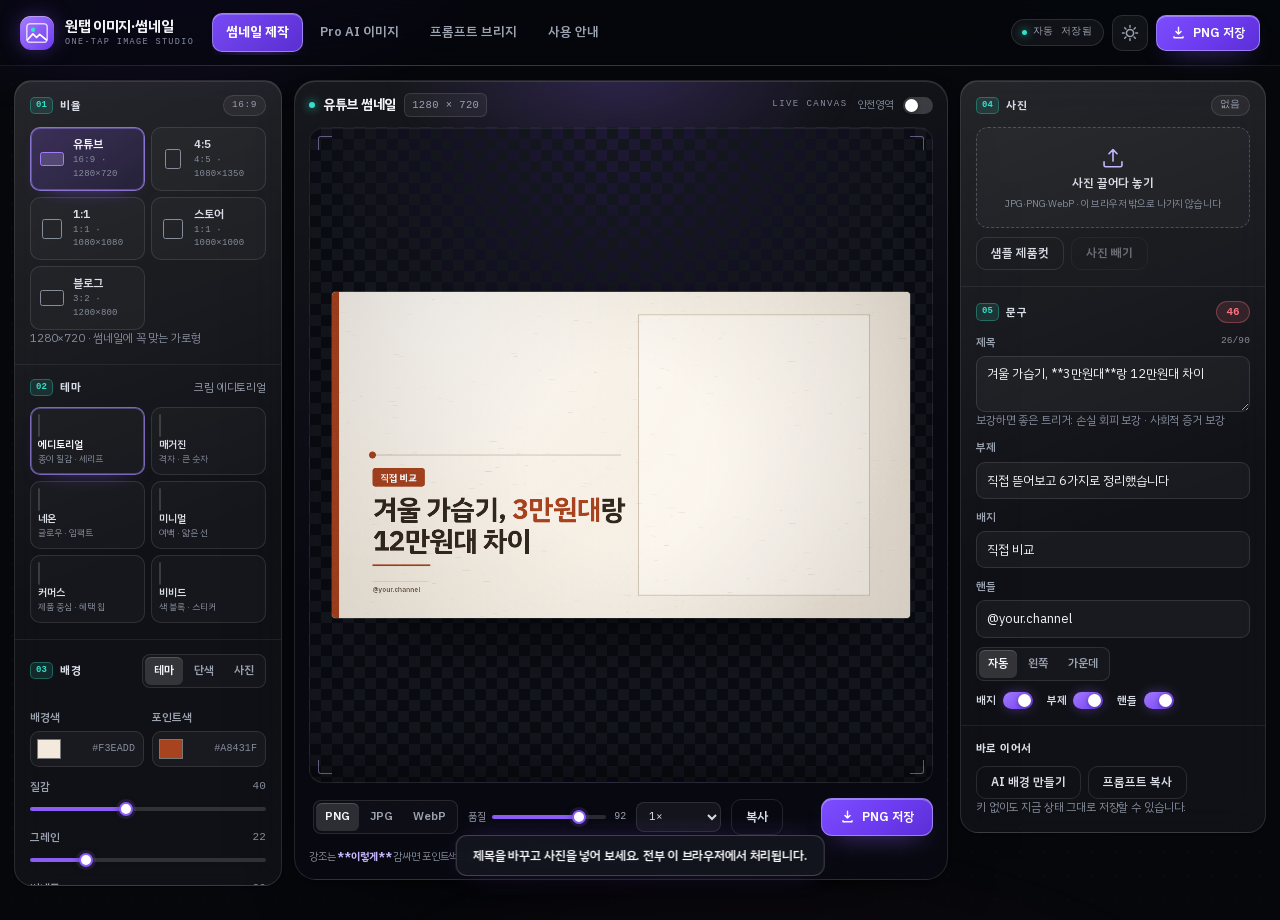
==== commit 33218d67: "Polish mobile stage dock and tab pill clipping" ====
--- a/index.html
+++ b/index.html
@@ -175,8 +175,8 @@
                 <option value="2">2× 고해상</option>
               </select>
             </label>
-          </div>
-          <button type="button" class="btn btn-ghost" id="copyImage" title="이미지를 클립보드로 복사">복사</button>
+            <button type="button" class="btn btn-ghost" id="copyImage" title="이미지를 클립보드로 복사">복사</button>
+          </div>
           <button type="button" class="btn btn-primary" id="downloadBtn">
             <svg viewBox="0 0 20 20" width="15" height="15" aria-hidden="true"><path d="M10 3v9m0 0l-3.4-3.4M10 12l3.4-3.4M4 15.6V17h12v-1.4" stroke="currentColor" stroke-width="1.9" stroke-linecap="round" stroke-linejoin="round" fill="none"/></svg>
             <span id="downloadLabel">PNG 저장</span>
--- a/styles.css
+++ b/styles.css
@@ -260,7 +260,7 @@
   color: var(--ink-4); font-weight: 500; margin-top: 4px;
 }
 
-.tabs { display: flex; gap: 3px; flex: 1 1 auto; min-width: 0; overflow-x: auto; scrollbar-width: none; }
+.tabs { display: flex; gap: 3px; flex: 1 1 auto; min-width: 0; overflow-x: auto; scrollbar-width: none; padding: 3px 0; margin: -3px 0; }
 .tabs::-webkit-scrollbar { display: none; }
 .tab {
   position: relative; border: 1px solid transparent; background: transparent;
@@ -1004,6 +1004,9 @@
   .dock-group { width: 100%; gap: 8px; padding: 0; }
   .inline-range { flex: 1 1 130px; min-width: 130px; }
   .stage-actions #copyImage { flex: 1 1 100px; }
+  .dock-group { justify-content: space-between; }
+  .dock-group .inline-select { flex: 0 0 auto; }
+  .dock-group #copyImage { flex: 1 1 100px; }
   .stage-actions .btn-primary { margin-left: 0; flex: 1 1 100%; }
   .pro-wrap { padding: 20px 12px 48px; }
   .page-head h1 { font-size: 22px; }
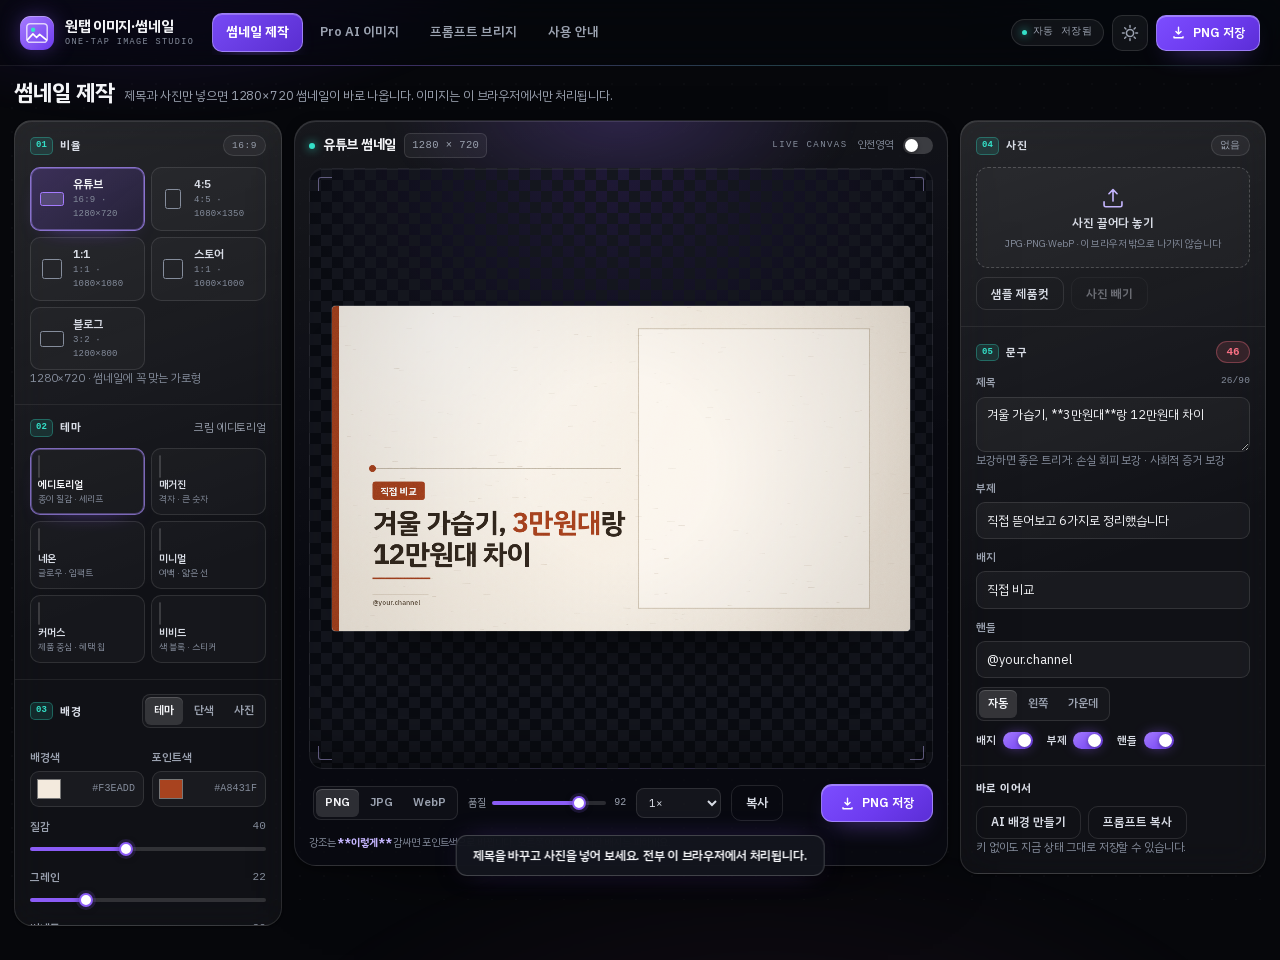
==== commit e72dd80a: "Add a visible h1 to the thumbnail tab" ====
--- a/index.html
+++ b/index.html
@@ -65,7 +65,11 @@
 
   <!-- ══ 썸네일 제작 ══════════════════════════════════════ -->
   <section class="view" id="view-make" role="tabpanel" aria-label="썸네일 제작">
-    <div class="studio">
+    <div class="studio studio--titled">
+      <header class="view-head">
+        <h1>썸네일 제작</h1>
+        <p>제목과 사진만 넣으면 1280×720 썸네일이 바로 나옵니다. 이미지는 이 브라우저에서만 처리됩니다.</p>
+      </header>
 
       <!-- 좌: 비율 · 테마 · 배경 -->
       <aside class="panel col-left" aria-label="비율과 배경 설정">
@@ -197,7 +201,7 @@
             <strong>사진 끌어다 놓기</strong>
             <small>JPG·PNG·WebP · 이 브라우저 밖으로 나가지 않습니다</small>
           </div>
-          <input type="file" id="photoInput" accept="image/*" hidden />
+          <input type="file" id="photoInput" accept="image/*" aria-label="사진 파일 선택" hidden />
           <div class="btn-row">
             <button type="button" class="btn btn-ghost" id="sampleBtn">샘플 제품컷</button>
             <button type="button" class="btn btn-ghost" id="photoClear" disabled>사진 빼기</button>
@@ -442,7 +446,7 @@
             <strong>AI 결과 이미지 끌어다 놓기</strong>
             <small>배경 레이어에 바로 깔리고, 위에 제목이 얹힙니다</small>
           </div>
-          <input type="file" id="bridgeInput" accept="image/*" hidden />
+          <input type="file" id="bridgeInput" accept="image/*" aria-label="프롬프트 브리지로 받은 이미지 선택" hidden />
           <div class="btn-row">
             <button type="button" class="btn btn-ghost" id="bridgeToMake">썸네일 화면으로</button>
           </div>
--- a/styles.css
+++ b/styles.css
@@ -359,6 +359,19 @@
   display: grid; grid-template-columns: 298px minmax(0, 1fr) 336px;
   gap: 14px; align-items: start;
 }
+/* 화면 제목(h1) — 스튜디오 그리드 상단 한 줄, 레이아웃은 그대로 둔다. */
+.view-head {
+  grid-column: 1 / -1;
+  display: flex; align-items: baseline; gap: 10px; flex-wrap: wrap;
+  margin: 0 0 2px;
+}
+.view-head h1 {
+  font-size: clamp(18px, 2vw, 22px); font-weight: 800;
+  letter-spacing: -.035em; line-height: 1.2; color: var(--ink);
+}
+.view-head p { font-size: 12.5px; line-height: 1.5; color: var(--ink-3); }
+/* 제목 줄이 차지하는 만큼 스테이지 최소 높이를 줄여 첫 화면이 넘치지 않게 한다. */
+.studio--titled .stage { min-height: calc(100vh - var(--topbar-h) - 88px); }
 .panel {
   background-color: var(--panel-bg);
   background-image: linear-gradient(160deg, var(--glass-2), transparent 58%);
@@ -994,6 +1007,10 @@
   .top-actions .btn { height: 32px; padding: 0 11px; font-size: 11.5px; }
   .icon-btn { width: 32px; height: 32px; }
   .studio { padding: 10px 10px 30px; gap: 10px; }
+  .view-head { gap: 3px; margin-bottom: 0; }
+  .view-head h1 { font-size: 17px; }
+  .view-head p { font-size: 11.5px; }
+  .studio--titled .stage { min-height: 0; }
   .stage { padding: 10px 10px 12px; border-radius: 16px; min-height: 0; }
   .stage-top { margin-bottom: 8px; }
   .stage-kicker { display: none; }
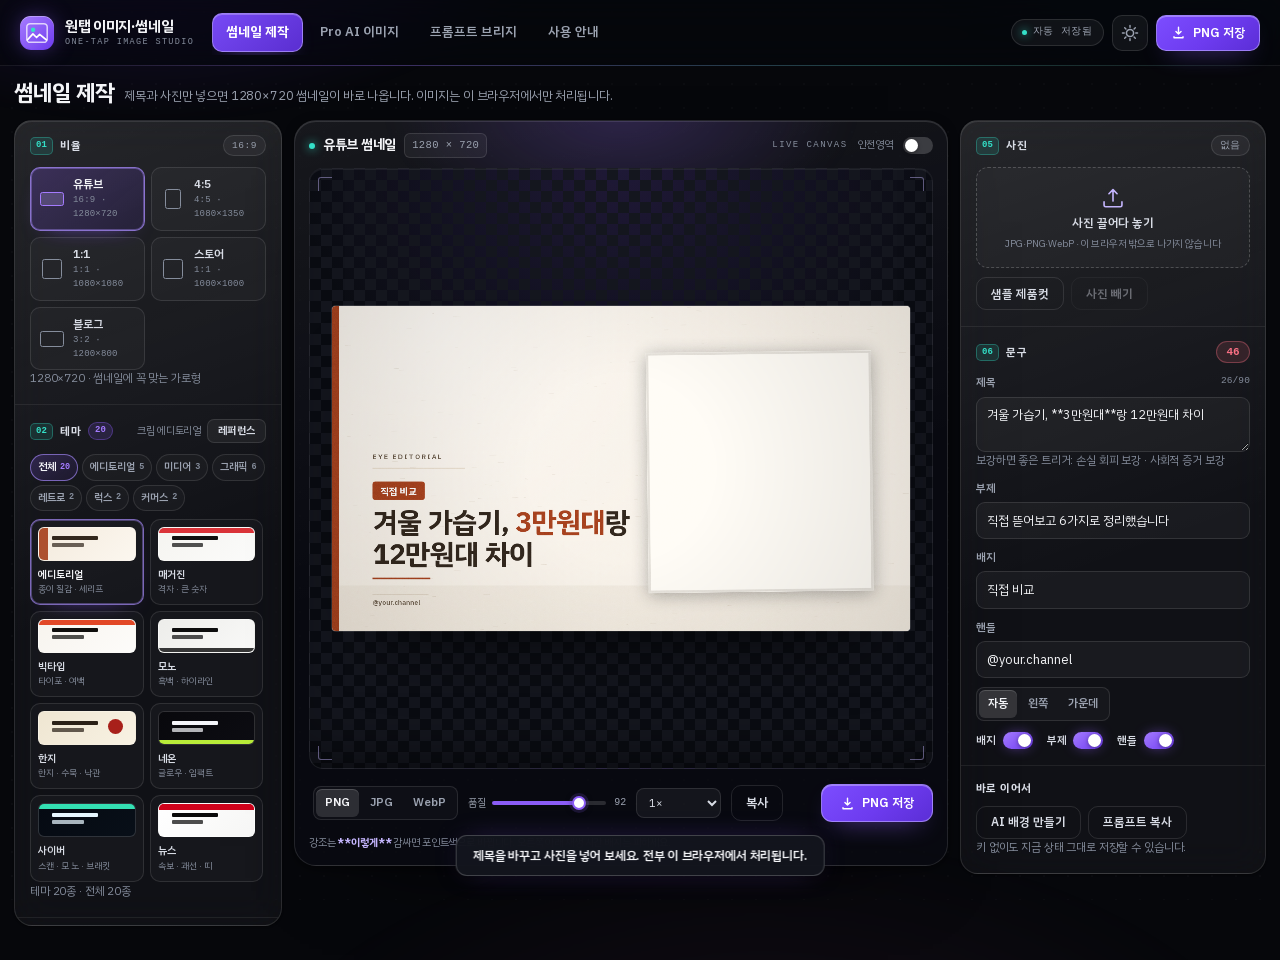
==== commit 79e5a41c: "Themes: expand to 20 trend presets with category filter, textures, frames - core: 20 themes in 6 cat" ====
--- a/index.html
+++ b/index.html
@@ -84,10 +84,13 @@
 
         <section class="block">
           <div class="panel-head">
-            <h2><span class="idx">02</span> 테마</h2>
-            <span class="muted" id="themeName">크림 에디토리얼</span>
-          </div>
+            <h2><span class="idx">02</span> 테마 <span class="count-badge">20</span></h2>
+            <span class="head-tools"><span class="muted" id="themeName">크림 에디토리얼</span>
+              <button type="button" class="mini-btn" id="refJump" title="색·구조를 레퍼런스에서 가져오기">레퍼런스</button></span>
+          </div>
+          <div class="cat-row" id="themeCats" role="group" aria-label="테마 카테고리"></div>
           <div class="theme-grid" id="themeGrid" role="radiogroup" aria-label="디자인 테마"></div>
+          <p class="hint" id="themeHint">테마 20종 · 전체 20종</p>
         </section>
 
         <section class="block">
@@ -124,6 +127,49 @@
           <button type="button" class="btn btn-ghost btn-block" id="paletteReset">테마 색으로 되돌리기</button>
         </section>
 
+        <section class="block" id="refBlock" aria-labelledby="refTitle">
+          <div class="panel-head">
+            <h2 id="refTitle"><span class="idx">04</span> 레퍼런스</h2>
+            <span class="chip" id="refChip">없음</span>
+          </div>
+          <div class="input-inline">
+            <input type="url" id="ytUrl" placeholder="youtube.com/watch?v=… · youtu.be/…" autocomplete="off" spellcheck="false" aria-label="유튜브 영상 링크" />
+            <button type="button" class="btn btn-ghost btn-sm" id="ytLoad">불러오기</button>
+          </div>
+          <div class="ref-drop" id="refDrop" tabindex="0" role="button" aria-label="레퍼런스 이미지 업로드 또는 붙여넣기">
+            <span class="ref-drop-ico" aria-hidden="true">
+              <svg viewBox="0 0 24 24" width="18" height="18"><rect x="3" y="4" width="18" height="16" rx="3" fill="none" stroke="currentColor" stroke-width="1.7"/><circle cx="9" cy="9.5" r="1.8" fill="currentColor"/><path d="M4 17l5-5 3.4 3.4L15 12l5 5" fill="none" stroke="currentColor" stroke-width="1.7" stroke-linecap="round" stroke-linejoin="round"/></svg>
+            </span>
+            <b>레퍼런스 이미지 넣기</b>
+            <small>핀터레스트 캡처·유튜브 썸네일을 끌어다 놓거나 <b>Ctrl+V</b></small>
+          </div>
+          <input type="file" id="refInput" accept="image/*" aria-label="레퍼런스 이미지 파일 선택" hidden />
+          <div class="btn-row">
+            <button type="button" class="btn btn-ghost btn-sm" id="refPasteBtn">Ctrl+V 붙여넣기</button>
+            <button type="button" class="btn btn-ghost btn-sm" id="refClear" disabled>지우기</button>
+          </div>
+          <p class="hint" id="refStatus">핀터레스트 주소는 브라우저 보안(CORS) 때문에 직접 읽지 않습니다. 이미지를 복사해 <b>Ctrl+V</b> 하거나 올려 주세요.</p>
+          <div class="ref-thumbs" id="refThumbs" hidden></div>
+          <div class="ref-result" id="refResult" hidden>
+            <div class="ref-swatches" id="refSwatches"></div>
+            <div class="ref-meta" id="refMeta"></div>
+            <div class="ref-bar" aria-hidden="true"><span id="refBarFill"></span></div>
+            <label class="field">
+              <span>프리셋 이름</span>
+              <input type="text" id="presetName" maxlength="24" placeholder="예) 우리 채널 톤" autocomplete="off" />
+            </label>
+            <div class="btn-row">
+              <button type="button" class="btn btn-primary btn-sm" id="refApply">디자인에 적용</button>
+              <button type="button" class="btn btn-ghost btn-sm" id="refSave">프리셋 저장</button>
+            </div>
+            <label class="switch switch-sm ref-toggle"><input type="checkbox" id="refPromptToggle" checked /><span>Pro 프롬프트에 반영</span><i class="sw" aria-hidden="true"></i></label>
+          </div>
+          <div class="ref-presets" id="refPresets" hidden>
+            <span class="mini-title">내 브랜드 프리셋</span>
+            <div class="preset-row" id="presetRow"></div>
+          </div>
+        </section>
+
         <section class="block block-note">
           <h3 class="mini-title">이 브라우저에서만</h3>
           <p class="hint">사진과 문구는 어디에도 업로드되지 않습니다. 저장한 이미지도 이 기기에 바로 내려받습니다.</p>
@@ -193,7 +239,7 @@
       <aside class="panel col-right" aria-label="사진과 문구 설정">
         <section class="block">
           <div class="panel-head">
-            <h2><span class="idx">04</span> 사진</h2>
+            <h2><span class="idx">05</span> 사진</h2>
             <span class="chip" id="photoState">없음</span>
           </div>
           <div class="dropzone" id="dropzone" tabindex="0" role="button" aria-label="사진 업로드 또는 끌어다 놓기">
@@ -260,7 +306,7 @@
 
         <section class="block">
           <div class="panel-head">
-            <h2><span class="idx">05</span> 문구</h2>
+            <h2><span class="idx">06</span> 문구</h2>
             <span class="score-chip" id="headlineScore" title="카피심리 엔진으로 계산한 제목 후킹 점수">–</span>
           </div>
           <label class="field">
@@ -483,7 +529,8 @@
           <ul class="check-list">
             <li>유튜브 16:9, 인스타·스레드 4:5, 정사각, 스마트스토어 1000×1000, 블로그 1200×800</li>
             <li>사진을 넣고 테두리 색을 읽어 배경을 투명하게 (강도·오차·페더 조절)</li>
-            <li>테마 6종의 질감·그라데이션·그림자·배지·한글 타이포 자동 배치</li>
+            <li>테마 20종(에디토리얼·미디어·그래픽·레트로·럭스·커머스)의 질감·프레임·배지·한글 타이포 자동 배치</li>
+            <li>유튜브 링크·레퍼런스 이미지(Ctrl+V)에서 색·톤·구조를 읽어 디자인에 적용, 내 브랜드 프리셋 저장</li>
             <li>PNG / JPG / WebP 저장, 2배 해상도 저장</li>
             <li>구독 AI에 붙일 이미지 프롬프트 생성·복사</li>
           </ul>
@@ -501,6 +548,16 @@
       </div>
 
       <section class="card">
+        <h2>레퍼런스 벤치마킹</h2>
+        <div class="faq">
+          <details open><summary>유튜브 링크로 썸네일 분석</summary><p>youtube.com/watch?v=… · youtu.be/… · /shorts/… 주소를 넣으면 공식 썸네일을 불러와 <b>배경색·포인트색·글자색, 밝기(다크/라이트/비비드), 텍스트 배치 구조</b>를 읽습니다. 화질이 없으면 기본 썸네일로 자동 대체합니다.</p></details>
+          <details><summary>핀터레스트 주소를 넣으면 왜 안 되나요?</summary><p>핀터레스트는 다른 사이트가 이미지를 읽어 가지 못하게 막아 둡니다(CORS). 정적 웹앱에서는 주소만으로 픽셀을 읽을 수 없습니다. 이미지를 <b>길게 눌러 복사한 뒤 Ctrl+V</b> 하거나 캡처해서 올리면 바로 분석합니다.</p></details>
+          <details><summary>적용하면 무엇이 바뀌나요?</summary><p>추출한 배경색·포인트색으로 캔버스 색을 바꾸고, 가장 비슷한 테마를 고른 뒤 <b>텍스트·피사체 배치(좌측/우측/중앙/하단 바/상하 분할)</b>를 그 구조로 옮깁니다. 프리셋으로 저장하면 다음에 한 번에 불러옵니다.</p></details>
+          <details><summary>프롬프트에도 반영되나요?</summary><p>‘Pro 프롬프트에 반영’이 켜져 있으면 AI 배경 프롬프트 끝에 레퍼런스의 색·구도·질감 지시가 영어로 붙습니다. 프롬프트 브리지의 ChatGPT·Gemini·Midjourney 문장에도 함께 들어갑니다.</p></details>
+        </div>
+      </section>
+
+      <section class="card">
         <h2>사진 누끼가 잘 안 될 때</h2>
         <div class="faq">
           <details><summary>배경이 남아 있어요</summary><p>허용 오차를 5~10씩 올리고, 방식은 <b>가장자리 색 자동</b>을 먼저 시도하세요. 배경과 비슷한 색이 피사체 안에 많다면 <b>배경과 연결된 영역만</b>이 안전합니다.</p></details>
@@ -523,8 +580,8 @@
 
       <section class="card meta-card">
         <h2>만든 것</h2>
-        <p class="hint">원탭 이미지·썸네일 스튜디오 v1.0 · 순수 HTML/CSS/JS, 빌드 없음 · 폰트 IBM Plex Sans KR(로컬) · 카피심리·디자인 레퍼런스 엔진 내장.</p>
-        <p class="hint">버전 1.0.0 · <a href="privacy.html">개인정보 처리방침</a></p>
+        <p class="hint">원탭 이미지·썸네일 스튜디오 v2.0 · 순수 HTML/CSS/JS, 빌드 없음 · 폰트 IBM Plex Sans KR(로컬) · 카피심리·디자인 레퍼런스·레퍼런스 벤치마킹 엔진 내장.</p>
+        <p class="hint">버전 2.0.0 · <a href="privacy.html">개인정보 처리방침</a></p>
       </section>
     </div>
   </section>
--- a/styles.css
+++ b/styles.css
@@ -442,8 +442,41 @@
 .ratio-card.is-active .ratio-meta b { color: var(--ink); }
 .ratio-meta small { font-family: var(--mono); font-size: 9px; color: var(--ink-4); letter-spacing: .02em; }
 
+/* 테마 헤더 도구 */
+.head-tools { display: inline-flex; align-items: center; gap: 6px; min-width: 0; }
+.head-tools .muted { font-size: 10.5px; color: var(--ink-4); white-space: nowrap; overflow: hidden; text-overflow: ellipsis; max-width: 96px; }
+.head-tools .mini-btn { flex: none; }
+
+/* 테마 카테고리 */
+.count-badge {
+  font-family: var(--mono); font-size: 9px; font-weight: 600; letter-spacing: 0;
+  color: var(--accent-lift); background: var(--accent-soft);
+  border: 1px solid color-mix(in srgb, var(--accent) 38%, transparent);
+  border-radius: 999px; padding: 1px 6px;
+}
+.cat-row { display: flex; flex-wrap: wrap; gap: 4px; margin-bottom: 8px; }
+.cat-chip {
+  display: inline-flex; align-items: center; gap: 4px;
+  border: 1px solid var(--edge); background: var(--panel-bg-2); color: var(--ink-3);
+  font-size: 10.5px; font-weight: 600; padding: 4px 7px; border-radius: 999px;
+  transition: color .15s, border-color .15s, background .15s;
+}
+.cat-chip i { font-style: normal; font-family: var(--mono); font-size: 8.5px; color: var(--ink-4); }
+.cat-chip:hover { color: var(--ink); border-color: var(--edge-2); }
+.cat-chip.is-active {
+  color: var(--ink); border-color: rgba(167, 139, 250, .65);
+  background: linear-gradient(140deg, rgba(139, 92, 246, .22), rgba(109, 59, 239, .08));
+}
+.cat-chip.is-active i { color: var(--accent-lift); }
+
 /* 테마 카드 */
-.theme-grid { display: grid; grid-template-columns: repeat(2, minmax(0, 1fr)); gap: 6px; }
+.theme-grid {
+  display: grid; grid-template-columns: repeat(2, minmax(0, 1fr)); gap: 6px;
+  max-height: 364px; overflow-y: auto; overscroll-behavior: contain;
+  padding-right: 3px; scrollbar-width: thin;
+}
+.theme-grid::-webkit-scrollbar { width: 5px; }
+.theme-grid::-webkit-scrollbar-thumb { background: rgba(255, 255, 255, .16); border-radius: 8px; }
 .theme-card {
   position: relative; min-width: 0; text-align: left; overflow: hidden;
   border: 1px solid var(--edge); background: var(--panel-bg-2); border-radius: 10px;
@@ -455,10 +488,101 @@
   box-shadow: 0 0 0 1px rgba(167, 139, 250, .38) inset, 0 10px 26px -20px rgba(139, 92, 246, .9);
 }
 .theme-swatch {
-  height: 32px; border-radius: 6px; margin-bottom: 6px; position: relative; overflow: hidden;
+  display: block;
+  height: 34px; border-radius: 6px; margin-bottom: 6px; position: relative; overflow: hidden;
   border: 1px solid rgba(255, 255, 255, .16);
 }
 html[data-theme="light"] .theme-swatch { border-color: rgba(12, 13, 15, .1); }
+.theme-swatch .sw-bar { position: absolute; left: 0; top: 0; bottom: 0; width: 9%; opacity: .92; }
+.theme-swatch .sw-bar.sw-top { left: 0; right: 0; top: 0; bottom: auto; width: auto; height: 15%; }
+.theme-swatch .sw-bar.sw-bottom { left: 0; right: 0; top: auto; bottom: 0; width: auto; height: 14%; }
+.theme-swatch .sw-type {
+  position: absolute; left: 14%; top: 26%; width: 48%; display: flex; flex-direction: column; gap: 3px;
+}
+.theme-swatch .sw-type b { display: block; height: 4px; border-radius: 1px; }
+.theme-swatch .sw-type b:last-child { width: 68%; opacity: .7; }
+.theme-swatch .sw-type.sw-center { left: 26%; width: 48%; align-items: center; }
+.theme-swatch .sw-type.sw-card { left: 10%; top: 40%; width: 40%; }
+.theme-swatch .sw-seal { position: absolute; right: 12%; top: 22%; width: 15px; height: 15px; border-radius: 50%; }
+.theme-swatch .sw-dots { position: absolute; right: 6%; top: 8%; width: 34%; height: 46%; background-size: 5px 5px; opacity: .6; }
+.theme-swatch .sw-film { position: absolute; left: 0; right: 0; height: 8%; background: #080604; top: 0; box-shadow: 0 28px 0 #080604; }
+.theme-swatch .sw-news { position: absolute; left: 0; right: 0; top: 0; height: 18%; }
+.theme-swatch .sw-pop { position: absolute; right: 8%; top: 16%; width: 22%; height: 30%; border-radius: 3px; transform: rotate(-7deg); opacity: .85; }
+.theme-swatch .sw-retail { position: absolute; left: 40%; bottom: 8%; width: 22%; height: 5%; border-radius: 2px; opacity: .8; }
+.theme-swatch .sw-sale { position: absolute; right: 0; top: 0; bottom: 0; width: 42%; transform: skewX(-12deg); opacity: .55; }
+
+/* 레퍼런스 */
+.input-inline { display: flex; gap: 6px; align-items: stretch; }
+.input-inline input {
+  flex: 1; min-width: 0; border: 1px solid var(--edge); border-radius: 9px;
+  background: rgba(255, 255, 255, .04); color: var(--ink);
+  font-family: inherit; font-size: 12px; padding: 8px 10px;
+}
+html[data-theme="light"] .input-inline input { background: #fff; }
+.input-inline input:focus { outline: 0; border-color: var(--accent); box-shadow: 0 0 0 3px var(--accent-soft); }
+.btn-sm { padding: 6px 10px; font-size: 11.5px; }
+.ref-drop {
+  display: flex; flex-direction: column; align-items: center; gap: 3px; text-align: center;
+  margin-top: 8px; padding: 13px 10px; border-radius: 11px;
+  border: 1px dashed color-mix(in srgb, var(--accent) 42%, var(--edge));
+  background: linear-gradient(160deg, rgba(139, 92, 246, .08), rgba(52, 224, 200, .04));
+  color: var(--ink-3); cursor: pointer; transition: border-color .15s, background .15s;
+}
+.ref-drop:hover, .ref-drop.is-over { border-color: var(--accent); background: rgba(139, 92, 246, .14); }
+.ref-drop b { font-size: 11.5px; color: var(--ink-2); font-weight: 650; }
+.ref-drop small { font-size: 10px; color: var(--ink-4); line-height: 1.45; }
+.ref-drop small b { font-size: inherit; color: var(--ink-3); }
+.ref-drop-ico { color: var(--accent-lift); opacity: .9; }
+.ref-thumbs { display: grid; grid-template-columns: repeat(4, 1fr); gap: 5px; margin-top: 8px; }
+.ref-thumb {
+  position: relative; border: 1px solid var(--edge); border-radius: 7px; overflow: hidden;
+  background: #0B0D14; padding: 0; aspect-ratio: 16 / 9;
+}
+.ref-thumb img { width: 100%; height: 100%; object-fit: cover; display: block; }
+.ref-thumb span {
+  position: absolute; left: 0; right: 0; bottom: 0; font-size: 8px; letter-spacing: .04em;
+  color: #fff; background: linear-gradient(0deg, rgba(0, 0, 0, .72), transparent); padding: 6px 3px 2px;
+}
+.ref-thumb.is-active { border-color: var(--accent); box-shadow: 0 0 0 1px var(--accent); }
+.ref-result { margin-top: 10px; }
+.ref-swatches { display: flex; gap: 5px; align-items: flex-end; margin-bottom: 7px; }
+.ref-swatch { flex: 1; min-width: 0; display: flex; flex-direction: column; gap: 3px; }
+.ref-swatch i {
+  display: block; height: 22px; border-radius: 6px; border: 1px solid rgba(255, 255, 255, .2);
+}
+html[data-theme="light"] .ref-swatch i { border-color: rgba(12, 13, 15, .12); }
+.ref-swatch em { font-style: normal; font-family: var(--mono); font-size: 8px; color: var(--ink-4); text-align: center; }
+.ref-meta { font-size: 10.5px; line-height: 1.5; color: var(--ink-3); display: flex; flex-direction: column; gap: 2px; }
+.ref-meta b { color: var(--ink-2); font-weight: 650; }
+.ref-meta .ref-hint { color: var(--ink-4); font-size: 9.5px; }
+.ref-bar { height: 4px; border-radius: 4px; background: rgba(255, 255, 255, .1); margin: 7px 0 2px; overflow: hidden; }
+html[data-theme="light"] .ref-bar { background: rgba(12, 13, 15, .1); }
+.ref-bar span { display: block; height: 100%; width: 0; border-radius: 4px; background: linear-gradient(90deg, var(--accent), var(--ok)); transition: width .3s; }
+.ref-toggle { margin-top: 10px; }
+.ref-presets { margin-top: 12px; border-top: 1px solid var(--hairline); padding-top: 9px; }
+.preset-row { display: flex; flex-wrap: wrap; gap: 5px; margin-top: 6px; }
+.preset-chip {
+  display: inline-flex; align-items: center; gap: 1px; max-width: 100%;
+  border: 1px solid var(--edge); background: var(--panel-bg-2); border-radius: 999px;
+  padding: 2px 4px 2px 3px; color: var(--ink-2); font-size: 10px; font-weight: 600;
+}
+.preset-chip:hover { border-color: var(--accent); color: var(--ink); }
+.preset-apply {
+  display: inline-flex; align-items: center; gap: 5px; max-width: 100%;
+  border: 0; background: transparent; color: inherit; font: inherit;
+  padding: 1px 3px; border-radius: 999px; cursor: pointer;
+}
+.preset-dots { display: inline-flex; border-radius: 999px; overflow: hidden; flex: none; }
+.preset-dots i { width: 8px; height: 15px; display: block; }
+.preset-chip img { width: 22px; height: 15px; object-fit: cover; border-radius: 4px; flex: none; }
+.preset-chip b { font-weight: 600; overflow: hidden; text-overflow: ellipsis; white-space: nowrap; max-width: 78px; }
+.preset-del {
+  border: 0; background: transparent; color: var(--ink-4); font-size: 12px; line-height: 1;
+  padding: 0 2px; cursor: pointer;
+}
+.preset-del:hover { color: var(--err); }
+.ref-steps { margin: 6px 0 0; padding-left: 14px; font-size: 10px; color: var(--ink-4); line-height: 1.55; }
+.ref-steps li { margin-bottom: 1px; }
 .theme-card b {
   display: block; font-size: 10.5px; font-weight: 600; color: var(--ink-2);
   white-space: nowrap; overflow: hidden; text-overflow: ellipsis;
@@ -1007,7 +1131,7 @@
   .top-actions .btn { height: 32px; padding: 0 11px; font-size: 11.5px; }
   .icon-btn { width: 32px; height: 32px; }
   .studio { padding: 10px 10px 30px; gap: 10px; }
-  .view-head { gap: 3px; margin-bottom: 0; }
+  .view-head { order: -2; gap: 3px; margin-bottom: 0; }
   .view-head h1 { font-size: 17px; }
   .view-head p { font-size: 11.5px; }
   .studio--titled .stage { min-height: 0; }
@@ -1031,6 +1155,9 @@
   .provider-card { padding: 11px 11px 10px; }
   .card { padding: 13px; border-radius: 14px; }
   .ratio-grid, .theme-grid { grid-template-columns: repeat(2, minmax(0, 1fr)); }
+  .ref-thumbs { grid-template-columns: repeat(4, 1fr); }
+  .cat-row { gap: 3px; }
+  .cat-chip { font-size: 10px; padding: 3px 6px; }
   .run-row .btn-lg, .run-row #generateBtn { width: 100%; }
   .run-status { margin-left: 0; width: 100%; }
   .link-grid { grid-template-columns: repeat(2, minmax(0, 1fr)); }
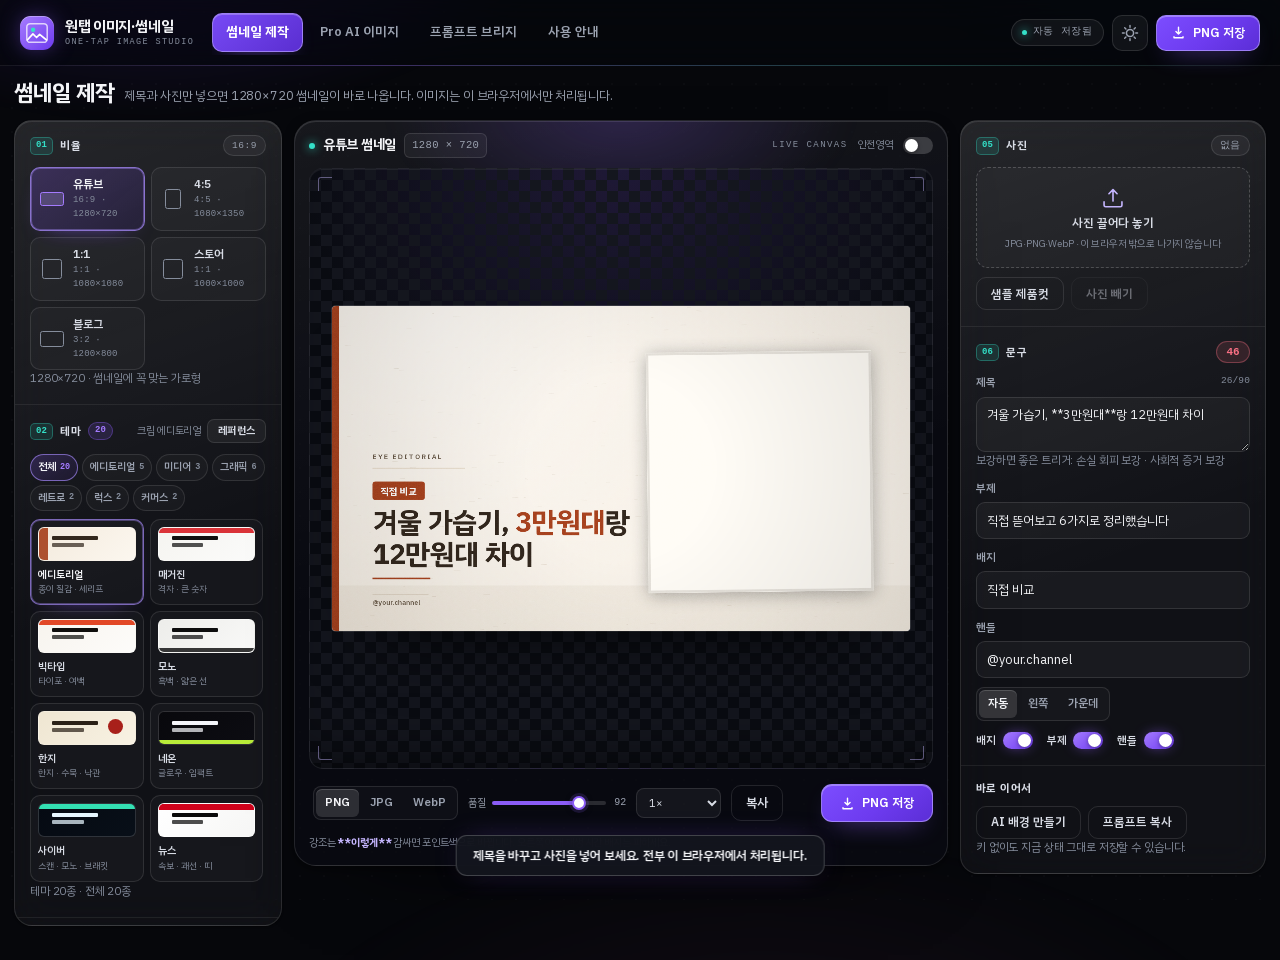
==== commit eb431dc3: "2차 OSS·무료 AI 연결: SVG 최적화/문체 진단/감성 판정/N-gram 묶음/고해상도 ZIP/AI 누끼/MP4 렌더 + 무료 AI 맛보기" ====
--- a/index.html
+++ b/index.html
@@ -278,6 +278,19 @@
               </label>
             </div>
             <p class="hint" id="cutStats">테두리 색을 읽어 배경을 지웁니다. 남는 부분은 허용 오차를 올리세요.</p>
+
+            <div class="ai-cut" id="aiCutBox">
+              <div class="ai-cut-head">
+                <b>AI 누끼</b>
+                <span class="hint" id="aiCutState">사람·사물을 인식해 배경을 지웁니다 · 사진은 전송되지 않습니다</span>
+              </div>
+              <div class="btn-row">
+                <button type="button" class="btn btn-ghost" id="aiCutPerson">인물 누끼 (AI)</button>
+                <button type="button" class="btn btn-ghost" id="aiCutObject">사물 누끼 (AI)</button>
+              </div>
+              <p class="hint" id="aiCutNote">처음 누를 때만 인식 엔진(약 15MB)을 이 브라우저로 받습니다. 실패하면 위 색상 방식으로 그대로 돌아갑니다.</p>
+            </div>
+
             <div class="btn-row">
               <button type="button" class="btn btn-ghost" id="cutPreview">원본/누끼 비교</button>
               <button type="button" class="btn btn-ghost" id="bgFromPhoto">사진을 배경으로</button>
@@ -432,10 +445,14 @@
             <span class="spinner" aria-hidden="true"></span>
             <span id="generateLabel">AI 배경 생성</span>
           </button>
+          <button type="button" class="btn btn-ghost" id="freePrompt">무료 AI로 프롬프트 다듬기</button>
+          <span class="freeai-slot" id="freeBadge"></span>
           <button type="button" class="btn btn-ghost" id="sampleGenerate">키 없이 샘플로 체험</button>
           <button type="button" class="btn btn-ghost" id="cancelBtn" hidden>취소</button>
           <span class="run-status" id="runStatus" role="status" aria-live="polite">대기 중</span>
         </div>
+        <div id="freeUpgrade" class="free-upgrade-slot"></div>
+        <p class="hint" id="freePromptState" hidden></p>
         <ol class="run-steps" id="runSteps" hidden></ol>
         <div class="result-strip" id="resultStrip" hidden></div>
       </section>
@@ -590,6 +607,7 @@
 <div class="toast" id="toast" role="status" aria-live="polite" hidden></div>
 
 <script src="engines/design-ref-engine.js"></script>
+<script src="engines/free-ai.js"></script>
 <script src="engines/copy-psych-engine.js"></script>
 <script src="core.js"></script>
 <script src="app.js"></script>
--- a/styles.css
+++ b/styles.css
@@ -1171,3 +1171,17 @@
 @media (prefers-reduced-motion: reduce) {
   *, *::before, *::after { animation-duration: .001ms !important; transition-duration: .001ms !important; }
 }
+
+/* ══ AI 누끼 (MediaPipe, 지연 로드) ═════════════════════ */
+.ai-cut {
+  margin-top: 10px; padding: 10px 12px; border-radius: 10px;
+  border: 1px dashed var(--line, rgba(0, 0, 0, .16));
+  background: var(--wash, rgba(0, 0, 0, .02));
+  display: grid; gap: 8px;
+}
+.ai-cut-head { display: grid; gap: 2px; }
+.ai-cut-head b { font-size: 12.5px; }
+.ai-cut-head .hint { margin: 0; font-size: 11.5px; opacity: .7; }
+.ai-cut .btn-row { margin: 0; }
+.ai-cut.is-busy { opacity: .8; }
+.ai-cut[data-state="error"] { border-color: #d97706; }
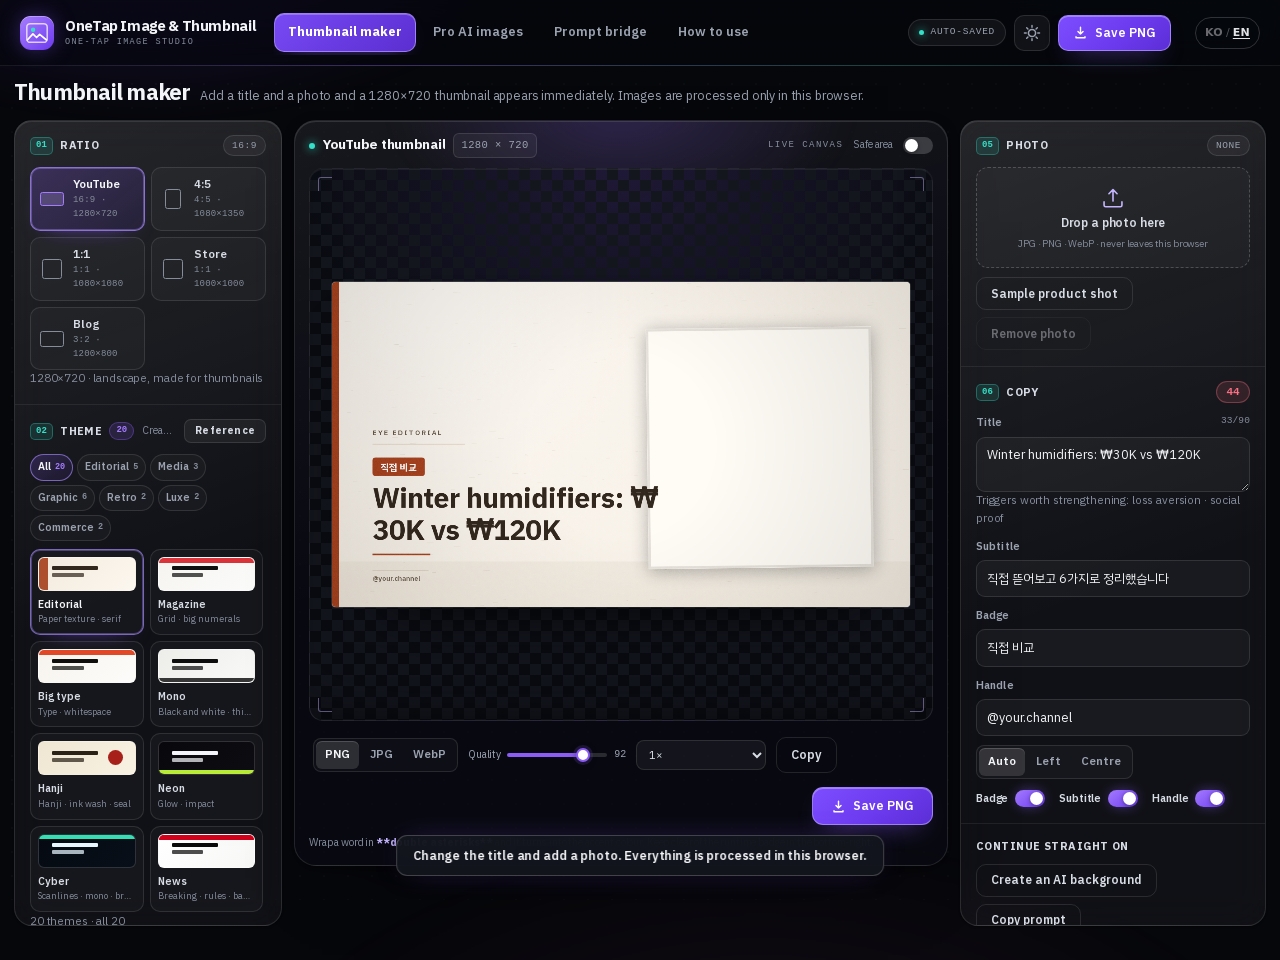
==== commit 223831a2: "chore(i18n): 영문 번역 배포" ====
--- a/index.html
+++ b/index.html
@@ -611,5 +611,6 @@
 <script src="engines/copy-psych-engine.js"></script>
 <script src="core.js"></script>
 <script src="app.js"></script>
+<script src="i18n.js"></script>
 </body>
 </html>
